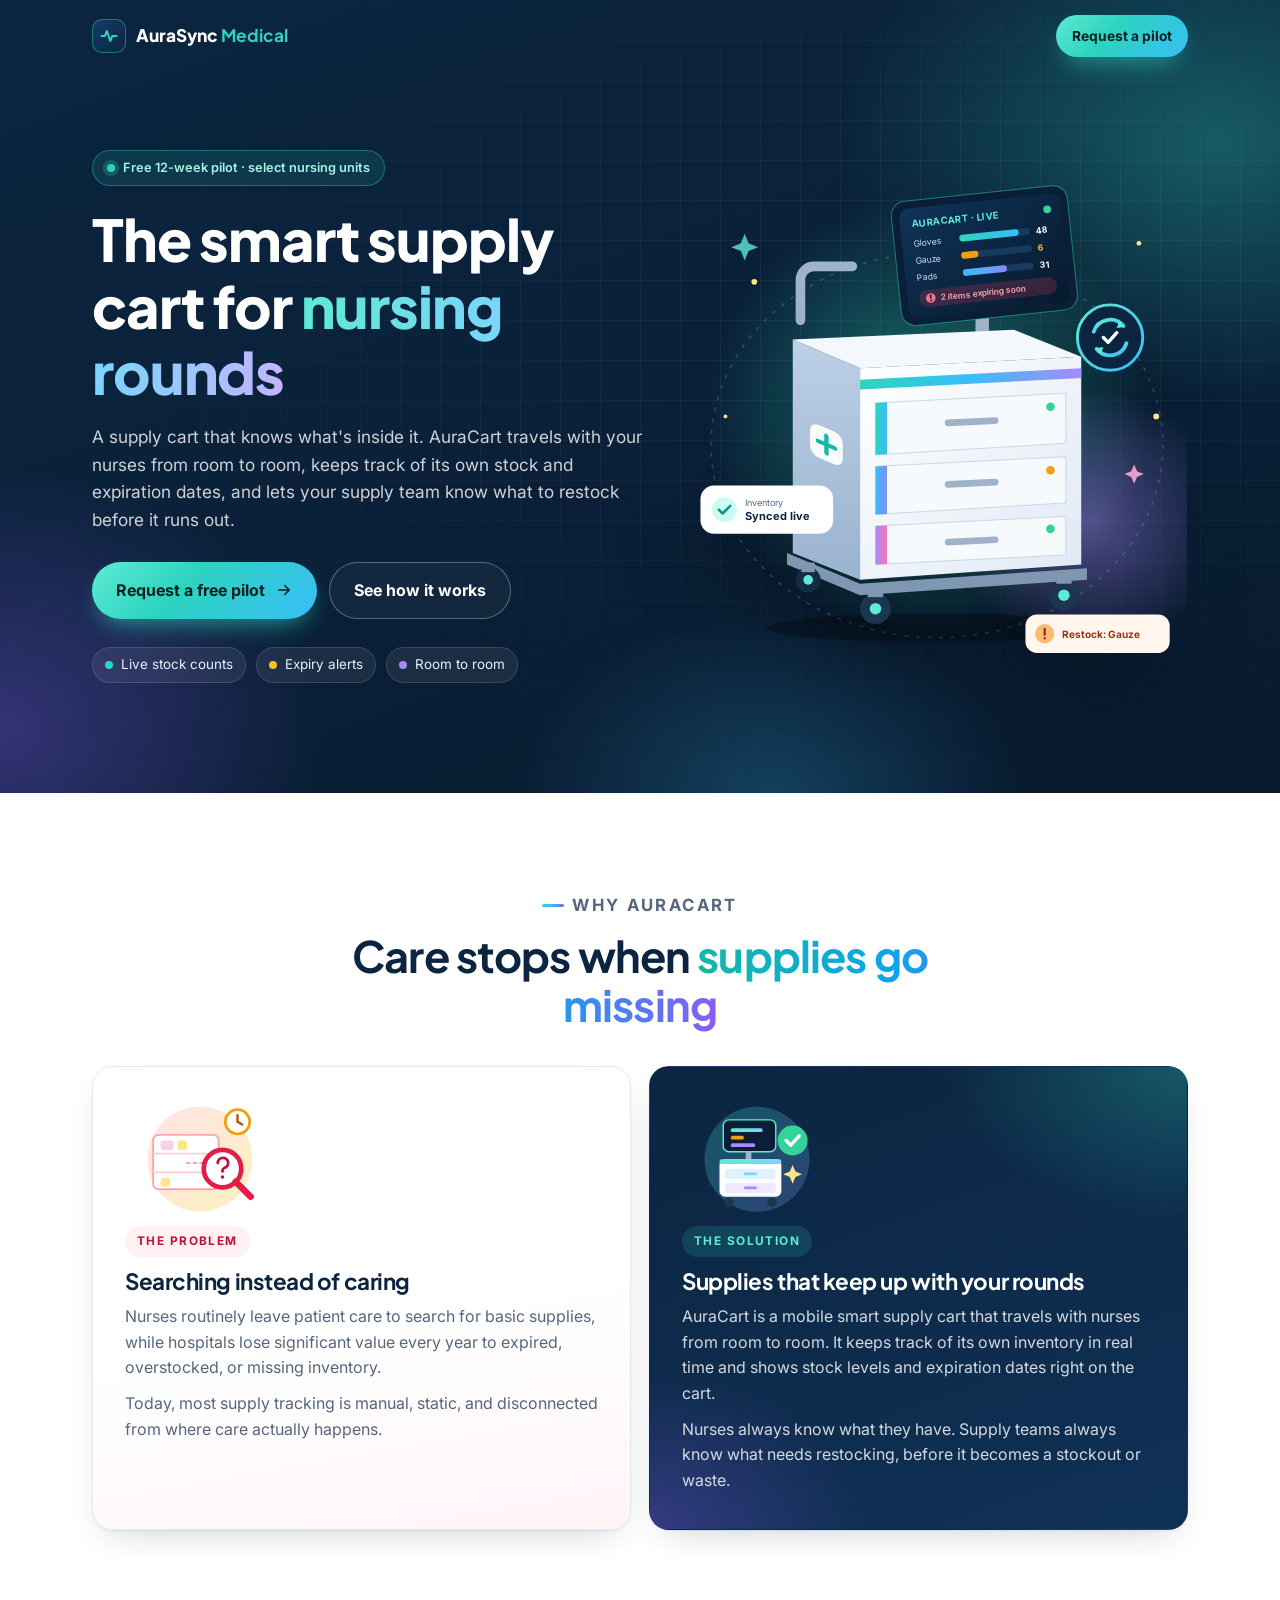
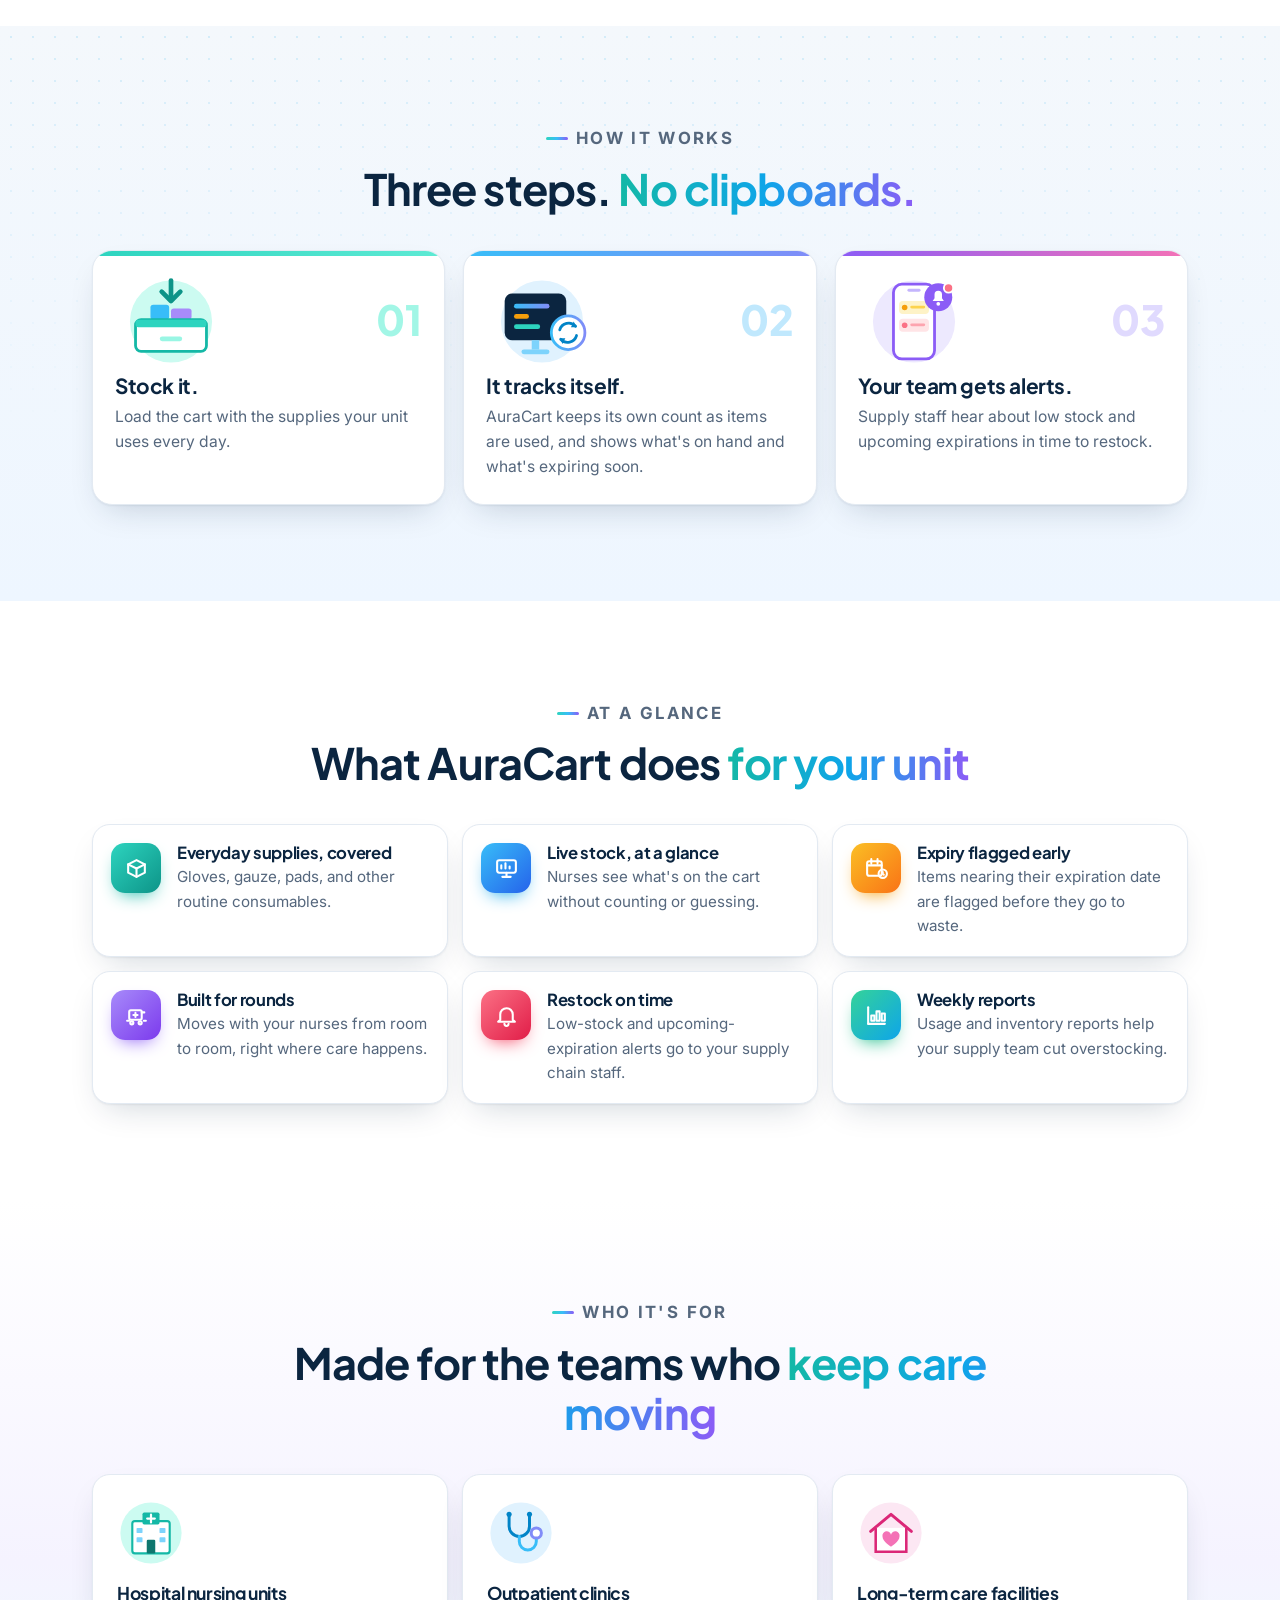
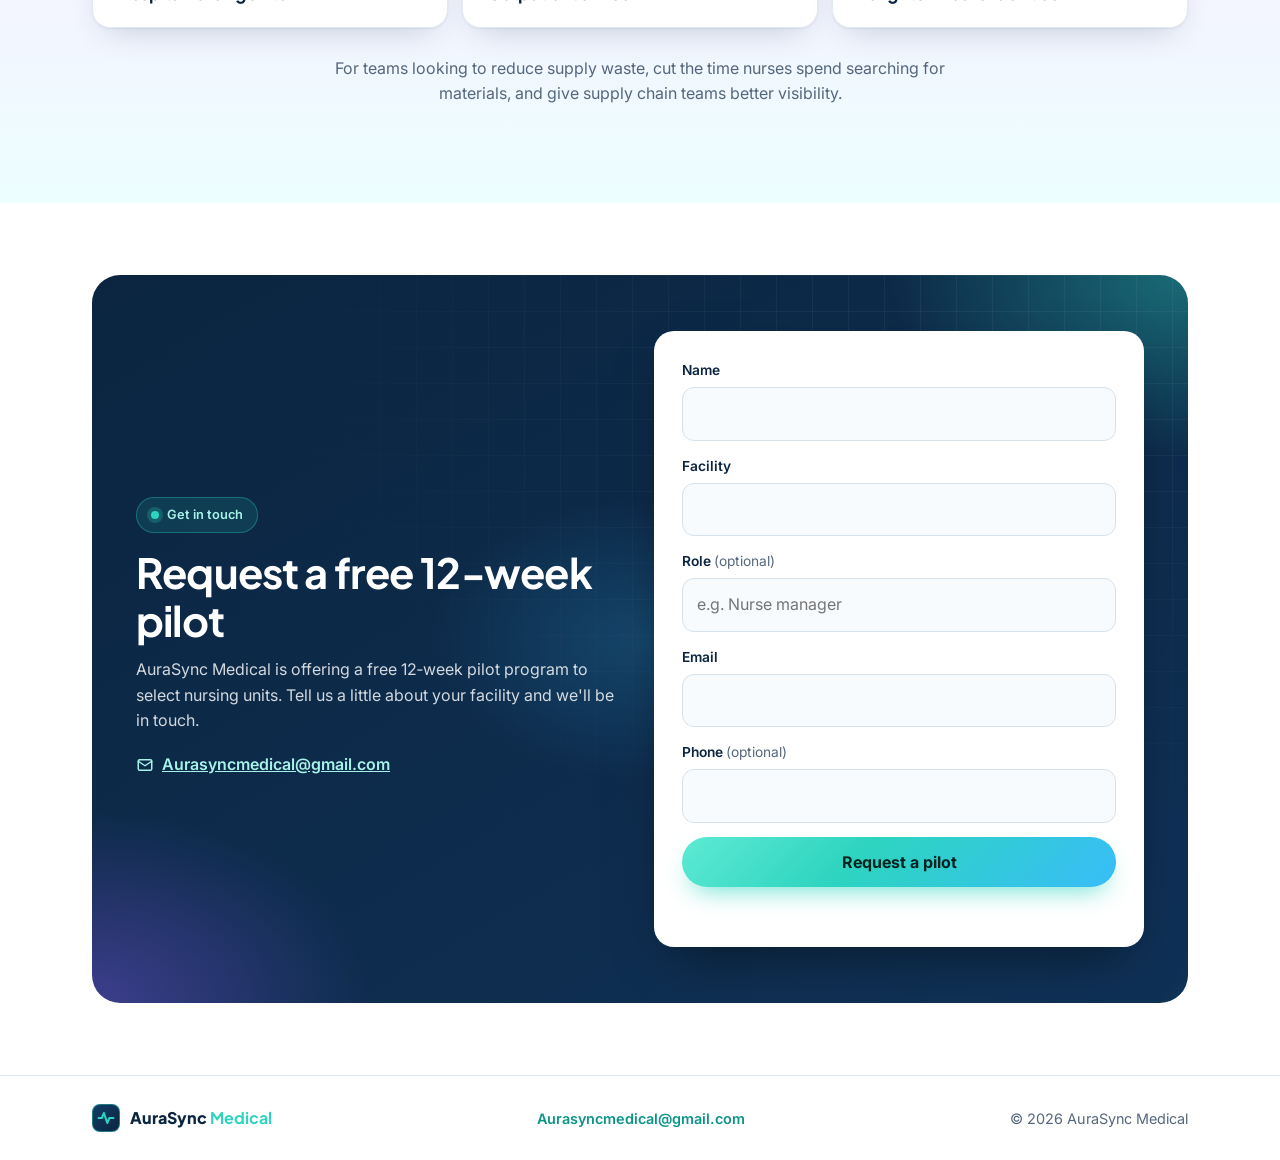
==== index.html @ b9bb0cde "AuraSync Medical site" ====
<!doctype html>
<html lang="en">
<head>
<meta charset="utf-8">
<meta name="viewport" content="width=device-width, initial-scale=1, viewport-fit=cover">
<title>AuraSync Medical — AuraCart, the smart supply cart for nursing rounds</title>
<meta name="description" content="AuraCart is a mobile smart supply cart that travels with nurses on rounds, keeps track of its own stock and expiry dates, and alerts supply teams before a stockout or waste. Free 12-week pilot for select nursing units.">
<meta property="og:type" content="website">
<meta property="og:site_name" content="AuraSync Medical">
<meta property="og:title" content="AuraSync Medical — AuraCart, the smart supply cart for nursing rounds">
<meta property="og:description" content="A smart supply cart that travels with nurses room to room and keeps track of its own stock. Free 12-week pilot for select nursing units.">
<meta property="og:url" content="https://aurasyncmedical.sites.tab.bot/">
<meta property="og:image" content="https://aurasyncmedical.sites.tab.bot/og.png">
<meta property="og:image:width" content="1200">
<meta property="og:image:height" content="630">
<meta property="og:image:alt" content="AuraCart, the smart supply cart for nursing rounds">
<meta name="twitter:card" content="summary_large_image">
<meta name="theme-color" content="#0b2540">
<link rel="icon" href="favicon.svg" type="image/svg+xml">
<link rel="apple-touch-icon" href="apple-touch-icon.png">
<link rel="preconnect" href="https://fonts.googleapis.com">
<link rel="preconnect" href="https://fonts.gstatic.com" crossorigin>
<link href="https://fonts.googleapis.com/css2?family=Inter:wght@400;500;600;700&family=Plus+Jakarta+Sans:wght@600;700;800&display=swap" rel="stylesheet">
<link rel="stylesheet" href="styles.css">
</head>
<body>
<a class="skip" href="#main">Skip to content</a>
<header class="nav">
 <div class="wrap">
  <a href="#top" class="logo" aria-label="AuraSync Medical home"><span class="logo-mark"><svg width="20" height="20" viewBox="0 0 24 24" fill="none" stroke="#2dd4bf" stroke-width="2.4" stroke-linecap="round" stroke-linejoin="round" aria-hidden="true"><path d="M3 12h4l2.5-6 4 12 2.5-6H21"/></svg></span><span>AuraSync <b>Medical</b></span></a>
  <a class="btn btn-p" href="#pilot">Request a pilot</a>
 </div>
</header>
<main id="main">
<section class="hero" id="top">
 <div class="wrap hero-grid">
  <div>
   <span class="pill"><i></i>Free 12-week pilot · select nursing units</span>
   <h1>The smart supply cart for <em>nursing rounds</em></h1>
   <p class="lead">A supply cart that knows what's inside it. AuraCart travels with your nurses from room to room, keeps track of its own stock and expiration dates, and lets your supply team know what to restock before it runs out.</p>
   <div class="ctas">
    <a class="btn btn-p" href="#pilot">Request a free pilot <svg viewBox="0 0 24 24" fill="none" stroke="currentColor" stroke-width="2" stroke-linecap="round" stroke-linejoin="round" aria-hidden="true" focusable="false"><path d="M5 12h14M13 6l6 6-6 6"/></svg></a>
    <a class="btn btn-g" href="#how">See how it works</a>
   </div>
   <ul class="points">
    <li><span style="background:#2dd4bf"></span>Live stock counts</li>
    <li><span style="background:#fbbf24"></span>Expiry alerts</li>
    <li><span style="background:#a78bfa"></span>Room to room</li>
   </ul>
  </div>
  <div class="hero-art"><svg class="cart" viewBox="0 0 520 500" xmlns="http://www.w3.org/2000/svg" role="img" aria-labelledby="cart-t">
<title id="cart-t">Illustration of the AuraCart supply cart, its screen showing stock counts and an expiring-soon alert</title>
<defs>
<linearGradient id="cb" x1="0" y1="0" x2="1" y2="1"><stop offset="0" stop-color="#ffffff"/><stop offset="1" stop-color="#dfe9f5"/></linearGradient>
<linearGradient id="cs" x1="0" y1="0" x2="0" y2="1"><stop offset="0" stop-color="#bcd0e6"/><stop offset="1" stop-color="#9ab3cf"/></linearGradient>
<linearGradient id="scr" x1="0" y1="0" x2="1" y2="1"><stop offset="0" stop-color="#0f3358"/><stop offset="1" stop-color="#071a2e"/></linearGradient>
<linearGradient id="d1" x1="0" y1="0" x2="1" y2="0"><stop offset="0" stop-color="#2dd4bf"/><stop offset="1" stop-color="#38bdf8"/></linearGradient>
<linearGradient id="d2" x1="0" y1="0" x2="1" y2="0"><stop offset="0" stop-color="#38bdf8"/><stop offset="1" stop-color="#818cf8"/></linearGradient>
<linearGradient id="d3" x1="0" y1="0" x2="1" y2="0"><stop offset="0" stop-color="#a78bfa"/><stop offset="1" stop-color="#f472b6"/></linearGradient>
<linearGradient id="strip" x1="0" y1="0" x2="1" y2="0"><stop offset="0" stop-color="#2dd4bf"/><stop offset=".5" stop-color="#38bdf8"/><stop offset="1" stop-color="#a78bfa"/></linearGradient>
<linearGradient id="sync" x1="0" y1="0" x2="1" y2="1"><stop offset="0" stop-color="#5eead4"/><stop offset="1" stop-color="#38bdf8"/></linearGradient>
<radialGradient id="g1" cx=".5" cy=".5" r=".5"><stop offset="0" stop-color="#2dd4bf" stop-opacity=".5"/><stop offset="1" stop-color="#2dd4bf" stop-opacity="0"/></radialGradient>
<radialGradient id="g2" cx=".5" cy=".5" r=".5"><stop offset="0" stop-color="#a78bfa" stop-opacity=".45"/><stop offset="1" stop-color="#a78bfa" stop-opacity="0"/></radialGradient>
</defs>
<circle cx="250" cy="250" r="230" fill="url(#g1)"/>
<circle cx="420" cy="360" r="140" fill="url(#g2)"/>
<g fill="none" stroke="#7dd3fc" stroke-opacity=".25" stroke-width="1.5" stroke-dasharray="4 8"><ellipse cx="260" cy="280" rx="235" ry="200"/></g>
<g fill="#fde68a"><circle cx="70" cy="110" r="3"/><circle cx="470" cy="70" r="2.5"/><circle cx="488" cy="250" r="3"/><circle cx="40" cy="250" r="2"/></g>
<path d="M60 60l4 10 10 4-10 4-4 10-4-10-10-4 10-4z" fill="#5eead4" opacity=".8"/>
<path d="M465 300l3 7 7 3-7 3-3 7-3-7-7-3 7-3z" fill="#f9a8d4" opacity=".9"/>
<ellipse cx="258" cy="470" rx="175" ry="15" fill="#000" opacity=".3"/>
<path d="M118 150 V108 a14 14 0 0 1 14-14 h40" fill="none" stroke="#9fb3c8" stroke-width="10" stroke-linecap="round"/>
<rect x="300" y="128" width="14" height="44" rx="4" fill="#9fb3c8"/>
<g transform="rotate(-6 308 90)">
<rect x="218" y="18" width="184" height="130" rx="15" fill="#0a1f36" stroke="#2dd4bf" stroke-opacity=".5"/>
<rect x="226" y="26" width="168" height="114" rx="10" fill="url(#scr)"/>
<text x="238" y="46" font-family="Inter,sans-serif" font-size="10" font-weight="700" fill="#5eead4" letter-spacing=".5">AURACART · LIVE</text>
<circle cx="380" cy="42" r="4" fill="#34d399"/>
<g font-family="Inter,sans-serif" font-size="9" fill="#cfe0f0">
<text x="238" y="66">Gloves</text><rect x="286" y="59" width="74" height="7" rx="3.5" fill="#173a5e"/><rect x="286" y="59" width="62" height="7" rx="3.5" fill="url(#d1)"/><text x="366" y="66" fill="#fff" font-weight="700">48</text>
<text x="238" y="84">Gauze</text><rect x="286" y="77" width="74" height="7" rx="3.5" fill="#173a5e"/><rect x="286" y="77" width="18" height="7" rx="3.5" fill="#f59e0b"/><text x="366" y="84" fill="#fbbf24" font-weight="700">6</text>
<text x="238" y="102">Pads</text><rect x="286" y="95" width="74" height="7" rx="3.5" fill="#173a5e"/><rect x="286" y="95" width="46" height="7" rx="3.5" fill="url(#d2)"/><text x="366" y="102" fill="#fff" font-weight="700">31</text>
</g>
<rect x="238" y="112" width="144" height="18" rx="9" fill="#f43f5e" opacity=".2"/>
<circle cx="250" cy="121" r="5" fill="#fb7185"/><path d="M250 118v3.2M250 123.4v.4" stroke="#0a1f36" stroke-width="1.6" stroke-linecap="round"/>
<text x="260" y="124.5" font-family="Inter,sans-serif" font-size="8.8" font-weight="600" fill="#fda4af">2 items expiring soon</text>
</g>
<path d="M110 170 L340 160 L410 188 L180 200 Z" fill="#f4f8fc"/>
<path d="M110 170 L180 200 L180 420 L110 392 Z" fill="url(#cs)"/>
<path d="M180 200 L410 188 L410 404 L180 420 Z" fill="url(#cb)"/>
<path d="M180 212 L410 200 L410 210 L180 222 Z" fill="url(#strip)"/>
<path d="M196 236 L394 226 L394 278 L196 290 Z" fill="#f7fafd" stroke="#c7d5e3"/>
<path d="M196 302 L394 292 L394 340 L196 352 Z" fill="#f7fafd" stroke="#c7d5e3"/>
<path d="M196 364 L394 354 L394 394 L196 404 Z" fill="#f7fafd" stroke="#c7d5e3"/>
<path d="M196 236 L208 235.4 L208 289.4 L196 290 Z" fill="url(#d1)"/>
<path d="M196 302 L208 301.4 L208 351.4 L196 352 Z" fill="url(#d2)"/>
<path d="M196 364 L208 363.4 L208 403.4 L196 404 Z" fill="url(#d3)"/>
<rect x="268" y="252" width="56" height="7" rx="3.5" fill="#9fb3c8" transform="rotate(-2.8 296 255)"/>
<rect x="268" y="316" width="56" height="7" rx="3.5" fill="#9fb3c8" transform="rotate(-2.8 296 319)"/>
<rect x="268" y="376" width="56" height="7" rx="3.5" fill="#9fb3c8" transform="rotate(-2.8 296 379)"/>
<circle cx="378" cy="240" r="4.5" fill="#34d399"/><circle cx="378" cy="306" r="4.5" fill="#f59e0b"/><circle cx="378" cy="367" r="4.5" fill="#34d399"/>
<g transform="matrix(1 .43 0 1 0 0)"><rect x="128" y="200" width="34" height="34" rx="9" fill="#fff" opacity=".92"/><path d="M145 208v18M136 217h18" stroke="#14b8a6" stroke-width="4.5" stroke-linecap="round"/></g>
<path d="M104 392 L180 424 L416 408 L416 420 L180 436 L104 404 Z" fill="#7f97b0"/>
<circle cx="196" cy="450" r="16" fill="#1c3550"/><circle cx="196" cy="450" r="6" fill="#5eead4"/>
<circle cx="392" cy="436" r="16" fill="#1c3550"/><circle cx="392" cy="436" r="6" fill="#5eead4"/>
<circle cx="126" cy="420" r="13" fill="#162c44"/><circle cx="126" cy="420" r="5" fill="#5eead4"/>
<rect x="188" y="428" width="16" height="10" fill="#7f97b0"/><rect x="384" y="414" width="16" height="10" fill="#7f97b0"/><rect x="119" y="402" width="14" height="10" fill="#7f97b0"/>
<g class="spin-wrap" transform="translate(440 168)">
<circle r="34" fill="#0b2540" stroke="url(#sync)" stroke-width="3"/>
<g class="spin" fill="none" stroke="url(#sync)" stroke-width="4" stroke-linecap="round"><path d="M-17 -6a18 18 0 0 1 31-6"/><path d="M17 6a18 18 0 0 1 -31 6"/></g>
<path d="M10 -18l5 7-8 1z M-10 18l-5-7 8-1z" fill="#5eead4"/>
<path d="M-7 0l5 5 9-10" fill="none" stroke="#fff" stroke-width="3.5" stroke-linecap="round" stroke-linejoin="round"/>
</g>
<g class="float" transform="translate(14 322)">
<rect width="138" height="50" rx="14" fill="#fff"/>
<circle cx="25" cy="25" r="13" fill="#ccfbf1"/>
<path d="M19 25l4 4 8-8" fill="none" stroke="#0d9488" stroke-width="2.6" stroke-linecap="round" stroke-linejoin="round"/>
<text x="46" y="21" font-family="Inter,sans-serif" font-size="9.5" fill="#5a6b80">Inventory</text>
<text x="46" y="36" font-family="Inter,sans-serif" font-size="11.5" font-weight="700" fill="#0b2540">Synced live</text>
</g>
<g class="float f2" transform="translate(352 456)">
<rect width="150" height="40" rx="12" fill="#fff7ed"/>
<circle cx="20" cy="20" r="10" fill="#fdba74"/>
<path d="M20 15v6M20 24.5v.5" stroke="#7c2d12" stroke-width="2.2" stroke-linecap="round"/>
<text x="38" y="25" font-family="Inter,sans-serif" font-size="10.5" font-weight="700" fill="#9a3412">Restock: Gauze</text>
</g>
</svg></div>
 </div>
</section>

<section id="problem" aria-labelledby="problem-h">
 <div class="wrap">
  <div class="head c"><p class="eyebrow">Why AuraCart</p><h2 id="problem-h">Care stops when <span class="grad">supplies go missing</span></h2></div>
  <div class="ps">
   <article class="card prob">
    <div class="ill"><svg viewBox="0 0 160 120" aria-hidden="true" focusable="false">
<defs><linearGradient id="pb" x1="0" y1="0" x2="1" y2="1"><stop offset="0" stop-color="#fecdd3"/><stop offset="1" stop-color="#fde68a"/></linearGradient></defs>
<circle cx="80" cy="60" r="56" fill="url(#pb)" opacity=".55"/>
<rect x="30" y="34" width="70" height="58" rx="6" fill="#fff" stroke="#fda4af" stroke-width="2"/>
<path d="M30 54h70M30 74h70" stroke="#fecdd3" stroke-width="2"/>
<rect x="38" y="40" width="14" height="10" rx="2" fill="#fbcfe8"/><rect x="56" y="40" width="10" height="10" rx="2" fill="#fde68a"/>
<rect x="38" y="80" width="10" height="9" rx="2" fill="#fde68a"/>
<path d="M66 64h22" stroke="#fda4af" stroke-width="2" stroke-dasharray="3 4" stroke-linecap="round"/>
<circle cx="104" cy="70" r="20" fill="#fff" stroke="#e11d48" stroke-width="5"/>
<path d="M118 84l16 16" stroke="#e11d48" stroke-width="7" stroke-linecap="round"/>
<path d="M99 64a5.5 5.5 0 1 1 7 5.3c-1.4.5-2 1.3-2 2.7v1" fill="none" stroke="#be123c" stroke-width="3" stroke-linecap="round"/><circle cx="104" cy="79" r="1.9" fill="#be123c"/>
<g transform="translate(120 20)"><circle r="13" fill="#fff" stroke="#f59e0b" stroke-width="3"/><path d="M0-7v7l5 3" stroke="#b45309" stroke-width="2.6" fill="none" stroke-linecap="round"/></g>
</svg></div>
    <span class="label rose">The problem</span>
    <h3>Searching instead of caring</h3>
    <p>Nurses routinely leave patient care to search for basic supplies, while hospitals lose significant value every year to expired, overstocked, or missing inventory.</p>
    <p>Today, most supply tracking is manual, static, and disconnected from where care actually happens.</p>
   </article>
   <article class="card sol" id="solution">
    <div class="ill"><svg viewBox="0 0 160 120" aria-hidden="true" focusable="false">
<defs><linearGradient id="sb" x1="0" y1="0" x2="1" y2="1"><stop offset="0" stop-color="#2dd4bf"/><stop offset="1" stop-color="#818cf8"/></linearGradient>
<linearGradient id="sc" x1="0" y1="0" x2="1" y2="0"><stop offset="0" stop-color="#5eead4"/><stop offset="1" stop-color="#7dd3fc"/></linearGradient></defs>
<circle cx="80" cy="60" r="56" fill="url(#sb)" opacity=".28"/>
<rect x="44" y="18" width="56" height="34" rx="6" fill="#0a1f36" stroke="#5eead4" stroke-width="1.5"/>
<rect x="52" y="27" width="34" height="4" rx="2" fill="url(#sc)"/><rect x="52" y="35" width="14" height="4" rx="2" fill="#f59e0b"/><rect x="52" y="43" width="26" height="4" rx="2" fill="#a78bfa"/>
<rect x="68" y="52" width="6" height="8" fill="#9fb3c8"/>
<rect x="40" y="60" width="66" height="40" rx="6" fill="#fff"/>
<rect x="40" y="60" width="66" height="5" rx="2" fill="url(#sc)"/>
<rect x="46" y="70" width="54" height="11" rx="3" fill="#e0f2fe"/><rect x="46" y="85" width="54" height="11" rx="3" fill="#ede9fe"/>
<rect x="66" y="74" width="14" height="3" rx="1.5" fill="#7dd3fc"/><rect x="66" y="89" width="14" height="3" rx="1.5" fill="#a78bfa"/>
<circle cx="50" cy="106" r="5" fill="#1c3550"/><circle cx="96" cy="106" r="5" fill="#1c3550"/>
<g transform="translate(118 40)"><circle r="16" fill="#34d399"/><path d="M-7 0l5 5 9-10" fill="none" stroke="#fff" stroke-width="3.6" stroke-linecap="round" stroke-linejoin="round"/></g>
<path d="M118 66l3 7 7 3-7 3-3 7-3-7-7-3 7-3z" fill="#fde68a"/>
</svg></div>
    <span class="label teal">The solution</span>
    <h3>Supplies that keep up with your rounds</h3>
    <p>AuraCart is a mobile smart supply cart that travels with nurses from room to room. It keeps track of its own inventory in real time and shows stock levels and expiration dates right on the cart.</p>
    <p>Nurses always know what they have. Supply teams always know what needs restocking, before it becomes a stockout or waste.</p>
   </article>
  </div>
 </div>
</section>

<section class="how" id="how" aria-labelledby="how-h">
 <div class="wrap">
  <div class="head c"><p class="eyebrow">How it works</p><h2 id="how-h">Three steps. <span class="grad">No clipboards.</span></h2></div>
  <ol class="steps">
   <li class="step s1"><div class="step-top"><div class="ill"><svg viewBox="0 0 120 100" aria-hidden="true" focusable="false">
<circle cx="60" cy="52" r="44" fill="#ccfbf1"/>
<path d="M60 8v20" stroke="#0d9488" stroke-width="5" stroke-linecap="round"/><path d="M50 20l10 10 10-10" fill="none" stroke="#0d9488" stroke-width="5" stroke-linecap="round" stroke-linejoin="round"/>
<rect x="38" y="34" width="20" height="16" rx="3" fill="#38bdf8"/><rect x="60" y="38" width="22" height="12" rx="3" fill="#a78bfa"/><rect x="47" y="24" width="0" height="0"/>
<rect x="22" y="50" width="76" height="34" rx="6" fill="#fff" stroke="#14b8a6" stroke-width="3"/>
<rect x="22" y="50" width="76" height="8" rx="3" fill="#2dd4bf"/>
<rect x="48" y="68" width="24" height="5" rx="2.5" fill="#99f6e4"/>
</svg></div><span class="num" aria-hidden="true">01</span></div><h3>Stock it.</h3><p>Load the cart with the supplies your unit uses every day.</p></li>
   <li class="step s2"><div class="step-top"><div class="ill"><svg viewBox="0 0 120 100" aria-hidden="true" focusable="false">
<defs><linearGradient id="s2g" x1="0" y1="0" x2="1" y2="0"><stop offset="0" stop-color="#38bdf8"/><stop offset="1" stop-color="#818cf8"/></linearGradient></defs>
<circle cx="60" cy="52" r="44" fill="#e0f2fe"/>
<rect x="20" y="22" width="66" height="50" rx="8" fill="#0b2540"/>
<rect x="30" y="33" width="38" height="5" rx="2.5" fill="url(#s2g)"/><rect x="30" y="44" width="16" height="5" rx="2.5" fill="#f59e0b"/><rect x="30" y="55" width="28" height="5" rx="2.5" fill="#2dd4bf"/>
<rect x="49" y="72" width="8" height="10" fill="#7dd3fc"/><rect x="38" y="82" width="30" height="5" rx="2.5" fill="#7dd3fc"/>
<g transform="translate(88 64)"><circle r="18" fill="#fff" stroke="url(#s2g)" stroke-width="3"/>
<g fill="none" stroke="#0284c7" stroke-width="3" stroke-linecap="round"><path d="M-9-3a10 10 0 0 1 17-4"/><path d="M9 3a10 10 0 0 1-17 4"/></g>
<path d="M6-12l3 6-6 0z M-6 12l-3-6 6 0z" fill="#0284c7"/></g>
</svg></div><span class="num" aria-hidden="true">02</span></div><h3>It tracks itself.</h3><p>AuraCart keeps its own count as items are used, and shows what's on hand and what's expiring soon.</p></li>
   <li class="step s3"><div class="step-top"><div class="ill"><svg viewBox="0 0 120 100" aria-hidden="true" focusable="false">
<circle cx="60" cy="52" r="44" fill="#ede9fe"/>
<rect x="38" y="12" width="44" height="80" rx="9" fill="#fff" stroke="#8b5cf6" stroke-width="3"/>
<rect x="53" y="17" width="14" height="3" rx="1.5" fill="#c4b5fd"/>
<rect x="44" y="30" width="32" height="14" rx="4" fill="#fef3c7"/><circle cx="50" cy="37" r="3" fill="#f59e0b"/><rect x="56" y="35" width="16" height="3" rx="1.5" fill="#fcd34d"/>
<rect x="44" y="49" width="32" height="14" rx="4" fill="#ffe4e6"/><circle cx="50" cy="56" r="3" fill="#fb7185"/><rect x="56" y="54" width="16" height="3" rx="1.5" fill="#fda4af"/>
<g transform="translate(86 26)"><circle r="15" fill="#8b5cf6"/><path d="M-6 4h12l-2-3v-4a4 4 0 0 0-8 0v4z" fill="#fff"/><circle cy="7" r="2" fill="#fff"/></g>
<circle cx="97" cy="16" r="5" fill="#fb7185" stroke="#fff" stroke-width="2"/>
</svg></div><span class="num" aria-hidden="true">03</span></div><h3>Your team gets alerts.</h3><p>Supply staff hear about low stock and upcoming expirations in time to restock.</p></li>
  </ol>
 </div>
</section>

<section id="glance" aria-labelledby="glance-h">
 <div class="wrap">
  <div class="head c"><p class="eyebrow">At a glance</p><h2 id="glance-h">What AuraCart does <span class="grad">for your unit</span></h2></div>
  <ul class="bens"><li class="ben"><span class="ic c1"><svg viewBox="0 0 24 24" fill="none" stroke="currentColor" stroke-width="2" stroke-linecap="round" stroke-linejoin="round" aria-hidden="true" focusable="false"><path d="M4 8l8-4 8 4-8 4z"/><path d="M4 8v8l8 4 8-4V8"/><path d="M12 12v8"/></svg></span><div><h3>Everyday supplies, covered</h3><p>Gloves, gauze, pads, and other routine consumables.</p></div></li><li class="ben"><span class="ic c2"><svg viewBox="0 0 24 24" fill="none" stroke="currentColor" stroke-width="2" stroke-linecap="round" stroke-linejoin="round" aria-hidden="true" focusable="false"><rect x="3" y="4" width="18" height="12" rx="2"/><path d="M7 12V9M11 12V7M15 12v-2"/><path d="M8 20h8M12 16v4"/></svg></span><div><h3>Live stock, at a glance</h3><p>Nurses see what's on the cart without counting or guessing.</p></div></li><li class="ben"><span class="ic c3"><svg viewBox="0 0 24 24" fill="none" stroke="currentColor" stroke-width="2" stroke-linecap="round" stroke-linejoin="round" aria-hidden="true" focusable="false"><rect x="3" y="5" width="14" height="14" rx="2"/><path d="M3 9h14M7 3v4M13 3v4"/><circle cx="18" cy="17" r="4"/><path d="M18 15.5V17l1 1"/></svg></span><div><h3>Expiry flagged early</h3><p>Items nearing their expiration date are flagged before they go to waste.</p></div></li><li class="ben"><span class="ic c4"><svg viewBox="0 0 24 24" fill="none" stroke="currentColor" stroke-width="2" stroke-linecap="round" stroke-linejoin="round" aria-hidden="true" focusable="false"><path d="M3 17h2m14 0h2"/><rect x="5" y="7" width="12" height="9" rx="1.5"/><circle cx="7.5" cy="19" r="1.5"/><circle cx="15.5" cy="19" r="1.5"/><path d="M17 9h2.5"/><path d="M9 11.5h4M11 9.5v4"/></svg></span><div><h3>Built for rounds</h3><p>Moves with your nurses from room to room, right where care happens.</p></div></li><li class="ben"><span class="ic c5"><svg viewBox="0 0 24 24" fill="none" stroke="currentColor" stroke-width="2" stroke-linecap="round" stroke-linejoin="round" aria-hidden="true" focusable="false"><path d="M6 16V11a6 6 0 0 1 12 0v5l2 2H4z"/><path d="M10 20a2 2 0 0 0 4 0"/></svg></span><div><h3>Restock on time</h3><p>Low-stock and upcoming-expiration alerts go to your supply chain staff.</p></div></li><li class="ben"><span class="ic c6"><svg viewBox="0 0 24 24" fill="none" stroke="currentColor" stroke-width="2" stroke-linecap="round" stroke-linejoin="round" aria-hidden="true" focusable="false"><path d="M4 20V4"/><path d="M4 20h16"/><rect x="7" y="12" width="3" height="5"/><rect x="12" y="8" width="3" height="9"/><rect x="17" y="10" width="3" height="7"/></svg></span><div><h3>Weekly reports</h3><p>Usage and inventory reports help your supply team cut overstocking.</p></div></li></ul>
 </div>
</section>

<section class="who" id="who" aria-labelledby="who-h">
 <div class="wrap">
  <div class="head c"><p class="eyebrow">Who it's for</p><h2 id="who-h">Made for the teams who <span class="grad">keep care moving</span></h2></div>
  <ul class="whos">
   <li class="who-card"><svg viewBox="0 0 80 80" aria-hidden="true" focusable="false"><circle cx="40" cy="40" r="36" fill="#ccfbf1"/><rect x="18" y="26" width="44" height="38" rx="3" fill="#fff" stroke="#14b8a6" stroke-width="2.5"/><rect x="30" y="16" width="20" height="14" rx="2" fill="#14b8a6"/><path d="M40 18.5v9M35.5 23h9" stroke="#fff" stroke-width="2.6" stroke-linecap="round"/><g fill="#7dd3fc"><rect x="23" y="34" width="7" height="6" rx="1"/><rect x="50" y="34" width="7" height="6" rx="1"/><rect x="23" y="45" width="7" height="6" rx="1"/><rect x="50" y="45" width="7" height="6" rx="1"/></g><rect x="35" y="48" width="10" height="16" rx="1.5" fill="#0f766e"/></svg><h3>Hospital nursing units</h3></li>
   <li class="who-card"><svg viewBox="0 0 80 80" aria-hidden="true" focusable="false"><circle cx="40" cy="40" r="36" fill="#e0f2fe"/><path d="M26 18v14a12 12 0 0 0 24 0V18" fill="none" stroke="#0284c7" stroke-width="3.5" stroke-linecap="round"/><circle cx="26" cy="18" r="3" fill="#0284c7"/><circle cx="50" cy="18" r="3" fill="#0284c7"/><path d="M38 44v6a10 10 0 0 0 20 0v-6" fill="none" stroke="#38bdf8" stroke-width="3.5" stroke-linecap="round"/><circle cx="58" cy="40" r="6" fill="#fff" stroke="#818cf8" stroke-width="3.5"/></svg><h3>Outpatient clinics</h3></li>
   <li class="who-card"><svg viewBox="0 0 80 80" aria-hidden="true" focusable="false"><circle cx="40" cy="40" r="36" fill="#fce7f3"/><path d="M16 38l24-20 24 20" fill="none" stroke="#db2777" stroke-width="3.5" stroke-linecap="round" stroke-linejoin="round"/><path d="M22 34v28h36V34" fill="#fff" stroke="#db2777" stroke-width="3"/><path d="M40 56s-10-6-10-12a5 5 0 0 1 10-2 5 5 0 0 1 10 2c0 6-10 12-10 12z" fill="#f472b6"/></svg><h3>Long-term care facilities</h3></li>
  </ul>
  <p class="who-note">For teams looking to reduce supply waste, cut the time nurses spend searching for materials, and give supply chain teams better visibility.</p>
 </div>
</section>

<section class="pilot" id="pilot" aria-labelledby="pilot-h">
 <div class="wrap">
  <div class="pilot-box">
   <div class="pilot-grid">
    <div class="pilot-copy">
     <span class="pill"><i></i>Get in touch</span>
     <h2 id="pilot-h">Request a free 12&#8209;week pilot</h2>
     <p>AuraSync Medical is offering a free 12&#8209;week pilot program to select nursing units. Tell us a little about your facility and we'll be in touch.</p>
     <a class="mail" href="mailto:Aurasyncmedical@gmail.com?subject=AuraCart%20pilot"><svg viewBox="0 0 24 24" fill="none" stroke="currentColor" stroke-width="2" stroke-linecap="round" stroke-linejoin="round" aria-hidden="true" focusable="false"><rect x="3" y="5" width="18" height="14" rx="2"/><path d="M3 7l9 6 9-6"/></svg>Aurasyncmedical@gmail.com</a>
    </div>
    <form class="form" id="pilot-form" action="https://formsubmit.co/aurasyncmedical@gmail.com" method="post" novalidate>
     <div class="field"><label for="f-name">Name</label><input id="f-name" name="name" autocomplete="name" required maxlength="120"></div>
     <div class="field"><label for="f-facility">Facility</label><input id="f-facility" name="facility" autocomplete="organization" required maxlength="160"></div>
     <div class="field"><label for="f-role">Role <span class="opt">(optional)</span></label><input id="f-role" name="role" autocomplete="organization-title" placeholder="e.g. Nurse manager" maxlength="120"></div>
     <div class="field"><label for="f-email">Email</label><input id="f-email" name="email" type="email" autocomplete="email" inputmode="email" required maxlength="200"></div>
     <div class="field"><label for="f-phone">Phone <span class="opt">(optional)</span></label><input id="f-phone" name="phone" type="tel" autocomplete="tel" inputmode="tel" maxlength="40"></div>
     <div class="hp" aria-hidden="true"><label for="f-web">Website</label><input id="f-web" name="website" tabindex="-1" autocomplete="off"></div>
     <button class="btn btn-p btn-full" type="submit">Request a pilot</button>
     <p class="form-msg" id="form-msg" role="status" aria-live="polite"></p>
    </form>
   </div>
  </div>
 </div>
</section>
</main>
<footer>
 <div class="wrap">
  <a href="#top" class="logo"><span class="logo-mark" style="width:28px;height:28px;border-radius:8px"><svg width="20" height="20" viewBox="0 0 24 24" fill="none" stroke="#2dd4bf" stroke-width="2.4" stroke-linecap="round" stroke-linejoin="round" aria-hidden="true"><path d="M3 12h4l2.5-6 4 12 2.5-6H21"/></svg></span><span>AuraSync <b>Medical</b></span></a>
  <a class="m" href="mailto:Aurasyncmedical@gmail.com">Aurasyncmedical@gmail.com</a>
  <span>© 2026 AuraSync Medical</span>
 </div>
</footer>
<script src="script.js" defer></script>
</body>
</html>
---- styles.css ----
:root{--navy:#0b2540;--navy2:#0f3156;--ink:#0f1f33;--muted:#55677d;--line:#e3eaf2;--teal:#14b8a6;--teal2:#2dd4bf;--sky:#38bdf8;--violet:#8b5cf6;--pink:#f472b6;--amber:#f59e0b;--r:20px;--sh:0 1px 2px rgba(11,37,64,.06),0 14px 34px -14px rgba(11,37,64,.22)}
*{box-sizing:border-box;margin:0;padding:0}
html{scroll-behavior:smooth;-webkit-text-size-adjust:100%}
body{font-family:Inter,system-ui,-apple-system,"Segoe UI",Roboto,sans-serif;color:var(--ink);background:#fff;line-height:1.6;-webkit-font-smoothing:antialiased;overflow-x:hidden}
h1,h2,h3{font-family:"Plus Jakarta Sans",Inter,sans-serif;line-height:1.15;letter-spacing:-.02em}
a{color:inherit}
img,svg{display:block;max-width:100%}
.wrap{width:100%;max-width:1160px;margin:0 auto;padding:0 20px}
.skip{position:absolute;left:-999px;top:8px;background:#fff;color:var(--navy);padding:8px 14px;border-radius:8px;z-index:99}
.skip:focus{left:8px}
:focus-visible{outline:3px solid #7dd3fc;outline-offset:3px;border-radius:6px}
section{padding:72px 0;position:relative}
.eyebrow{display:inline-flex;align-items:center;gap:8px;font-size:.76rem;font-weight:700;letter-spacing:.14em;text-transform:uppercase;color:#0d9488}
.eyebrow::before{content:"";width:22px;height:3px;border-radius:3px;background:linear-gradient(90deg,var(--teal2),var(--sky),var(--violet))}
.head{max-width:720px;margin-bottom:36px}
.head.c{margin-left:auto;margin-right:auto;text-align:center}
.head h2{font-size:clamp(1.85rem,6.4vw,2.7rem);margin:12px 0 12px;color:var(--navy)}
.head p{color:var(--muted);font-size:1.05rem}
.grad{background:linear-gradient(90deg,#14b8a6,#0ea5e9 50%,#8b5cf6);-webkit-background-clip:text;background-clip:text;color:transparent}
.btn{display:inline-flex;align-items:center;justify-content:center;gap:10px;font-weight:700;font-size:1rem;padding:15px 24px;border-radius:999px;text-decoration:none;border:0;cursor:pointer;font-family:inherit;transition:transform .15s,box-shadow .15s}
.btn-p{background:linear-gradient(135deg,#5eead4,#2dd4bf 40%,#38bdf8);color:#04231f;box-shadow:0 12px 26px -10px rgba(45,212,191,.75)}
.btn-p:hover{transform:translateY(-2px)}
.btn-g{color:#fff;border:1px solid rgba(255,255,255,.3);background:rgba(255,255,255,.04)}
.btn svg{width:18px;height:18px}
/* nav */
.nav{position:absolute;top:0;left:0;right:0;z-index:10}
.nav .wrap{display:flex;align-items:center;justify-content:space-between;height:72px}
.logo{display:flex;align-items:center;gap:10px;color:#fff;font-family:"Plus Jakarta Sans",sans-serif;font-weight:800;font-size:1.08rem;text-decoration:none}
.logo-mark{width:34px;height:34px;border-radius:10px;background:linear-gradient(135deg,#123d68,#0b2540);border:1px solid rgba(45,212,191,.45);display:grid;place-items:center;flex:none}
.logo b{color:var(--teal2)}
.nav .btn{font-size:.86rem;padding:10px 16px}
/* hero */
.hero{overflow:hidden;color:#fff;padding:112px 0 72px;background:radial-gradient(620px 420px at 95% 18%,rgba(45,212,191,.32),transparent 62%),radial-gradient(520px 420px at 0% 92%,rgba(139,92,246,.32),transparent 62%),radial-gradient(420px 300px at 60% 100%,rgba(56,189,248,.22),transparent 60%),linear-gradient(160deg,#0b2540 0%,#0a2038 55%,#081a2e 100%)}
.hero::after{content:"";position:absolute;inset:0;background-image:linear-gradient(rgba(255,255,255,.05) 1px,transparent 1px),linear-gradient(90deg,rgba(255,255,255,.05) 1px,transparent 1px);background-size:40px 40px;-webkit-mask-image:radial-gradient(ellipse at 70% 40%,#000 15%,transparent 70%);mask-image:radial-gradient(ellipse at 70% 40%,#000 15%,transparent 70%);pointer-events:none}
.hero-grid{position:relative;z-index:1;display:grid;gap:40px;align-items:center}
.pill{display:inline-flex;align-items:center;gap:8px;padding:7px 14px;border-radius:999px;background:rgba(45,212,191,.12);border:1px solid rgba(45,212,191,.35);color:#a7f3e7;font-size:.8rem;font-weight:600}
.pill i{width:8px;height:8px;border-radius:50%;background:var(--teal2);box-shadow:0 0 0 4px rgba(45,212,191,.22)}
.hero h1{font-size:clamp(2.25rem,9.6vw,3.6rem);margin:20px 0 18px;font-weight:800}
.hero h1 em{font-style:normal;background:linear-gradient(90deg,#5eead4,#7dd3fc 55%,#c4b5fd);-webkit-background-clip:text;background-clip:text;color:transparent}
.lead{font-size:1.08rem;color:rgba(255,255,255,.8);max-width:560px}
.ctas{display:flex;flex-wrap:wrap;gap:12px;margin-top:28px}
.points{display:flex;flex-wrap:wrap;gap:10px;margin-top:28px;list-style:none}
.points li{display:inline-flex;align-items:center;gap:8px;font-size:.84rem;color:#e2f3ff;padding:6px 12px;border-radius:999px;background:rgba(255,255,255,.07);border:1px solid rgba(255,255,255,.12)}
.points li span{width:8px;height:8px;border-radius:50%}
.hero-art{max-width:500px;width:100%;margin:0 auto}
.cart{width:100%;height:auto;filter:drop-shadow(0 30px 40px rgba(0,0,0,.35))}
/* problem / solution */
.ps{display:grid;gap:18px}
.card{border-radius:var(--r);padding:28px 24px;border:1px solid var(--line);background:#fff;box-shadow:var(--sh);overflow:hidden;position:relative}
.card .ill{width:150px;height:auto;margin-bottom:10px}
.card h3{font-size:1.4rem;margin:12px 0 10px;color:var(--navy)}
.card p{color:var(--muted)}
.card p+p{margin-top:10px}
.label{display:inline-flex;align-items:center;gap:6px;font-size:.74rem;font-weight:700;letter-spacing:.12em;text-transform:uppercase;padding:6px 12px;border-radius:999px}
.label.rose{background:#fff1f2;color:#be123c}
.label.teal{background:rgba(45,212,191,.16);color:#5eead4}
.card.prob{background:linear-gradient(170deg,#fff 55%,#fff5f6)}
.card.sol{background:radial-gradient(400px 260px at 100% 0%,rgba(45,212,191,.28),transparent 60%),radial-gradient(360px 260px at 0% 100%,rgba(139,92,246,.3),transparent 60%),linear-gradient(160deg,var(--navy),var(--navy2));border-color:transparent;color:#fff}
.card.sol h3{color:#fff}.card.sol p{color:rgba(255,255,255,.82)}
/* steps */
.how{background:linear-gradient(180deg,#f4f8fc,#eef6ff)}
.how::before{content:"";position:absolute;inset:0;background-image:radial-gradient(rgba(14,165,233,.14) 1.2px,transparent 1.2px);background-size:22px 22px;-webkit-mask-image:linear-gradient(180deg,#000,transparent 70%);mask-image:linear-gradient(180deg,#000,transparent 70%);pointer-events:none}
.steps{list-style:none;display:grid;gap:18px;position:relative}
.step{background:#fff;border-radius:var(--r);padding:22px 22px 24px;box-shadow:var(--sh);border:1px solid var(--line);position:relative;overflow:hidden}
.step::before{content:"";position:absolute;left:0;top:0;right:0;height:5px}
.step.s1::before{background:linear-gradient(90deg,#2dd4bf,#5eead4)}
.step.s2::before{background:linear-gradient(90deg,#38bdf8,#818cf8)}
.step.s3::before{background:linear-gradient(90deg,#8b5cf6,#f472b6)}
.step-top{display:flex;align-items:center;justify-content:space-between}
.step .ill{width:112px;height:auto}
.num{font-family:"Plus Jakarta Sans",sans-serif;font-weight:800;font-size:2.6rem;line-height:1;opacity:.9}
.s1 .num{color:#99f6e4}.s2 .num{color:#bae6fd}.s3 .num{color:#ddd6fe}
.step h3{font-size:1.3rem;color:var(--navy);margin:8px 0 6px}
.step p{color:var(--muted);font-size:.98rem}
/* benefits */
.bens{list-style:none;display:grid;gap:14px}
.ben{display:flex;gap:16px;align-items:flex-start;background:#fff;border:1px solid var(--line);border-radius:18px;padding:18px;box-shadow:var(--sh)}
.ic{flex:none;width:50px;height:50px;border-radius:14px;display:grid;place-items:center;color:#fff}
.ic svg{width:25px;height:25px}
.ic.c1{background:linear-gradient(135deg,#2dd4bf,#0d9488);box-shadow:0 8px 18px -8px #14b8a6}
.ic.c2{background:linear-gradient(135deg,#38bdf8,#2563eb);box-shadow:0 8px 18px -8px #0ea5e9}
.ic.c3{background:linear-gradient(135deg,#fbbf24,#f97316);box-shadow:0 8px 18px -8px #f59e0b}
.ic.c4{background:linear-gradient(135deg,#a78bfa,#7c3aed);box-shadow:0 8px 18px -8px #8b5cf6}
.ic.c5{background:linear-gradient(135deg,#fb7185,#e11d48);box-shadow:0 8px 18px -8px #f43f5e}
.ic.c6{background:linear-gradient(135deg,#34d399,#0ea5e9);box-shadow:0 8px 18px -8px #10b981}
.ben h3{font-size:1.04rem;color:var(--navy);margin-bottom:3px}
.ben p{color:var(--muted);font-size:.95rem}
/* who */
.who{background:linear-gradient(180deg,#fff,#f5f3ff 60%,#ecfeff)}
.whos{list-style:none;display:grid;gap:14px}
.who-card{display:flex;align-items:center;gap:16px;background:#fff;border-radius:18px;padding:16px 18px;border:1px solid var(--line);box-shadow:var(--sh)}
.who-card svg{width:68px;height:68px;flex:none}
.who-card h3{font-size:1.1rem;color:var(--navy)}
.who-note{margin-top:28px;text-align:center;color:var(--muted);max-width:640px;margin-left:auto;margin-right:auto}
/* pilot */
.pilot{padding:72px 0}
.pilot-box{position:relative;overflow:hidden;border-radius:28px;padding:36px 22px;color:#fff;background:radial-gradient(500px 300px at 100% 0%,rgba(45,212,191,.38),transparent 60%),radial-gradient(460px 320px at 0% 100%,rgba(139,92,246,.38),transparent 60%),radial-gradient(300px 200px at 50% 50%,rgba(56,189,248,.18),transparent 70%),linear-gradient(150deg,#0b2540,#0f3156)}
.pilot-box::after{content:"";position:absolute;inset:0;background-image:linear-gradient(rgba(255,255,255,.05) 1px,transparent 1px),linear-gradient(90deg,rgba(255,255,255,.05) 1px,transparent 1px);background-size:36px 36px;-webkit-mask-image:radial-gradient(ellipse at 80% 10%,#000 10%,transparent 60%);mask-image:radial-gradient(ellipse at 80% 10%,#000 10%,transparent 60%);pointer-events:none}
.pilot-grid{position:relative;z-index:1;display:grid;gap:28px}
.pilot h2{font-size:clamp(1.8rem,7vw,2.6rem);margin:16px 0 12px}
.pilot-copy p{color:rgba(255,255,255,.82)}
.mail{display:inline-flex;align-items:center;gap:8px;margin-top:18px;color:#a7f3e7;font-weight:600;word-break:break-all}
.mail svg{width:18px;height:18px;flex:none}
.form{background:#fff;color:var(--ink);border-radius:20px;padding:22px 18px;display:grid;gap:14px;box-shadow:0 24px 50px -20px rgba(0,0,0,.5)}
.field label{display:block;font-size:.86rem;font-weight:600;color:var(--navy);margin-bottom:6px}
.field input{width:100%;font:inherit;font-size:16px;padding:13px 14px;border:1.5px solid #d6e1ec;border-radius:12px;background:#f8fbfe;color:var(--ink)}
.field input:focus{outline:none;border-color:#14b8a6;box-shadow:0 0 0 4px rgba(45,212,191,.2);background:#fff}
.field input[aria-invalid=true]{border-color:#e11d48}
.opt{font-weight:400;color:var(--muted)}
.hp{position:absolute;left:-9999px;width:1px;height:1px;overflow:hidden}
.btn-full{width:100%}
.form-msg{font-size:.95rem;min-height:1.2em}
.form-msg.err{color:#be123c}
.form.done .field,.form.done button{display:none}
.form.done .form-msg{font-size:1.15rem;font-weight:700;color:var(--navy);text-align:center;padding:28px 0}
.form.done .form-msg::before{content:"";display:block;width:56px;height:56px;margin:0 auto 14px;border-radius:50%;background:#34d399 url("data:image/svg+xml,%3Csvg xmlns='http://www.w3.org/2000/svg' viewBox='0 0 24 24' fill='none' stroke='white' stroke-width='3' stroke-linecap='round' stroke-linejoin='round'%3E%3Cpath d='M5 12l5 5 9-10'/%3E%3C/svg%3E") center/28px no-repeat}
footer{border-top:1px solid var(--line);padding:28px 0;color:var(--muted);font-size:.9rem}
footer .wrap{display:flex;flex-direction:column;gap:10px;align-items:center;text-align:center}
footer .logo{color:var(--navy);font-size:1rem}
footer a.m{color:#0d9488;text-decoration:none;font-weight:600}
@media (min-width:720px){
 .wrap{padding:0 32px}
 section{padding:96px 0}
 .ps{grid-template-columns:1fr 1fr}
 .card{padding:36px 32px}
 .steps{grid-template-columns:repeat(3,1fr)}
 .bens{grid-template-columns:repeat(2,1fr)}
 .whos{grid-template-columns:repeat(3,1fr)}
 .who-card{flex-direction:column;align-items:flex-start;padding:24px}
 .pilot-box{padding:56px 44px}
 .form{padding:28px}
 footer .wrap{flex-direction:row;justify-content:space-between;text-align:left}
}
@media (min-width:980px){
 .hero{padding:150px 0 110px}
 .hero-grid{grid-template-columns:1.05fr .95fr}
 .bens{grid-template-columns:repeat(3,1fr)}
 .pilot-grid{grid-template-columns:1fr 1fr;align-items:center}
}
@media (prefers-reduced-motion:no-preference){
 .spin{animation:spin 6s linear infinite;transform-box:fill-box;transform-origin:center}
 @keyframes spin{to{transform:rotate(360deg)}}
 .float{animation:bob 5s ease-in-out infinite}
 .f2{animation-delay:-2.5s}
 @keyframes bob{50%{translate:0 -6px}}
}
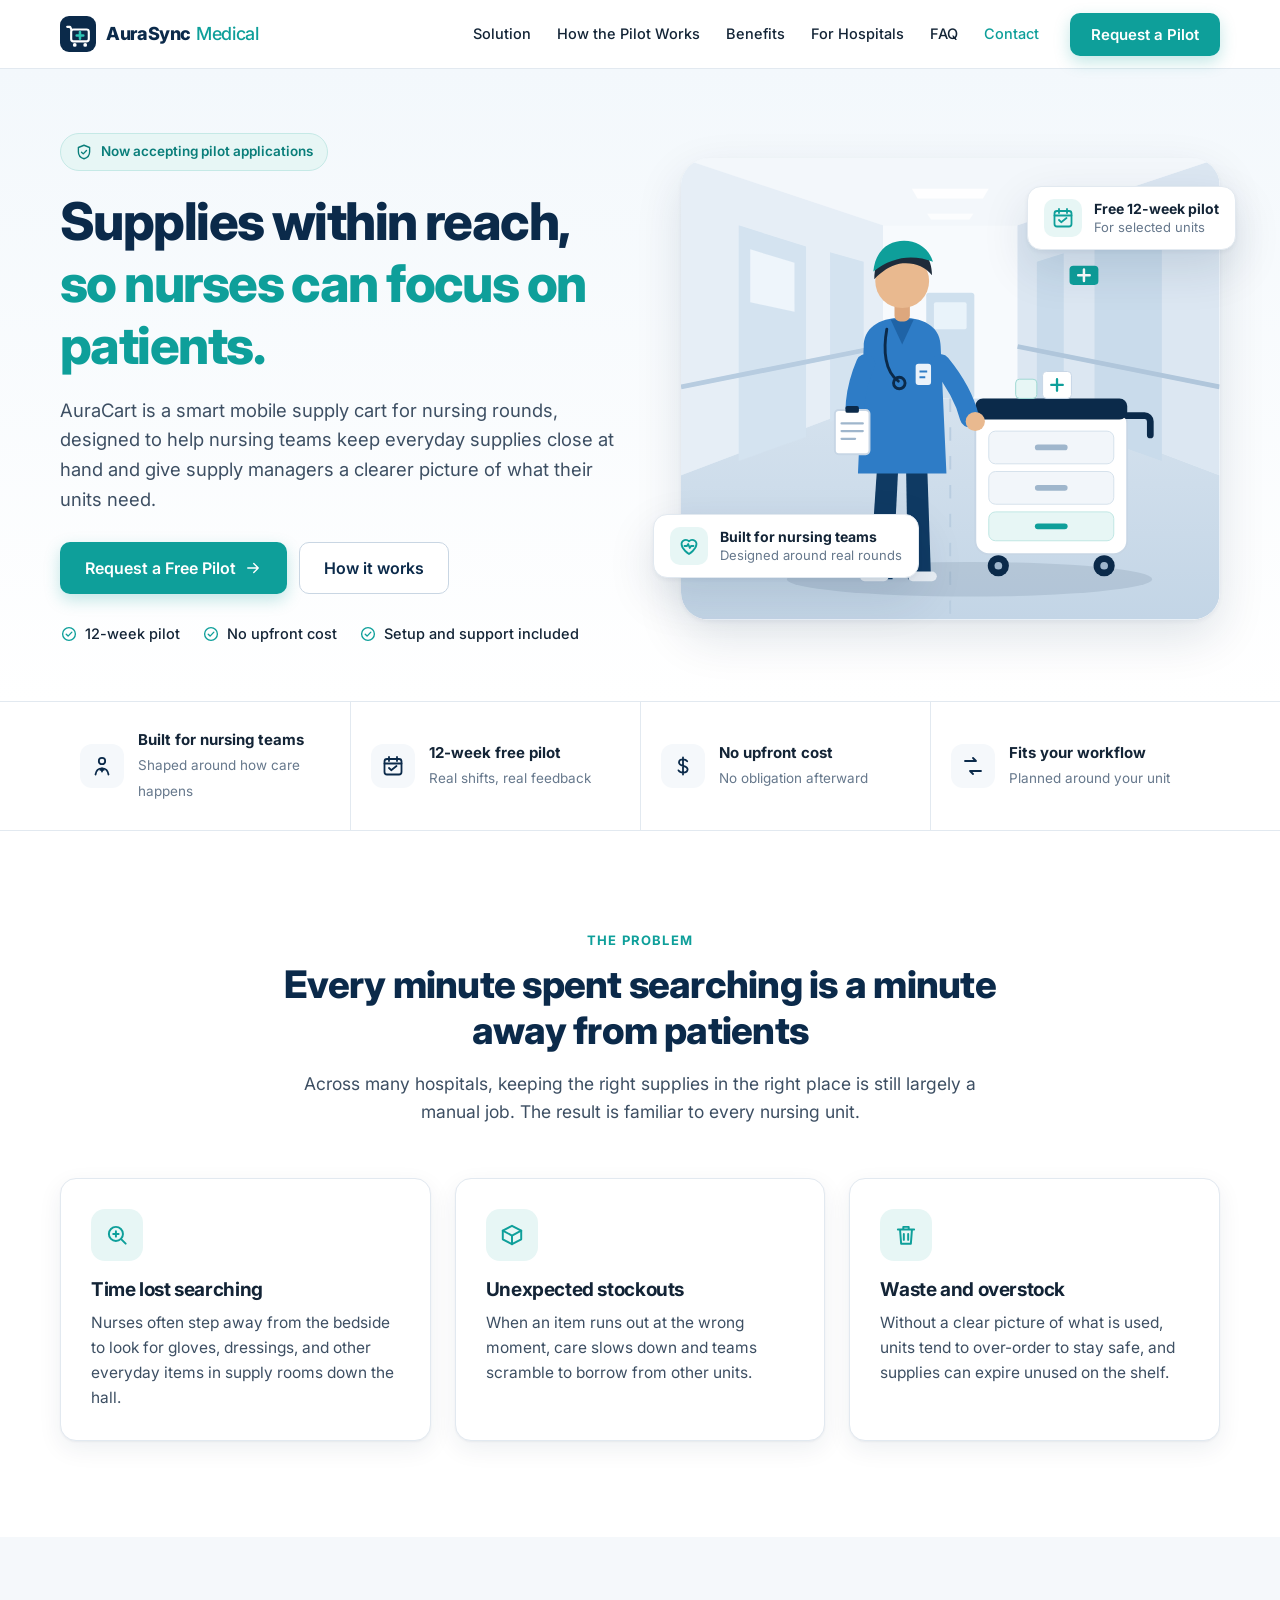
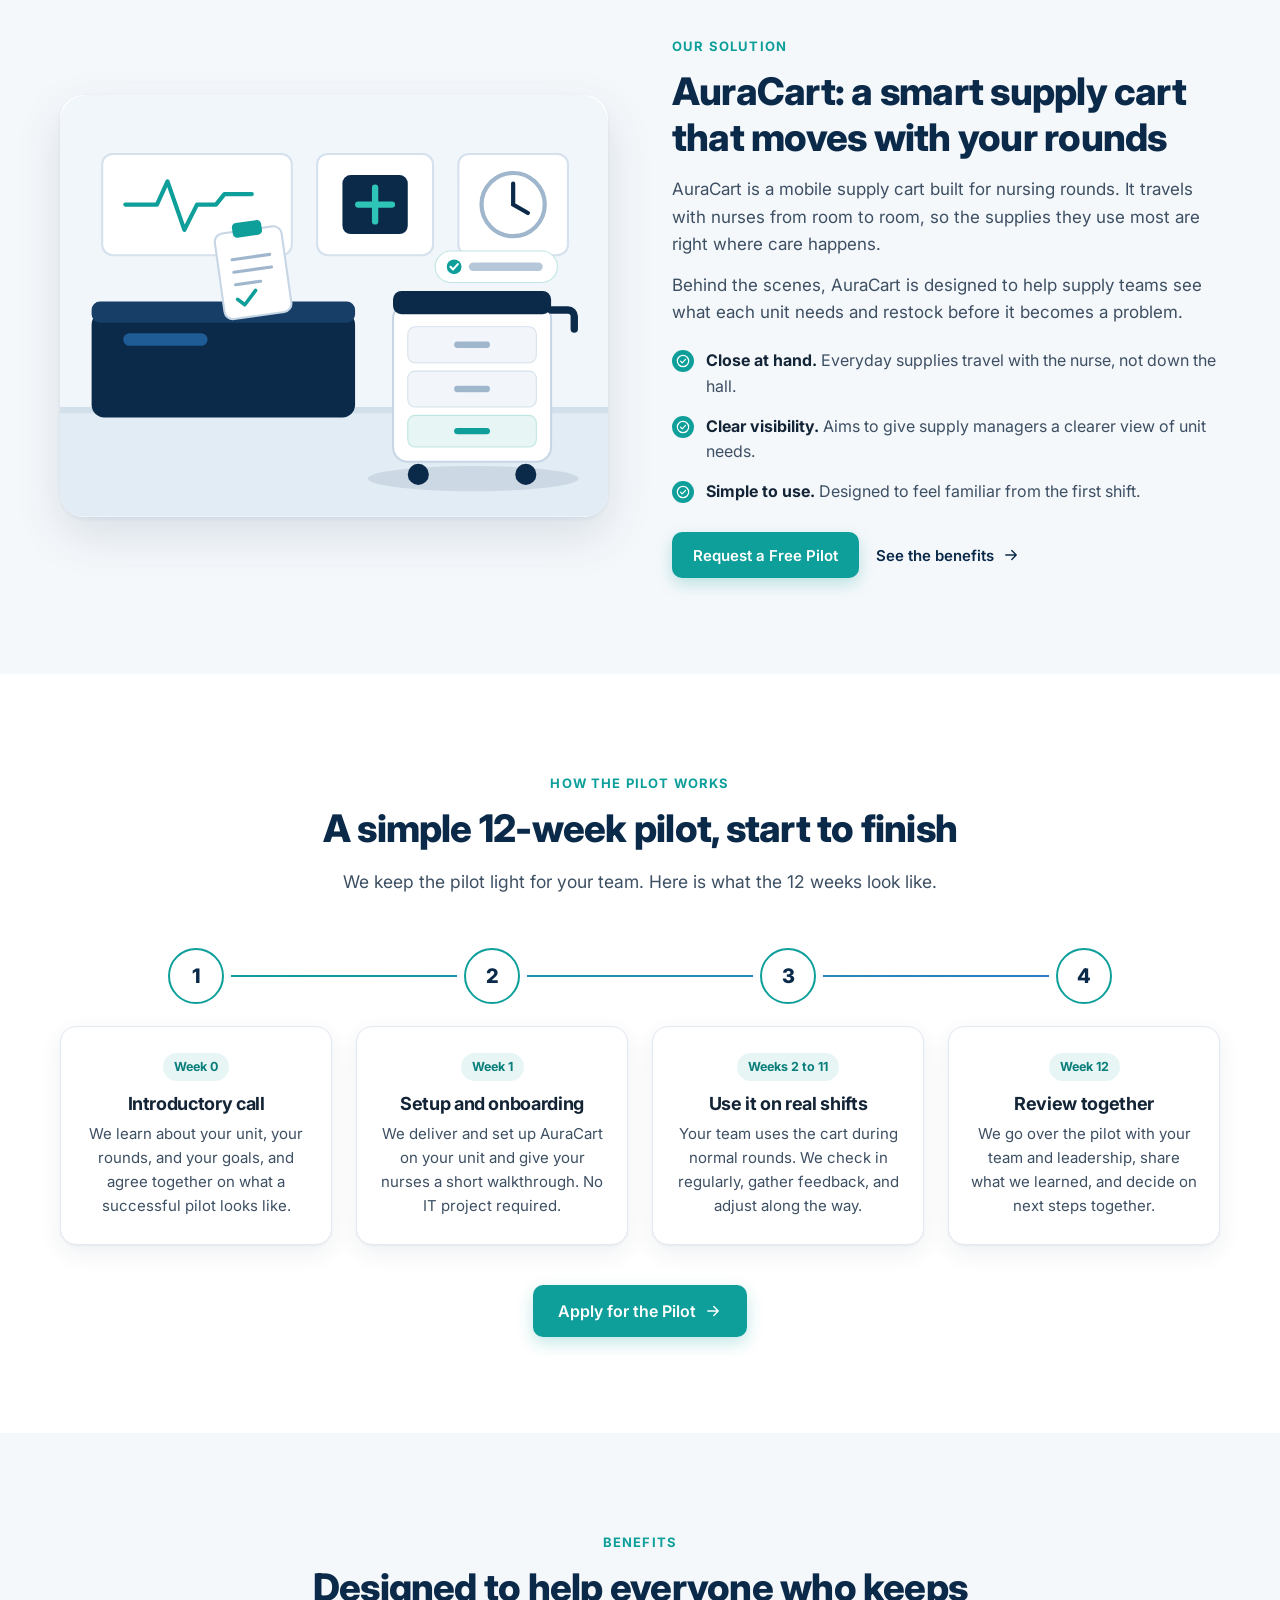
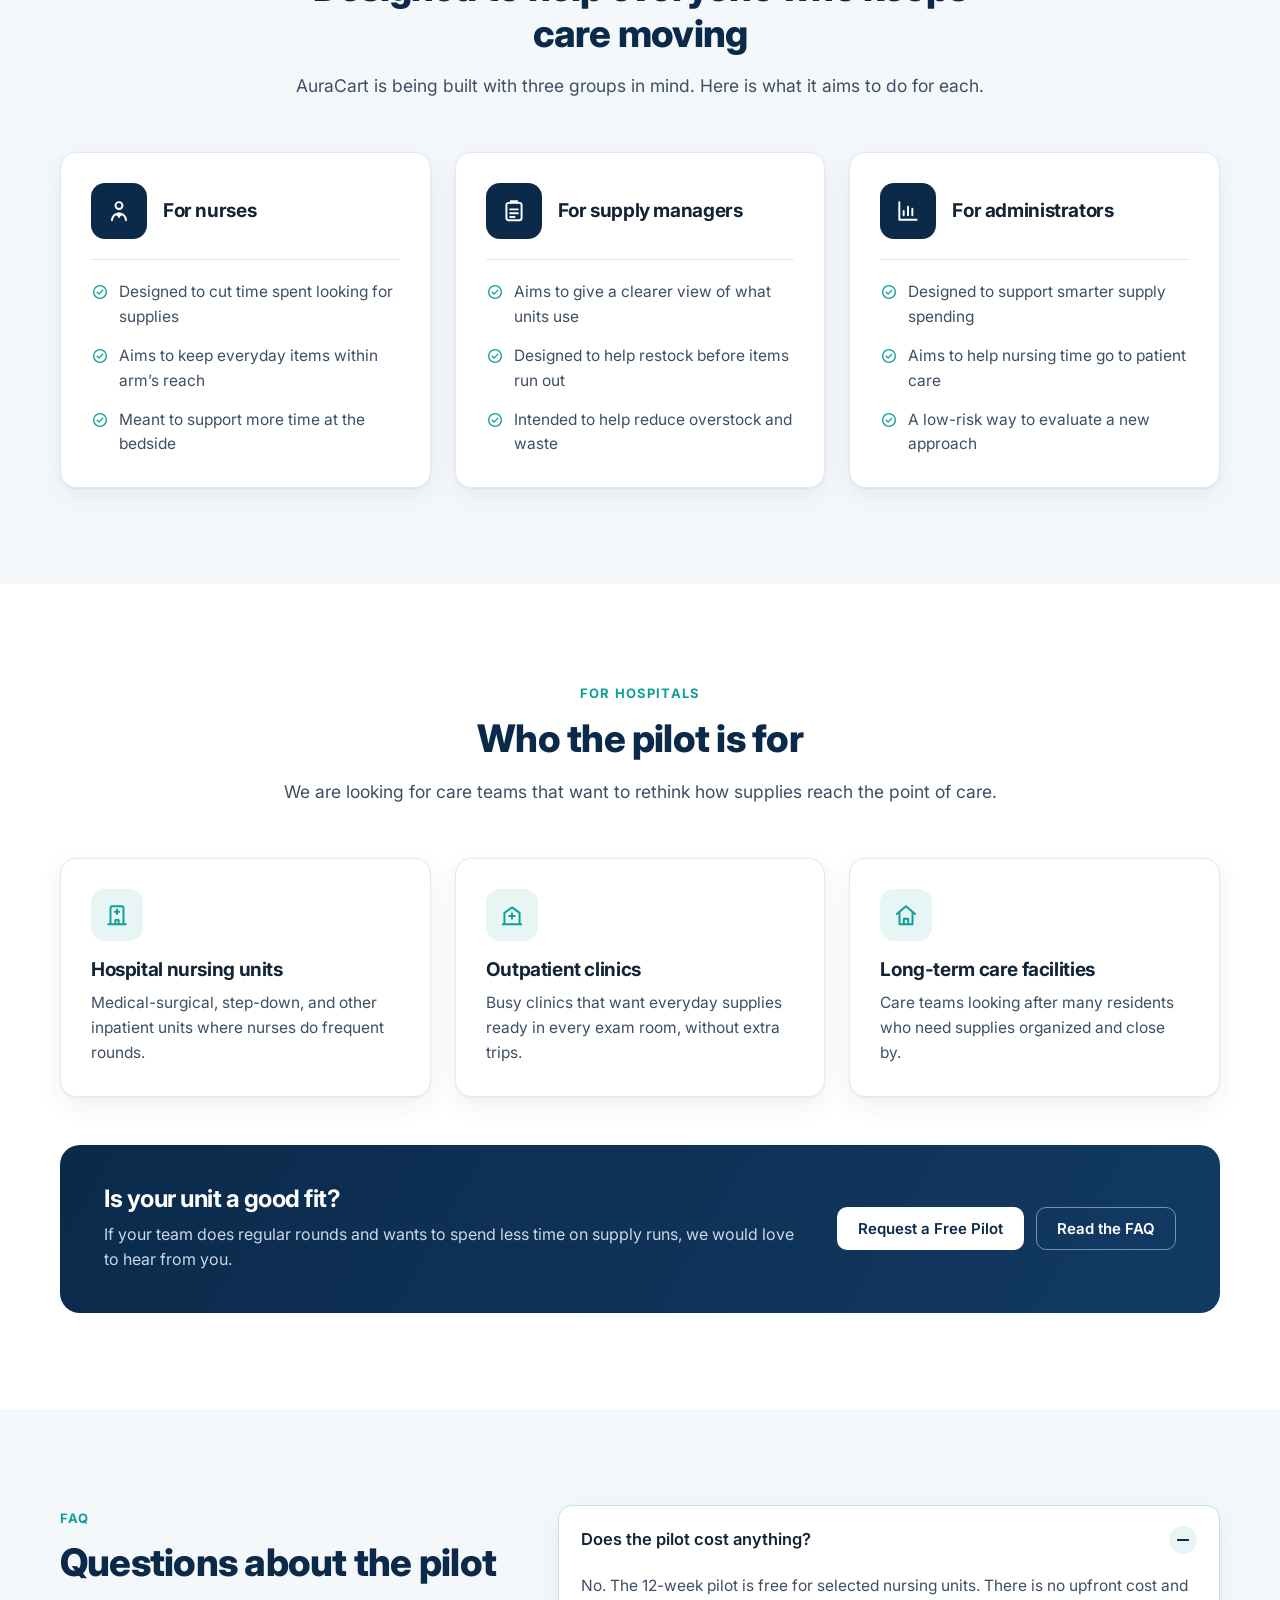
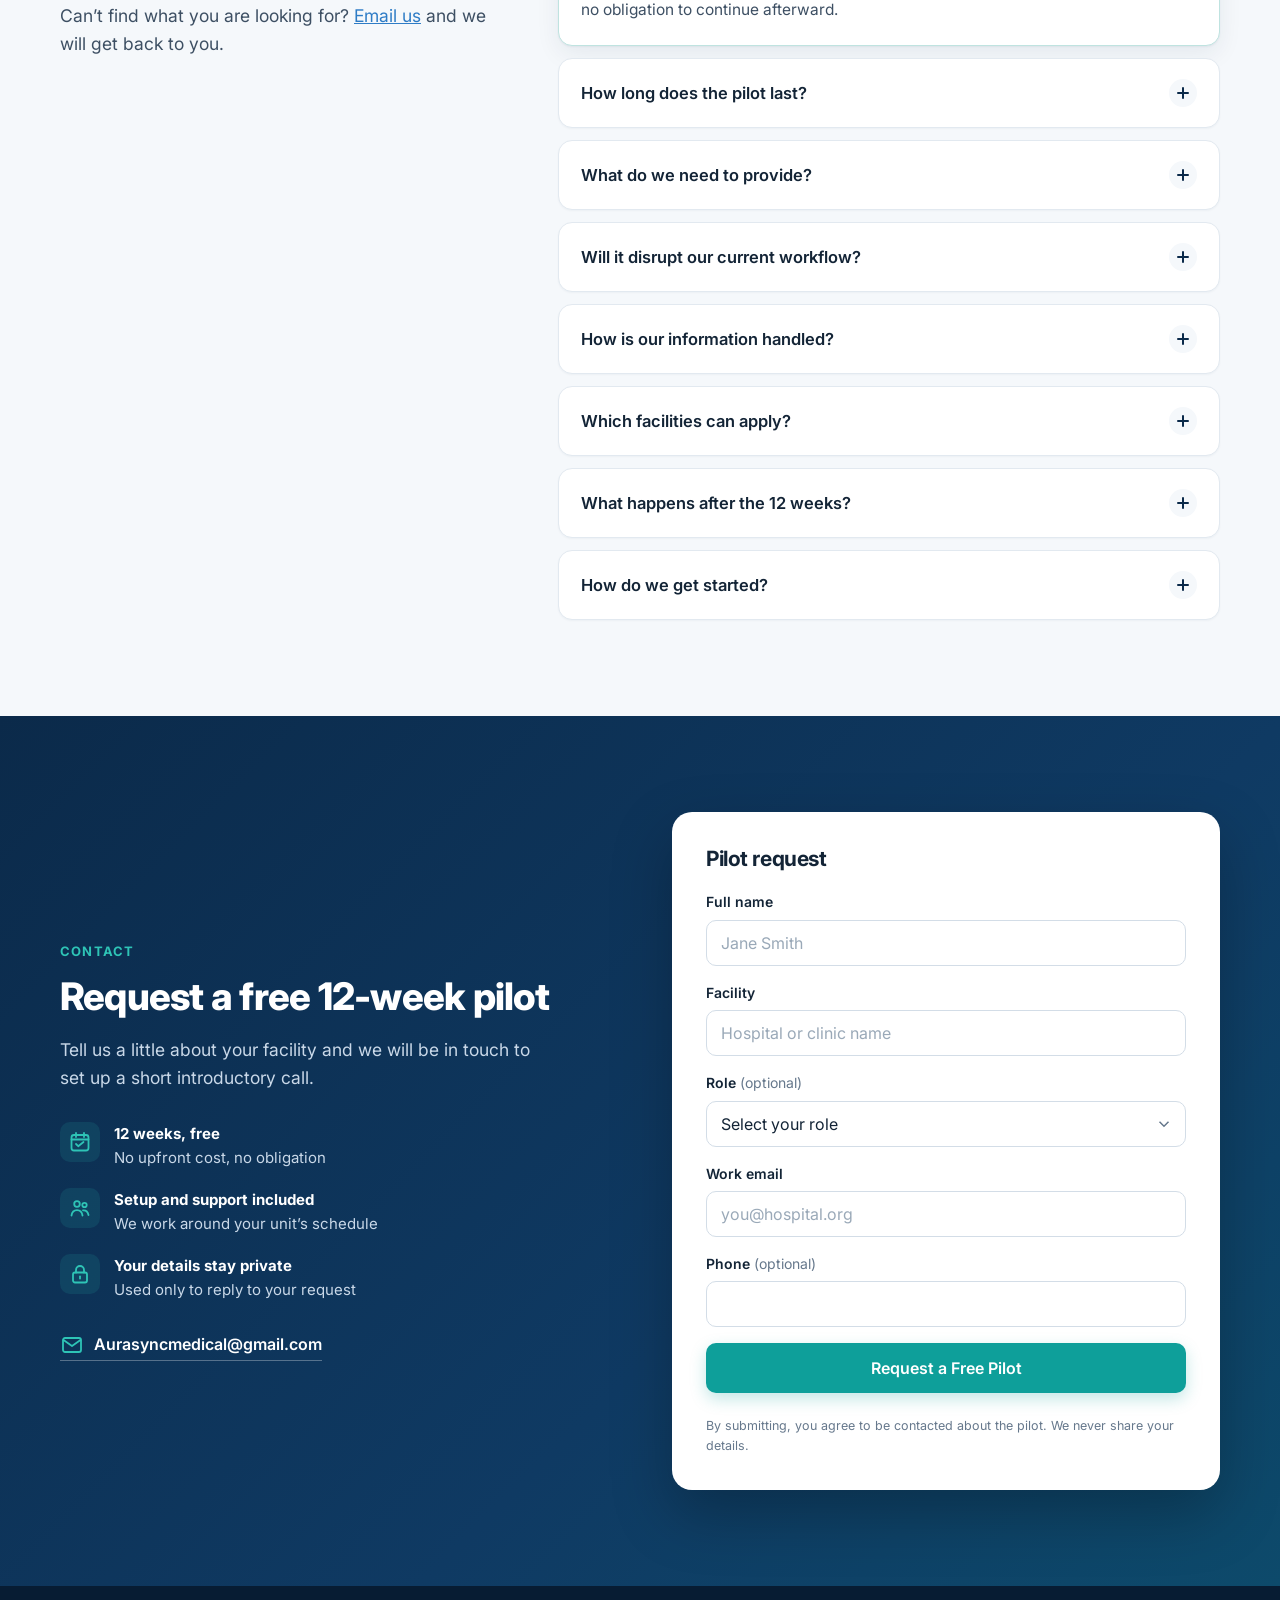
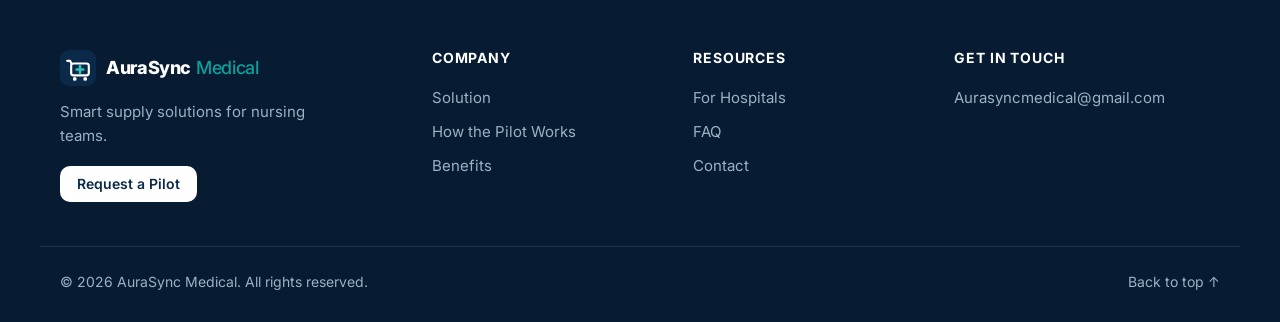
==== commit e4bde6b7: "Redesign: professional medical site (v4)" ====
--- a/index.html
+++ b/index.html
@@ -3,264 +3,372 @@
 <head>
 <meta charset="utf-8">
 <meta name="viewport" content="width=device-width, initial-scale=1, viewport-fit=cover">
-<title>AuraSync Medical — AuraCart, the smart supply cart for nursing rounds</title>
-<meta name="description" content="AuraCart is a mobile smart supply cart that travels with nurses on rounds, keeps track of its own stock and expiry dates, and alerts supply teams before a stockout or waste. Free 12-week pilot for select nursing units.">
+<title>AuraSync Medical | Smart supply cart for nursing teams</title>
+<meta name="description" content="AuraSync Medical builds AuraCart, a smart mobile supply cart for nursing rounds, designed to help nurses spend less time searching for supplies. Apply for a free 12-week pilot.">
 <meta property="og:type" content="website">
 <meta property="og:site_name" content="AuraSync Medical">
-<meta property="og:title" content="AuraSync Medical — AuraCart, the smart supply cart for nursing rounds">
-<meta property="og:description" content="A smart supply cart that travels with nurses room to room and keeps track of its own stock. Free 12-week pilot for select nursing units.">
-<meta property="og:url" content="https://aurasyncmedical.sites.tab.bot/">
+<meta property="og:title" content="AuraSync Medical | Smart supply cart for nursing teams">
+<meta property="og:description" content="A smart mobile supply cart for nursing rounds. Free 12-week pilot for selected nursing units, no upfront cost.">
+<meta property="og:url" content="https://aurasyncmedical.com/">
 <meta property="og:image" content="https://aurasyncmedical.sites.tab.bot/og.png">
 <meta property="og:image:width" content="1200">
 <meta property="og:image:height" content="630">
-<meta property="og:image:alt" content="AuraCart, the smart supply cart for nursing rounds">
+<meta property="og:image:alt" content="AuraSync Medical, smart supply cart for nursing teams">
 <meta name="twitter:card" content="summary_large_image">
-<meta name="theme-color" content="#0b2540">
+<meta name="theme-color" content="#0B2A4A">
 <link rel="icon" href="favicon.svg" type="image/svg+xml">
 <link rel="apple-touch-icon" href="apple-touch-icon.png">
 <link rel="preconnect" href="https://fonts.googleapis.com">
 <link rel="preconnect" href="https://fonts.gstatic.com" crossorigin>
-<link href="https://fonts.googleapis.com/css2?family=Inter:wght@400;500;600;700&family=Plus+Jakarta+Sans:wght@600;700;800&display=swap" rel="stylesheet">
+<link href="https://fonts.googleapis.com/css2?family=Inter:wght@400;500;600;700;800&display=swap" rel="stylesheet">
 <link rel="stylesheet" href="styles.css">
 </head>
 <body>
 <a class="skip" href="#main">Skip to content</a>
-<header class="nav">
- <div class="wrap">
-  <a href="#top" class="logo" aria-label="AuraSync Medical home"><span class="logo-mark"><svg width="20" height="20" viewBox="0 0 24 24" fill="none" stroke="#2dd4bf" stroke-width="2.4" stroke-linecap="round" stroke-linejoin="round" aria-hidden="true"><path d="M3 12h4l2.5-6 4 12 2.5-6H21"/></svg></span><span>AuraSync <b>Medical</b></span></a>
-  <a class="btn btn-p" href="#pilot">Request a pilot</a>
+<header class="nav" id="nav">
+ <div class="wrap nav-row">
+  <a href="#top" class="logo" aria-label="AuraSync Medical home"><svg class="logo-mark" viewBox="0 0 40 40" aria-hidden="true" focusable="false"><rect width="40" height="40" rx="10" fill="#0B2A4A"/><path d="M8 12h3.2l1.6 3.2" fill="none" stroke="#fff" stroke-width="2.4" stroke-linecap="round" stroke-linejoin="round"/><rect x="12.4" y="15" width="19.6" height="13.2" rx="2.6" fill="none" stroke="#fff" stroke-width="2.4"/><circle cx="16.4" cy="32.2" r="2.1" fill="#fff"/><circle cx="28" cy="32.2" r="2.1" fill="#fff"/><path d="M22.2 17.9v7.4M18.5 21.6h7.4" stroke="#2EC4B6" stroke-width="2.8" stroke-linecap="round"/></svg><span class="logo-txt">AuraSync<b>Medical</b></span></a>
+  <nav class="nav-links" id="nav-links" aria-label="Main">
+    <a href="#solution">Solution</a>
+    <a href="#how">How the Pilot Works</a>
+    <a href="#benefits">Benefits</a>
+    <a href="#hospitals">For Hospitals</a>
+    <a href="#faq">FAQ</a>
+    <a href="#contact">Contact</a>
+    <a class="btn btn-p nav-cta-m" href="#contact">Request a Pilot</a>
+  </nav>
+  <a class="btn btn-p nav-cta" href="#contact">Request a Pilot</a>
+  <button class="burger" id="burger" type="button" aria-label="Open menu" aria-expanded="false" aria-controls="nav-links"><span></span><span></span><span></span></button>
  </div>
 </header>
 <main id="main">
+
 <section class="hero" id="top">
  <div class="wrap hero-grid">
-  <div>
-   <span class="pill"><i></i>Free 12-week pilot · select nursing units</span>
-   <h1>The smart supply cart for <em>nursing rounds</em></h1>
-   <p class="lead">A supply cart that knows what's inside it. AuraCart travels with your nurses from room to room, keeps track of its own stock and expiration dates, and lets your supply team know what to restock before it runs out.</p>
-   <div class="ctas">
-    <a class="btn btn-p" href="#pilot">Request a free pilot <svg viewBox="0 0 24 24" fill="none" stroke="currentColor" stroke-width="2" stroke-linecap="round" stroke-linejoin="round" aria-hidden="true" focusable="false"><path d="M5 12h14M13 6l6 6-6 6"/></svg></a>
-    <a class="btn btn-g" href="#how">See how it works</a>
+  <div class="hero-copy">
+   <span class="eyebrow-pill"><svg class="ic ic-s" viewBox="0 0 24 24" fill="none" stroke="currentColor" stroke-width="1.8" stroke-linecap="round" stroke-linejoin="round" aria-hidden="true" focusable="false"><path d="M12 3l7.5 3v5.5c0 4.6-3.1 8.2-7.5 9.5-4.4-1.3-7.5-4.9-7.5-9.5V6z"/><path d="M8.7 12.2l2.3 2.3 4.3-4.6"/></svg>Now accepting pilot applications</span>
+   <h1>Supplies within reach, <span class="hl">so nurses can focus on patients.</span></h1>
+   <p class="lead">AuraCart is a smart mobile supply cart for nursing rounds, designed to help nursing teams keep everyday supplies close at hand and give supply managers a clearer picture of what their units need.</p>
+   <div class="btn-row">
+    <a class="btn btn-p btn-lg" href="#contact">Request a Free Pilot <svg class="ic ic-s" viewBox="0 0 24 24" fill="none" stroke="currentColor" stroke-width="1.8" stroke-linecap="round" stroke-linejoin="round" aria-hidden="true" focusable="false"><path d="M5 12h14M13 6l6 6-6 6"/></svg></a>
+    <a class="btn btn-o btn-lg" href="#how">How it works</a>
    </div>
-   <ul class="points">
-    <li><span style="background:#2dd4bf"></span>Live stock counts</li>
-    <li><span style="background:#fbbf24"></span>Expiry alerts</li>
-    <li><span style="background:#a78bfa"></span>Room to room</li>
+   <ul class="hero-points">
+    <li><svg class="ic ic-s" viewBox="0 0 24 24" fill="none" stroke="currentColor" stroke-width="1.8" stroke-linecap="round" stroke-linejoin="round" aria-hidden="true" focusable="false"><circle cx="12" cy="12" r="8.5"/><path d="M8.3 12.3l2.5 2.5 5-5.3"/></svg>12-week pilot</li><li><svg class="ic ic-s" viewBox="0 0 24 24" fill="none" stroke="currentColor" stroke-width="1.8" stroke-linecap="round" stroke-linejoin="round" aria-hidden="true" focusable="false"><circle cx="12" cy="12" r="8.5"/><path d="M8.3 12.3l2.5 2.5 5-5.3"/></svg>No upfront cost</li><li><svg class="ic ic-s" viewBox="0 0 24 24" fill="none" stroke="currentColor" stroke-width="1.8" stroke-linecap="round" stroke-linejoin="round" aria-hidden="true" focusable="false"><circle cx="12" cy="12" r="8.5"/><path d="M8.3 12.3l2.5 2.5 5-5.3"/></svg>Setup and support included</li>
    </ul>
   </div>
-  <div class="hero-art"><svg class="cart" viewBox="0 0 520 500" xmlns="http://www.w3.org/2000/svg" role="img" aria-labelledby="cart-t">
-<title id="cart-t">Illustration of the AuraCart supply cart, its screen showing stock counts and an expiring-soon alert</title>
+  <div class="hero-visual">
+   <svg class="hero-art" viewBox="0 0 560 480" role="img" aria-labelledby="ha-t"><title id="ha-t">Illustration of a nurse walking a hospital corridor with a supply cart</title>
 <defs>
-<linearGradient id="cb" x1="0" y1="0" x2="1" y2="1"><stop offset="0" stop-color="#ffffff"/><stop offset="1" stop-color="#dfe9f5"/></linearGradient>
-<linearGradient id="cs" x1="0" y1="0" x2="0" y2="1"><stop offset="0" stop-color="#bcd0e6"/><stop offset="1" stop-color="#9ab3cf"/></linearGradient>
-<linearGradient id="scr" x1="0" y1="0" x2="1" y2="1"><stop offset="0" stop-color="#0f3358"/><stop offset="1" stop-color="#071a2e"/></linearGradient>
-<linearGradient id="d1" x1="0" y1="0" x2="1" y2="0"><stop offset="0" stop-color="#2dd4bf"/><stop offset="1" stop-color="#38bdf8"/></linearGradient>
-<linearGradient id="d2" x1="0" y1="0" x2="1" y2="0"><stop offset="0" stop-color="#38bdf8"/><stop offset="1" stop-color="#818cf8"/></linearGradient>
-<linearGradient id="d3" x1="0" y1="0" x2="1" y2="0"><stop offset="0" stop-color="#a78bfa"/><stop offset="1" stop-color="#f472b6"/></linearGradient>
-<linearGradient id="strip" x1="0" y1="0" x2="1" y2="0"><stop offset="0" stop-color="#2dd4bf"/><stop offset=".5" stop-color="#38bdf8"/><stop offset="1" stop-color="#a78bfa"/></linearGradient>
-<linearGradient id="sync" x1="0" y1="0" x2="1" y2="1"><stop offset="0" stop-color="#5eead4"/><stop offset="1" stop-color="#38bdf8"/></linearGradient>
-<radialGradient id="g1" cx=".5" cy=".5" r=".5"><stop offset="0" stop-color="#2dd4bf" stop-opacity=".5"/><stop offset="1" stop-color="#2dd4bf" stop-opacity="0"/></radialGradient>
-<radialGradient id="g2" cx=".5" cy=".5" r=".5"><stop offset="0" stop-color="#a78bfa" stop-opacity=".45"/><stop offset="1" stop-color="#a78bfa" stop-opacity="0"/></radialGradient>
+<linearGradient id="hw" x1="0" y1="0" x2="0" y2="1"><stop offset="0" stop-color="#EEF4FA"/><stop offset="1" stop-color="#E2ECF5"/></linearGradient>
+<linearGradient id="hf" x1="0" y1="0" x2="0" y2="1"><stop offset="0" stop-color="#D5E2EE"/><stop offset="1" stop-color="#C3D5E6"/></linearGradient>
+<clipPath id="hc"><rect x="0" y="0" width="560" height="480" rx="28"/></clipPath>
 </defs>
-<circle cx="250" cy="250" r="230" fill="url(#g1)"/>
-<circle cx="420" cy="360" r="140" fill="url(#g2)"/>
-<g fill="none" stroke="#7dd3fc" stroke-opacity=".25" stroke-width="1.5" stroke-dasharray="4 8"><ellipse cx="260" cy="280" rx="235" ry="200"/></g>
-<g fill="#fde68a"><circle cx="70" cy="110" r="3"/><circle cx="470" cy="70" r="2.5"/><circle cx="488" cy="250" r="3"/><circle cx="40" cy="250" r="2"/></g>
-<path d="M60 60l4 10 10 4-10 4-4 10-4-10-10-4 10-4z" fill="#5eead4" opacity=".8"/>
-<path d="M465 300l3 7 7 3-7 3-3 7-3-7-7-3 7-3z" fill="#f9a8d4" opacity=".9"/>
-<ellipse cx="258" cy="470" rx="175" ry="15" fill="#000" opacity=".3"/>
-<path d="M118 150 V108 a14 14 0 0 1 14-14 h40" fill="none" stroke="#9fb3c8" stroke-width="10" stroke-linecap="round"/>
-<rect x="300" y="128" width="14" height="44" rx="4" fill="#9fb3c8"/>
-<g transform="rotate(-6 308 90)">
-<rect x="218" y="18" width="184" height="130" rx="15" fill="#0a1f36" stroke="#2dd4bf" stroke-opacity=".5"/>
-<rect x="226" y="26" width="168" height="114" rx="10" fill="url(#scr)"/>
-<text x="238" y="46" font-family="Inter,sans-serif" font-size="10" font-weight="700" fill="#5eead4" letter-spacing=".5">AURACART · LIVE</text>
-<circle cx="380" cy="42" r="4" fill="#34d399"/>
-<g font-family="Inter,sans-serif" font-size="9" fill="#cfe0f0">
-<text x="238" y="66">Gloves</text><rect x="286" y="59" width="74" height="7" rx="3.5" fill="#173a5e"/><rect x="286" y="59" width="62" height="7" rx="3.5" fill="url(#d1)"/><text x="366" y="66" fill="#fff" font-weight="700">48</text>
-<text x="238" y="84">Gauze</text><rect x="286" y="77" width="74" height="7" rx="3.5" fill="#173a5e"/><rect x="286" y="77" width="18" height="7" rx="3.5" fill="#f59e0b"/><text x="366" y="84" fill="#fbbf24" font-weight="700">6</text>
-<text x="238" y="102">Pads</text><rect x="286" y="95" width="74" height="7" rx="3.5" fill="#173a5e"/><rect x="286" y="95" width="46" height="7" rx="3.5" fill="url(#d2)"/><text x="366" y="102" fill="#fff" font-weight="700">31</text>
+<g clip-path="url(#hc)">
+<rect width="560" height="480" fill="url(#hw)"/>
+<!-- corridor perspective -->
+<path d="M0 330 L210 250 L350 250 L560 330 L560 480 L0 480Z" fill="url(#hf)"/>
+<path d="M210 70 L350 70 L350 250 L210 250Z" fill="#F7FAFD"/>
+<path d="M0 0 L210 70 L210 250 L0 330Z" fill="#E6EEF6"/>
+<path d="M560 0 L350 70 L350 250 L560 330Z" fill="#DCE7F2"/>
+<path d="M0 0 L210 70 L350 70 L560 0Z" fill="#F3F7FB"/>
+<!-- ceiling lights -->
+<path d="M240 32 h80 l-6 10 h-68z" fill="#fff" opacity=".9"/><path d="M256 58 h48 l-4 6 h-40z" fill="#fff" opacity=".8"/>
+<!-- far door -->
+<rect x="255" y="140" width="50" height="110" rx="3" fill="#CFE0EE"/><rect x="263" y="150" width="34" height="28" rx="2" fill="#E9F3FA"/>
+<!-- left doors -->
+<path d="M60 70 L130 92 L130 290 L60 315Z" fill="#D4E3F0"/><path d="M72 95 L118 109 L118 160 L72 150Z" fill="#EEF5FB"/>
+<path d="M155 98 L190 108 L190 262 L155 274Z" fill="#D4E3F0"/>
+<!-- right doors / signage -->
+<path d="M430 92 L500 70 L500 315 L430 290Z" fill="#C9DBEB"/><path d="M370 108 L398 99 L398 270 L370 260Z" fill="#C9DBEB"/>
+<rect x="404" y="112" width="30" height="20" rx="4" fill="#0E9F9A"/><path d="M419 116v12M413 122h12" stroke="#fff" stroke-width="2.6" stroke-linecap="round"/>
+<!-- handrails -->
+<path d="M0 238 L210 196" stroke="#B7CCE0" stroke-width="5"/><path d="M560 238 L350 196" stroke="#B0C6DB" stroke-width="5"/>
+<!-- floor line -->
+<path d="M280 250 L280 480" stroke="#B9CDE0" stroke-width="2" stroke-dasharray="14 16"/>
+<!-- shadow -->
+<ellipse cx="300" cy="438" rx="190" ry="18" fill="#0B2A4A" opacity=".10"/>
+<!-- cart (generic) -->
+<g>
+<rect x="306" y="262" width="158" height="150" rx="14" fill="#fff" stroke="#C7D6E5" stroke-width="2"/>
+<rect x="306" y="250" width="158" height="22" rx="8" fill="#0B2A4A"/>
+<rect x="320" y="284" width="130" height="34" rx="7" fill="#F2F6FA" stroke="#D5E1EC"/><rect x="368" y="298" width="34" height="6" rx="3" fill="#9FB6CC"/>
+<rect x="320" y="326" width="130" height="34" rx="7" fill="#F2F6FA" stroke="#D5E1EC"/><rect x="368" y="340" width="34" height="6" rx="3" fill="#9FB6CC"/>
+<rect x="320" y="368" width="130" height="30" rx="7" fill="#E7F6F5" stroke="#BFE6E3"/><rect x="368" y="380" width="34" height="6" rx="3" fill="#0E9F9A"/>
+<path d="M464 268 h18 a6 6 0 0 1 6 6 v14" fill="none" stroke="#0B2A4A" stroke-width="7" stroke-linecap="round"/>
+<circle cx="330" cy="424" r="11" fill="#0B2A4A"/><circle cx="330" cy="424" r="4" fill="#9FB6CC"/>
+<circle cx="440" cy="424" r="11" fill="#0B2A4A"/><circle cx="440" cy="424" r="4" fill="#9FB6CC"/>
+<rect x="348" y="230" width="22" height="20" rx="4" fill="#E7F6F5" stroke="#9ED8D3"/><rect x="376" y="222" width="30" height="28" rx="4" fill="#fff" stroke="#C7D6E5"/><path d="M391 230v12M385 236h12" stroke="#0E9F9A" stroke-width="2.4" stroke-linecap="round"/>
 </g>
-<rect x="238" y="112" width="144" height="18" rx="9" fill="#f43f5e" opacity=".2"/>
-<circle cx="250" cy="121" r="5" fill="#fb7185"/><path d="M250 118v3.2M250 123.4v.4" stroke="#0a1f36" stroke-width="1.6" stroke-linecap="round"/>
-<text x="260" y="124.5" font-family="Inter,sans-serif" font-size="8.8" font-weight="600" fill="#fda4af">2 items expiring soon</text>
+<!-- clinician -->
+<g>
+<path d="M196 438 l8 -118 h22 l-6 118z" fill="#0F3A63"/><path d="M236 438 l-2 -118 h22 l4 118z" fill="#0F3A63"/>
+<rect x="186" y="430" width="30" height="10" rx="5" fill="#E9EFF5"/><rect x="236" y="430" width="30" height="10" rx="5" fill="#E9EFF5"/>
+<path d="M190 196 c0 -18 14 -30 40 -30 c26 0 40 12 40 30 l6 132 h-92z" fill="#2E7CC6"/>
+<path d="M218 168 l12 26 l12 -26" fill="#1F63A6"/>
+<path d="M214 178 c-4 22 -2 44 12 54" fill="none" stroke="#0B2A4A" stroke-width="3" stroke-linecap="round"/><circle cx="227" cy="234" r="6" fill="none" stroke="#0B2A4A" stroke-width="3"/>
+<rect x="244" y="214" width="16" height="22" rx="3" fill="#fff" opacity=".9"/><path d="M248 222h8M248 228h6" stroke="#2E7CC6" stroke-width="2"/>
+<path d="M270 214 c18 22 26 40 30 56" stroke="#2E7CC6" stroke-width="20" stroke-linecap="round" fill="none"/>
+<circle cx="306" cy="274" r="10" fill="#E9B98F"/>
+<path d="M192 214 c-12 28 -14 52 -8 78" stroke="#2E7CC6" stroke-width="20" stroke-linecap="round" fill="none"/>
+<circle cx="184" cy="298" r="10" fill="#E9B98F"/>
+<rect x="160" y="262" width="36" height="46" rx="4" fill="#fff" stroke="#C7D6E5" stroke-width="2"/><rect x="171" y="258" width="14" height="7" rx="2" fill="#0B2A4A"/><path d="M167 276h22M167 284h22M167 292h14" stroke="#9FB6CC" stroke-width="2.4" stroke-linecap="round"/>
+<rect x="222" y="148" width="16" height="22" rx="6" fill="#DDA77D"/>
+<circle cx="230" cy="128" r="28" fill="#E9B98F"/>
+<path d="M201 126 c0 -24 14 -36 30 -36 c18 0 30 12 30 32 c-8 -10 -20 -14 -34 -12 c-10 2 -18 8 -26 16z" fill="#1E2B3A"/>
+<path d="M200 118 c2 -22 16 -32 32 -32 c14 0 26 8 30 22 c-20 -8 -42 -6 -62 10z" fill="#0E9F9A"/>
 </g>
-<path d="M110 170 L340 160 L410 188 L180 200 Z" fill="#f4f8fc"/>
-<path d="M110 170 L180 200 L180 420 L110 392 Z" fill="url(#cs)"/>
-<path d="M180 200 L410 188 L410 404 L180 420 Z" fill="url(#cb)"/>
-<path d="M180 212 L410 200 L410 210 L180 222 Z" fill="url(#strip)"/>
-<path d="M196 236 L394 226 L394 278 L196 290 Z" fill="#f7fafd" stroke="#c7d5e3"/>
-<path d="M196 302 L394 292 L394 340 L196 352 Z" fill="#f7fafd" stroke="#c7d5e3"/>
-<path d="M196 364 L394 354 L394 394 L196 404 Z" fill="#f7fafd" stroke="#c7d5e3"/>
-<path d="M196 236 L208 235.4 L208 289.4 L196 290 Z" fill="url(#d1)"/>
-<path d="M196 302 L208 301.4 L208 351.4 L196 352 Z" fill="url(#d2)"/>
-<path d="M196 364 L208 363.4 L208 403.4 L196 404 Z" fill="url(#d3)"/>
-<rect x="268" y="252" width="56" height="7" rx="3.5" fill="#9fb3c8" transform="rotate(-2.8 296 255)"/>
-<rect x="268" y="316" width="56" height="7" rx="3.5" fill="#9fb3c8" transform="rotate(-2.8 296 319)"/>
-<rect x="268" y="376" width="56" height="7" rx="3.5" fill="#9fb3c8" transform="rotate(-2.8 296 379)"/>
-<circle cx="378" cy="240" r="4.5" fill="#34d399"/><circle cx="378" cy="306" r="4.5" fill="#f59e0b"/><circle cx="378" cy="367" r="4.5" fill="#34d399"/>
-<g transform="matrix(1 .43 0 1 0 0)"><rect x="128" y="200" width="34" height="34" rx="9" fill="#fff" opacity=".92"/><path d="M145 208v18M136 217h18" stroke="#14b8a6" stroke-width="4.5" stroke-linecap="round"/></g>
-<path d="M104 392 L180 424 L416 408 L416 420 L180 436 L104 404 Z" fill="#7f97b0"/>
-<circle cx="196" cy="450" r="16" fill="#1c3550"/><circle cx="196" cy="450" r="6" fill="#5eead4"/>
-<circle cx="392" cy="436" r="16" fill="#1c3550"/><circle cx="392" cy="436" r="6" fill="#5eead4"/>
-<circle cx="126" cy="420" r="13" fill="#162c44"/><circle cx="126" cy="420" r="5" fill="#5eead4"/>
-<rect x="188" y="428" width="16" height="10" fill="#7f97b0"/><rect x="384" y="414" width="16" height="10" fill="#7f97b0"/><rect x="119" y="402" width="14" height="10" fill="#7f97b0"/>
-<g class="spin-wrap" transform="translate(440 168)">
-<circle r="34" fill="#0b2540" stroke="url(#sync)" stroke-width="3"/>
-<g class="spin" fill="none" stroke="url(#sync)" stroke-width="4" stroke-linecap="round"><path d="M-17 -6a18 18 0 0 1 31-6"/><path d="M17 6a18 18 0 0 1 -31 6"/></g>
-<path d="M10 -18l5 7-8 1z M-10 18l-5-7 8-1z" fill="#5eead4"/>
-<path d="M-7 0l5 5 9-10" fill="none" stroke="#fff" stroke-width="3.5" stroke-linecap="round" stroke-linejoin="round"/>
 </g>
-<g class="float" transform="translate(14 322)">
-<rect width="138" height="50" rx="14" fill="#fff"/>
-<circle cx="25" cy="25" r="13" fill="#ccfbf1"/>
-<path d="M19 25l4 4 8-8" fill="none" stroke="#0d9488" stroke-width="2.6" stroke-linecap="round" stroke-linejoin="round"/>
-<text x="46" y="21" font-family="Inter,sans-serif" font-size="9.5" fill="#5a6b80">Inventory</text>
-<text x="46" y="36" font-family="Inter,sans-serif" font-size="11.5" font-weight="700" fill="#0b2540">Synced live</text>
-</g>
-<g class="float f2" transform="translate(352 456)">
-<rect width="150" height="40" rx="12" fill="#fff7ed"/>
-<circle cx="20" cy="20" r="10" fill="#fdba74"/>
-<path d="M20 15v6M20 24.5v.5" stroke="#7c2d12" stroke-width="2.2" stroke-linecap="round"/>
-<text x="38" y="25" font-family="Inter,sans-serif" font-size="10.5" font-weight="700" fill="#9a3412">Restock: Gauze</text>
-</g>
+</svg>
+   <div class="float-card fc-1"><svg class="ic" viewBox="0 0 24 24" fill="none" stroke="currentColor" stroke-width="1.8" stroke-linecap="round" stroke-linejoin="round" aria-hidden="true" focusable="false"><path d="M12 20s-7.5-4.6-7.5-10.2A4.3 4.3 0 0112 7.3a4.3 4.3 0 017.5 2.5C19.5 15.4 12 20 12 20z"/><path d="M7.5 12h2.5l1.2-2 1.6 4 1.2-2H16.5"/></svg><div><b>Built for nursing teams</b><span>Designed around real rounds</span></div></div>
+   <div class="float-card fc-2"><svg class="ic" viewBox="0 0 24 24" fill="none" stroke="currentColor" stroke-width="1.8" stroke-linecap="round" stroke-linejoin="round" aria-hidden="true" focusable="false"><rect x="3.5" y="5" width="17" height="15.5" rx="2.5"/><path d="M3.5 9.5h17M8 3v4M16 3v4"/><path d="M8 14l2.2 2.2L15.5 12"/></svg><div><b>Free 12-week pilot</b><span>For selected units</span></div></div>
+  </div>
+ </div>
+</section>
+
+<section class="trust" aria-label="Pilot highlights">
+ <div class="wrap trust-grid">
+  <div class="trust-item"><svg class="ic" viewBox="0 0 24 24" fill="none" stroke="currentColor" stroke-width="1.8" stroke-linecap="round" stroke-linejoin="round" aria-hidden="true" focusable="false"><circle cx="12" cy="7" r="3.2"/><path d="M5.5 20.5c.6-4 3.2-6.2 6.5-6.2s5.9 2.2 6.5 6.2"/><path d="M12 14.3v3.2M10.4 15.9h3.2"/></svg><div><b>Built for nursing teams</b><span>Shaped around how care happens</span></div></div>
+  <div class="trust-item"><svg class="ic" viewBox="0 0 24 24" fill="none" stroke="currentColor" stroke-width="1.8" stroke-linecap="round" stroke-linejoin="round" aria-hidden="true" focusable="false"><rect x="3.5" y="5" width="17" height="15.5" rx="2.5"/><path d="M3.5 9.5h17M8 3v4M16 3v4"/><path d="M8 14l2.2 2.2L15.5 12"/></svg><div><b>12-week free pilot</b><span>Real shifts, real feedback</span></div></div>
+  <div class="trust-item"><svg class="ic" viewBox="0 0 24 24" fill="none" stroke="currentColor" stroke-width="1.8" stroke-linecap="round" stroke-linejoin="round" aria-hidden="true" focusable="false"><path d="M12 3.5v17M16.2 7.2c-.8-1.2-2.3-1.9-4.2-1.9-2.4 0-4 1.2-4 3.1 0 4.4 8.6 2.4 8.6 6.9 0 1.9-1.8 3.3-4.6 3.3-2 0-3.7-.8-4.5-2.2"/></svg><div><b>No upfront cost</b><span>No obligation afterward</span></div></div>
+  <div class="trust-item"><svg class="ic" viewBox="0 0 24 24" fill="none" stroke="currentColor" stroke-width="1.8" stroke-linecap="round" stroke-linejoin="round" aria-hidden="true" focusable="false"><path d="M4 7h11l-3-3M20 17H9l3 3"/></svg><div><b>Fits your workflow</b><span>Planned around your unit</span></div></div>
+ </div>
+</section>
+
+<section class="section" id="problem">
+ <div class="wrap">
+  <div class="sec-head center">
+   <span class="eyebrow">The problem</span>
+   <h2>Every minute spent searching is a minute away from patients</h2>
+   <p>Across many hospitals, keeping the right supplies in the right place is still largely a manual job. The result is familiar to every nursing unit.</p>
+  </div>
+  <div class="grid-3">
+   <article class="card">
+    <div class="card-ic"><svg class="ic" viewBox="0 0 24 24" fill="none" stroke="currentColor" stroke-width="1.8" stroke-linecap="round" stroke-linejoin="round" aria-hidden="true" focusable="false"><circle cx="11" cy="11" r="6.5"/><path d="M20 20l-4.2-4.2"/><path d="M11 8.5v5M8.5 11h5"/></svg></div>
+    <h3>Time lost searching</h3>
+    <p>Nurses often step away from the bedside to look for gloves, dressings, and other everyday items in supply rooms down the hall.</p>
+   </article>
+   <article class="card">
+    <div class="card-ic"><svg class="ic" viewBox="0 0 24 24" fill="none" stroke="currentColor" stroke-width="1.8" stroke-linecap="round" stroke-linejoin="round" aria-hidden="true" focusable="false"><path d="M3.5 8L12 3.5 20.5 8v8L12 20.5 3.5 16z"/><path d="M3.5 8L12 12.5 20.5 8M12 12.5v8"/></svg></div>
+    <h3>Unexpected stockouts</h3>
+    <p>When an item runs out at the wrong moment, care slows down and teams scramble to borrow from other units.</p>
+   </article>
+   <article class="card">
+    <div class="card-ic"><svg class="ic" viewBox="0 0 24 24" fill="none" stroke="currentColor" stroke-width="1.8" stroke-linecap="round" stroke-linejoin="round" aria-hidden="true" focusable="false"><path d="M4.5 7h15M9.5 7V4.5h5V7M6.5 7l1 13h9l1-13"/><path d="M10 11v5.5M14 11v5.5"/></svg></div>
+    <h3>Waste and overstock</h3>
+    <p>Without a clear picture of what is used, units tend to over-order to stay safe, and supplies can expire unused on the shelf.</p>
+   </article>
+  </div>
+ </div>
+</section>
+
+<section class="section alt" id="solution">
+ <div class="wrap split">
+  <div class="split-art"><svg class="sol-art" viewBox="0 0 520 400" role="img" aria-labelledby="sa-t"><title id="sa-t">Illustration of a nursing station with a supply cart and clipboard</title>
+<rect width="520" height="400" rx="26" fill="#F1F6FB"/>
+<rect x="0" y="300" width="520" height="100" fill="#E2ECF5"/><rect y="296" width="520" height="6" fill="#D2E0EC"/>
+<rect x="40" y="56" width="180" height="96" rx="10" fill="#fff" stroke="#D5E1EC" stroke-width="2"/>
+<path d="M62 104 h30 l10 -22 l16 46 l12 -24 h18 l8 -10 h26" fill="none" stroke="#0E9F9A" stroke-width="4" stroke-linecap="round" stroke-linejoin="round"/>
+<rect x="244" y="56" width="110" height="96" rx="10" fill="#fff" stroke="#D5E1EC" stroke-width="2"/><rect x="268" y="76" width="62" height="56" rx="8" fill="#0B2A4A"/><path d="M299 88v32M283 104h32" stroke="#2EC4B6" stroke-width="6" stroke-linecap="round"/>
+<rect x="378" y="56" width="104" height="96" rx="10" fill="#fff" stroke="#D5E1EC" stroke-width="2"/><circle cx="430" cy="104" r="30" fill="none" stroke="#9FB6CC" stroke-width="4"/><path d="M430 84v20l14 8" stroke="#0B2A4A" stroke-width="4" stroke-linecap="round" fill="none"/>
+<!-- desk -->
+<rect x="30" y="206" width="250" height="100" rx="12" fill="#0B2A4A"/><rect x="30" y="196" width="250" height="20" rx="8" fill="#163E66"/>
+<rect x="60" y="226" width="80" height="12" rx="6" fill="#2E7CC6" opacity=".6"/>
+<!-- clipboard -->
+<g transform="rotate(-8 180 160)"><rect x="150" y="128" width="64" height="82" rx="8" fill="#fff" stroke="#C7D6E5" stroke-width="2"/><rect x="168" y="120" width="28" height="14" rx="4" fill="#0E9F9A"/><path d="M164 154h36M164 166h36M164 178h24" stroke="#9FB6CC" stroke-width="3" stroke-linecap="round"/><path d="M164 192l6 6 12-12" stroke="#0E9F9A" stroke-width="3.4" fill="none" stroke-linecap="round" stroke-linejoin="round"/></g>
+<!-- cart -->
+<ellipse cx="392" cy="364" rx="100" ry="12" fill="#0B2A4A" opacity=".10"/>
+<rect x="316" y="198" width="150" height="150" rx="14" fill="#fff" stroke="#C7D6E5" stroke-width="2"/>
+<rect x="316" y="186" width="150" height="22" rx="8" fill="#0B2A4A"/>
+<rect x="330" y="220" width="122" height="34" rx="7" fill="#F2F6FA" stroke="#D5E1EC"/><rect x="374" y="234" width="34" height="6" rx="3" fill="#9FB6CC"/>
+<rect x="330" y="262" width="122" height="34" rx="7" fill="#F2F6FA" stroke="#D5E1EC"/><rect x="374" y="276" width="34" height="6" rx="3" fill="#9FB6CC"/>
+<rect x="330" y="304" width="122" height="30" rx="7" fill="#E7F6F5" stroke="#BFE6E3"/><rect x="374" y="316" width="34" height="6" rx="3" fill="#0E9F9A"/>
+<circle cx="340" cy="360" r="10" fill="#0B2A4A"/><circle cx="442" cy="360" r="10" fill="#0B2A4A"/>
+<path d="M466 204 h16 a6 6 0 0 1 6 6 v12" fill="none" stroke="#0B2A4A" stroke-width="7" stroke-linecap="round"/>
+<!-- badge -->
+<rect x="356" y="148" width="116" height="30" rx="15" fill="#fff" stroke="#BFE6E3"/><circle cx="374" cy="163" r="7" fill="#0E9F9A"/><path d="M370.5 163l2.5 2.5 4.5-5" stroke="#fff" stroke-width="2" fill="none" stroke-linecap="round" stroke-linejoin="round"/><rect x="388" y="159" width="70" height="8" rx="4" fill="#B5C7D8"/>
 </svg></div>
- </div>
-</section>
-
-<section id="problem" aria-labelledby="problem-h">
+  <div class="split-copy">
+   <span class="eyebrow">Our solution</span>
+   <h2>AuraCart: a smart supply cart that moves with your rounds</h2>
+   <p>AuraCart is a mobile supply cart built for nursing rounds. It travels with nurses from room to room, so the supplies they use most are right where care happens.</p>
+   <p>Behind the scenes, AuraCart is designed to help supply teams see what each unit needs and restock before it becomes a problem.</p>
+   <ul class="checks">
+    <li><svg class="ic ic-s" viewBox="0 0 24 24" fill="none" stroke="currentColor" stroke-width="1.8" stroke-linecap="round" stroke-linejoin="round" aria-hidden="true" focusable="false"><circle cx="12" cy="12" r="8.5"/><path d="M8.3 12.3l2.5 2.5 5-5.3"/></svg><span><b>Close at hand.</b> Everyday supplies travel with the nurse, not down the hall.</span></li>
+    <li><svg class="ic ic-s" viewBox="0 0 24 24" fill="none" stroke="currentColor" stroke-width="1.8" stroke-linecap="round" stroke-linejoin="round" aria-hidden="true" focusable="false"><circle cx="12" cy="12" r="8.5"/><path d="M8.3 12.3l2.5 2.5 5-5.3"/></svg><span><b>Clear visibility.</b> Aims to give supply managers a clearer view of unit needs.</span></li>
+    <li><svg class="ic ic-s" viewBox="0 0 24 24" fill="none" stroke="currentColor" stroke-width="1.8" stroke-linecap="round" stroke-linejoin="round" aria-hidden="true" focusable="false"><circle cx="12" cy="12" r="8.5"/><path d="M8.3 12.3l2.5 2.5 5-5.3"/></svg><span><b>Simple to use.</b> Designed to feel familiar from the first shift.</span></li>
+   </ul>
+   <div class="btn-row">
+    <a class="btn btn-p" href="#contact">Request a Free Pilot</a>
+    <a class="btn btn-t" href="#benefits">See the benefits <svg class="ic ic-s" viewBox="0 0 24 24" fill="none" stroke="currentColor" stroke-width="1.8" stroke-linecap="round" stroke-linejoin="round" aria-hidden="true" focusable="false"><path d="M5 12h14M13 6l6 6-6 6"/></svg></a>
+   </div>
+  </div>
+ </div>
+</section>
+
+<section class="section" id="how">
+ <span id="pilot-steps" class="anchor"></span>
  <div class="wrap">
-  <div class="head c"><p class="eyebrow">Why AuraCart</p><h2 id="problem-h">Care stops when <span class="grad">supplies go missing</span></h2></div>
-  <div class="ps">
-   <article class="card prob">
-    <div class="ill"><svg viewBox="0 0 160 120" aria-hidden="true" focusable="false">
-<defs><linearGradient id="pb" x1="0" y1="0" x2="1" y2="1"><stop offset="0" stop-color="#fecdd3"/><stop offset="1" stop-color="#fde68a"/></linearGradient></defs>
-<circle cx="80" cy="60" r="56" fill="url(#pb)" opacity=".55"/>
-<rect x="30" y="34" width="70" height="58" rx="6" fill="#fff" stroke="#fda4af" stroke-width="2"/>
-<path d="M30 54h70M30 74h70" stroke="#fecdd3" stroke-width="2"/>
-<rect x="38" y="40" width="14" height="10" rx="2" fill="#fbcfe8"/><rect x="56" y="40" width="10" height="10" rx="2" fill="#fde68a"/>
-<rect x="38" y="80" width="10" height="9" rx="2" fill="#fde68a"/>
-<path d="M66 64h22" stroke="#fda4af" stroke-width="2" stroke-dasharray="3 4" stroke-linecap="round"/>
-<circle cx="104" cy="70" r="20" fill="#fff" stroke="#e11d48" stroke-width="5"/>
-<path d="M118 84l16 16" stroke="#e11d48" stroke-width="7" stroke-linecap="round"/>
-<path d="M99 64a5.5 5.5 0 1 1 7 5.3c-1.4.5-2 1.3-2 2.7v1" fill="none" stroke="#be123c" stroke-width="3" stroke-linecap="round"/><circle cx="104" cy="79" r="1.9" fill="#be123c"/>
-<g transform="translate(120 20)"><circle r="13" fill="#fff" stroke="#f59e0b" stroke-width="3"/><path d="M0-7v7l5 3" stroke="#b45309" stroke-width="2.6" fill="none" stroke-linecap="round"/></g>
-</svg></div>
-    <span class="label rose">The problem</span>
-    <h3>Searching instead of caring</h3>
-    <p>Nurses routinely leave patient care to search for basic supplies, while hospitals lose significant value every year to expired, overstocked, or missing inventory.</p>
-    <p>Today, most supply tracking is manual, static, and disconnected from where care actually happens.</p>
-   </article>
-   <article class="card sol" id="solution">
-    <div class="ill"><svg viewBox="0 0 160 120" aria-hidden="true" focusable="false">
-<defs><linearGradient id="sb" x1="0" y1="0" x2="1" y2="1"><stop offset="0" stop-color="#2dd4bf"/><stop offset="1" stop-color="#818cf8"/></linearGradient>
-<linearGradient id="sc" x1="0" y1="0" x2="1" y2="0"><stop offset="0" stop-color="#5eead4"/><stop offset="1" stop-color="#7dd3fc"/></linearGradient></defs>
-<circle cx="80" cy="60" r="56" fill="url(#sb)" opacity=".28"/>
-<rect x="44" y="18" width="56" height="34" rx="6" fill="#0a1f36" stroke="#5eead4" stroke-width="1.5"/>
-<rect x="52" y="27" width="34" height="4" rx="2" fill="url(#sc)"/><rect x="52" y="35" width="14" height="4" rx="2" fill="#f59e0b"/><rect x="52" y="43" width="26" height="4" rx="2" fill="#a78bfa"/>
-<rect x="68" y="52" width="6" height="8" fill="#9fb3c8"/>
-<rect x="40" y="60" width="66" height="40" rx="6" fill="#fff"/>
-<rect x="40" y="60" width="66" height="5" rx="2" fill="url(#sc)"/>
-<rect x="46" y="70" width="54" height="11" rx="3" fill="#e0f2fe"/><rect x="46" y="85" width="54" height="11" rx="3" fill="#ede9fe"/>
-<rect x="66" y="74" width="14" height="3" rx="1.5" fill="#7dd3fc"/><rect x="66" y="89" width="14" height="3" rx="1.5" fill="#a78bfa"/>
-<circle cx="50" cy="106" r="5" fill="#1c3550"/><circle cx="96" cy="106" r="5" fill="#1c3550"/>
-<g transform="translate(118 40)"><circle r="16" fill="#34d399"/><path d="M-7 0l5 5 9-10" fill="none" stroke="#fff" stroke-width="3.6" stroke-linecap="round" stroke-linejoin="round"/></g>
-<path d="M118 66l3 7 7 3-7 3-3 7-3-7-7-3 7-3z" fill="#fde68a"/>
-</svg></div>
-    <span class="label teal">The solution</span>
-    <h3>Supplies that keep up with your rounds</h3>
-    <p>AuraCart is a mobile smart supply cart that travels with nurses from room to room. It keeps track of its own inventory in real time and shows stock levels and expiration dates right on the cart.</p>
-    <p>Nurses always know what they have. Supply teams always know what needs restocking, before it becomes a stockout or waste.</p>
-   </article>
-  </div>
- </div>
-</section>
-
-<section class="how" id="how" aria-labelledby="how-h">
+  <div class="sec-head center">
+   <span class="eyebrow">How the pilot works</span>
+   <h2>A simple 12-week pilot, start to finish</h2>
+   <p>We keep the pilot light for your team. Here is what the 12 weeks look like.</p>
+  </div>
+  <ol class="timeline">
+   <li class="step">
+    <div class="step-num">1</div>
+    <div class="step-body"><span class="step-when">Week 0</span><h3>Introductory call</h3><p>We learn about your unit, your rounds, and your goals, and agree together on what a successful pilot looks like.</p></div>
+   </li>
+   <li class="step">
+    <div class="step-num">2</div>
+    <div class="step-body"><span class="step-when">Week 1</span><h3>Setup and onboarding</h3><p>We deliver and set up AuraCart on your unit and give your nurses a short walkthrough. No IT project required.</p></div>
+   </li>
+   <li class="step">
+    <div class="step-num">3</div>
+    <div class="step-body"><span class="step-when">Weeks 2 to 11</span><h3>Use it on real shifts</h3><p>Your team uses the cart during normal rounds. We check in regularly, gather feedback, and adjust along the way.</p></div>
+   </li>
+   <li class="step">
+    <div class="step-num">4</div>
+    <div class="step-body"><span class="step-when">Week 12</span><h3>Review together</h3><p>We go over the pilot with your team and leadership, share what we learned, and decide on next steps together.</p></div>
+   </li>
+  </ol>
+  <div class="center mt"><a class="btn btn-p btn-lg" href="#contact">Apply for the Pilot <svg class="ic ic-s" viewBox="0 0 24 24" fill="none" stroke="currentColor" stroke-width="1.8" stroke-linecap="round" stroke-linejoin="round" aria-hidden="true" focusable="false"><path d="M5 12h14M13 6l6 6-6 6"/></svg></a></div>
+ </div>
+</section>
+
+<section class="section alt" id="benefits">
  <div class="wrap">
-  <div class="head c"><p class="eyebrow">How it works</p><h2 id="how-h">Three steps. <span class="grad">No clipboards.</span></h2></div>
-  <ol class="steps">
-   <li class="step s1"><div class="step-top"><div class="ill"><svg viewBox="0 0 120 100" aria-hidden="true" focusable="false">
-<circle cx="60" cy="52" r="44" fill="#ccfbf1"/>
-<path d="M60 8v20" stroke="#0d9488" stroke-width="5" stroke-linecap="round"/><path d="M50 20l10 10 10-10" fill="none" stroke="#0d9488" stroke-width="5" stroke-linecap="round" stroke-linejoin="round"/>
-<rect x="38" y="34" width="20" height="16" rx="3" fill="#38bdf8"/><rect x="60" y="38" width="22" height="12" rx="3" fill="#a78bfa"/><rect x="47" y="24" width="0" height="0"/>
-<rect x="22" y="50" width="76" height="34" rx="6" fill="#fff" stroke="#14b8a6" stroke-width="3"/>
-<rect x="22" y="50" width="76" height="8" rx="3" fill="#2dd4bf"/>
-<rect x="48" y="68" width="24" height="5" rx="2.5" fill="#99f6e4"/>
-</svg></div><span class="num" aria-hidden="true">01</span></div><h3>Stock it.</h3><p>Load the cart with the supplies your unit uses every day.</p></li>
-   <li class="step s2"><div class="step-top"><div class="ill"><svg viewBox="0 0 120 100" aria-hidden="true" focusable="false">
-<defs><linearGradient id="s2g" x1="0" y1="0" x2="1" y2="0"><stop offset="0" stop-color="#38bdf8"/><stop offset="1" stop-color="#818cf8"/></linearGradient></defs>
-<circle cx="60" cy="52" r="44" fill="#e0f2fe"/>
-<rect x="20" y="22" width="66" height="50" rx="8" fill="#0b2540"/>
-<rect x="30" y="33" width="38" height="5" rx="2.5" fill="url(#s2g)"/><rect x="30" y="44" width="16" height="5" rx="2.5" fill="#f59e0b"/><rect x="30" y="55" width="28" height="5" rx="2.5" fill="#2dd4bf"/>
-<rect x="49" y="72" width="8" height="10" fill="#7dd3fc"/><rect x="38" y="82" width="30" height="5" rx="2.5" fill="#7dd3fc"/>
-<g transform="translate(88 64)"><circle r="18" fill="#fff" stroke="url(#s2g)" stroke-width="3"/>
-<g fill="none" stroke="#0284c7" stroke-width="3" stroke-linecap="round"><path d="M-9-3a10 10 0 0 1 17-4"/><path d="M9 3a10 10 0 0 1-17 4"/></g>
-<path d="M6-12l3 6-6 0z M-6 12l-3-6 6 0z" fill="#0284c7"/></g>
-</svg></div><span class="num" aria-hidden="true">02</span></div><h3>It tracks itself.</h3><p>AuraCart keeps its own count as items are used, and shows what's on hand and what's expiring soon.</p></li>
-   <li class="step s3"><div class="step-top"><div class="ill"><svg viewBox="0 0 120 100" aria-hidden="true" focusable="false">
-<circle cx="60" cy="52" r="44" fill="#ede9fe"/>
-<rect x="38" y="12" width="44" height="80" rx="9" fill="#fff" stroke="#8b5cf6" stroke-width="3"/>
-<rect x="53" y="17" width="14" height="3" rx="1.5" fill="#c4b5fd"/>
-<rect x="44" y="30" width="32" height="14" rx="4" fill="#fef3c7"/><circle cx="50" cy="37" r="3" fill="#f59e0b"/><rect x="56" y="35" width="16" height="3" rx="1.5" fill="#fcd34d"/>
-<rect x="44" y="49" width="32" height="14" rx="4" fill="#ffe4e6"/><circle cx="50" cy="56" r="3" fill="#fb7185"/><rect x="56" y="54" width="16" height="3" rx="1.5" fill="#fda4af"/>
-<g transform="translate(86 26)"><circle r="15" fill="#8b5cf6"/><path d="M-6 4h12l-2-3v-4a4 4 0 0 0-8 0v4z" fill="#fff"/><circle cy="7" r="2" fill="#fff"/></g>
-<circle cx="97" cy="16" r="5" fill="#fb7185" stroke="#fff" stroke-width="2"/>
-</svg></div><span class="num" aria-hidden="true">03</span></div><h3>Your team gets alerts.</h3><p>Supply staff hear about low stock and upcoming expirations in time to restock.</p></li>
-  </ol>
- </div>
-</section>
-
-<section id="glance" aria-labelledby="glance-h">
+  <div class="sec-head center">
+   <span class="eyebrow">Benefits</span>
+   <h2>Designed to help everyone who keeps care moving</h2>
+   <p>AuraCart is being built with three groups in mind. Here is what it aims to do for each.</p>
+  </div>
+  <div class="grid-3">
+   <article class="card card-b">
+    <div class="card-top"><div class="card-ic lg"><svg class="ic" viewBox="0 0 24 24" fill="none" stroke="currentColor" stroke-width="1.8" stroke-linecap="round" stroke-linejoin="round" aria-hidden="true" focusable="false"><circle cx="12" cy="7" r="3.2"/><path d="M5.5 20.5c.6-4 3.2-6.2 6.5-6.2s5.9 2.2 6.5 6.2"/><path d="M12 14.3v3.2M10.4 15.9h3.2"/></svg></div><h3>For nurses</h3></div>
+    <ul class="mini">
+     <li><svg class="ic ic-s" viewBox="0 0 24 24" fill="none" stroke="currentColor" stroke-width="1.8" stroke-linecap="round" stroke-linejoin="round" aria-hidden="true" focusable="false"><circle cx="12" cy="12" r="8.5"/><path d="M8.3 12.3l2.5 2.5 5-5.3"/></svg>Designed to cut time spent looking for supplies</li>
+     <li><svg class="ic ic-s" viewBox="0 0 24 24" fill="none" stroke="currentColor" stroke-width="1.8" stroke-linecap="round" stroke-linejoin="round" aria-hidden="true" focusable="false"><circle cx="12" cy="12" r="8.5"/><path d="M8.3 12.3l2.5 2.5 5-5.3"/></svg>Aims to keep everyday items within arm’s reach</li>
+     <li><svg class="ic ic-s" viewBox="0 0 24 24" fill="none" stroke="currentColor" stroke-width="1.8" stroke-linecap="round" stroke-linejoin="round" aria-hidden="true" focusable="false"><circle cx="12" cy="12" r="8.5"/><path d="M8.3 12.3l2.5 2.5 5-5.3"/></svg>Meant to support more time at the bedside</li>
+    </ul>
+   </article>
+   <article class="card card-b">
+    <div class="card-top"><div class="card-ic lg"><svg class="ic" viewBox="0 0 24 24" fill="none" stroke="currentColor" stroke-width="1.8" stroke-linecap="round" stroke-linejoin="round" aria-hidden="true" focusable="false"><rect x="5" y="4.5" width="14" height="16" rx="2"/><path d="M9 4.5V3h6v1.5M9 3.5h6"/><path d="M8.5 10.5h7M8.5 14h7M8.5 17.5h4"/></svg></div><h3>For supply managers</h3></div>
+    <ul class="mini">
+     <li><svg class="ic ic-s" viewBox="0 0 24 24" fill="none" stroke="currentColor" stroke-width="1.8" stroke-linecap="round" stroke-linejoin="round" aria-hidden="true" focusable="false"><circle cx="12" cy="12" r="8.5"/><path d="M8.3 12.3l2.5 2.5 5-5.3"/></svg>Aims to give a clearer view of what units use</li>
+     <li><svg class="ic ic-s" viewBox="0 0 24 24" fill="none" stroke="currentColor" stroke-width="1.8" stroke-linecap="round" stroke-linejoin="round" aria-hidden="true" focusable="false"><circle cx="12" cy="12" r="8.5"/><path d="M8.3 12.3l2.5 2.5 5-5.3"/></svg>Designed to help restock before items run out</li>
+     <li><svg class="ic ic-s" viewBox="0 0 24 24" fill="none" stroke="currentColor" stroke-width="1.8" stroke-linecap="round" stroke-linejoin="round" aria-hidden="true" focusable="false"><circle cx="12" cy="12" r="8.5"/><path d="M8.3 12.3l2.5 2.5 5-5.3"/></svg>Intended to help reduce overstock and waste</li>
+    </ul>
+   </article>
+   <article class="card card-b">
+    <div class="card-top"><div class="card-ic lg"><svg class="ic" viewBox="0 0 24 24" fill="none" stroke="currentColor" stroke-width="1.8" stroke-linecap="round" stroke-linejoin="round" aria-hidden="true" focusable="false"><path d="M4 20V4M4 20h16"/><path d="M8 16v-4M12 16V8M16 16v-6"/></svg></div><h3>For administrators</h3></div>
+    <ul class="mini">
+     <li><svg class="ic ic-s" viewBox="0 0 24 24" fill="none" stroke="currentColor" stroke-width="1.8" stroke-linecap="round" stroke-linejoin="round" aria-hidden="true" focusable="false"><circle cx="12" cy="12" r="8.5"/><path d="M8.3 12.3l2.5 2.5 5-5.3"/></svg>Designed to support smarter supply spending</li>
+     <li><svg class="ic ic-s" viewBox="0 0 24 24" fill="none" stroke="currentColor" stroke-width="1.8" stroke-linecap="round" stroke-linejoin="round" aria-hidden="true" focusable="false"><circle cx="12" cy="12" r="8.5"/><path d="M8.3 12.3l2.5 2.5 5-5.3"/></svg>Aims to help nursing time go to patient care</li>
+     <li><svg class="ic ic-s" viewBox="0 0 24 24" fill="none" stroke="currentColor" stroke-width="1.8" stroke-linecap="round" stroke-linejoin="round" aria-hidden="true" focusable="false"><circle cx="12" cy="12" r="8.5"/><path d="M8.3 12.3l2.5 2.5 5-5.3"/></svg>A low-risk way to evaluate a new approach</li>
+    </ul>
+   </article>
+  </div>
+ </div>
+</section>
+
+<section class="section" id="hospitals">
  <div class="wrap">
-  <div class="head c"><p class="eyebrow">At a glance</p><h2 id="glance-h">What AuraCart does <span class="grad">for your unit</span></h2></div>
-  <ul class="bens"><li class="ben"><span class="ic c1"><svg viewBox="0 0 24 24" fill="none" stroke="currentColor" stroke-width="2" stroke-linecap="round" stroke-linejoin="round" aria-hidden="true" focusable="false"><path d="M4 8l8-4 8 4-8 4z"/><path d="M4 8v8l8 4 8-4V8"/><path d="M12 12v8"/></svg></span><div><h3>Everyday supplies, covered</h3><p>Gloves, gauze, pads, and other routine consumables.</p></div></li><li class="ben"><span class="ic c2"><svg viewBox="0 0 24 24" fill="none" stroke="currentColor" stroke-width="2" stroke-linecap="round" stroke-linejoin="round" aria-hidden="true" focusable="false"><rect x="3" y="4" width="18" height="12" rx="2"/><path d="M7 12V9M11 12V7M15 12v-2"/><path d="M8 20h8M12 16v4"/></svg></span><div><h3>Live stock, at a glance</h3><p>Nurses see what's on the cart without counting or guessing.</p></div></li><li class="ben"><span class="ic c3"><svg viewBox="0 0 24 24" fill="none" stroke="currentColor" stroke-width="2" stroke-linecap="round" stroke-linejoin="round" aria-hidden="true" focusable="false"><rect x="3" y="5" width="14" height="14" rx="2"/><path d="M3 9h14M7 3v4M13 3v4"/><circle cx="18" cy="17" r="4"/><path d="M18 15.5V17l1 1"/></svg></span><div><h3>Expiry flagged early</h3><p>Items nearing their expiration date are flagged before they go to waste.</p></div></li><li class="ben"><span class="ic c4"><svg viewBox="0 0 24 24" fill="none" stroke="currentColor" stroke-width="2" stroke-linecap="round" stroke-linejoin="round" aria-hidden="true" focusable="false"><path d="M3 17h2m14 0h2"/><rect x="5" y="7" width="12" height="9" rx="1.5"/><circle cx="7.5" cy="19" r="1.5"/><circle cx="15.5" cy="19" r="1.5"/><path d="M17 9h2.5"/><path d="M9 11.5h4M11 9.5v4"/></svg></span><div><h3>Built for rounds</h3><p>Moves with your nurses from room to room, right where care happens.</p></div></li><li class="ben"><span class="ic c5"><svg viewBox="0 0 24 24" fill="none" stroke="currentColor" stroke-width="2" stroke-linecap="round" stroke-linejoin="round" aria-hidden="true" focusable="false"><path d="M6 16V11a6 6 0 0 1 12 0v5l2 2H4z"/><path d="M10 20a2 2 0 0 0 4 0"/></svg></span><div><h3>Restock on time</h3><p>Low-stock and upcoming-expiration alerts go to your supply chain staff.</p></div></li><li class="ben"><span class="ic c6"><svg viewBox="0 0 24 24" fill="none" stroke="currentColor" stroke-width="2" stroke-linecap="round" stroke-linejoin="round" aria-hidden="true" focusable="false"><path d="M4 20V4"/><path d="M4 20h16"/><rect x="7" y="12" width="3" height="5"/><rect x="12" y="8" width="3" height="9"/><rect x="17" y="10" width="3" height="7"/></svg></span><div><h3>Weekly reports</h3><p>Usage and inventory reports help your supply team cut overstocking.</p></div></li></ul>
- </div>
-</section>
-
-<section class="who" id="who" aria-labelledby="who-h">
- <div class="wrap">
-  <div class="head c"><p class="eyebrow">Who it's for</p><h2 id="who-h">Made for the teams who <span class="grad">keep care moving</span></h2></div>
-  <ul class="whos">
-   <li class="who-card"><svg viewBox="0 0 80 80" aria-hidden="true" focusable="false"><circle cx="40" cy="40" r="36" fill="#ccfbf1"/><rect x="18" y="26" width="44" height="38" rx="3" fill="#fff" stroke="#14b8a6" stroke-width="2.5"/><rect x="30" y="16" width="20" height="14" rx="2" fill="#14b8a6"/><path d="M40 18.5v9M35.5 23h9" stroke="#fff" stroke-width="2.6" stroke-linecap="round"/><g fill="#7dd3fc"><rect x="23" y="34" width="7" height="6" rx="1"/><rect x="50" y="34" width="7" height="6" rx="1"/><rect x="23" y="45" width="7" height="6" rx="1"/><rect x="50" y="45" width="7" height="6" rx="1"/></g><rect x="35" y="48" width="10" height="16" rx="1.5" fill="#0f766e"/></svg><h3>Hospital nursing units</h3></li>
-   <li class="who-card"><svg viewBox="0 0 80 80" aria-hidden="true" focusable="false"><circle cx="40" cy="40" r="36" fill="#e0f2fe"/><path d="M26 18v14a12 12 0 0 0 24 0V18" fill="none" stroke="#0284c7" stroke-width="3.5" stroke-linecap="round"/><circle cx="26" cy="18" r="3" fill="#0284c7"/><circle cx="50" cy="18" r="3" fill="#0284c7"/><path d="M38 44v6a10 10 0 0 0 20 0v-6" fill="none" stroke="#38bdf8" stroke-width="3.5" stroke-linecap="round"/><circle cx="58" cy="40" r="6" fill="#fff" stroke="#818cf8" stroke-width="3.5"/></svg><h3>Outpatient clinics</h3></li>
-   <li class="who-card"><svg viewBox="0 0 80 80" aria-hidden="true" focusable="false"><circle cx="40" cy="40" r="36" fill="#fce7f3"/><path d="M16 38l24-20 24 20" fill="none" stroke="#db2777" stroke-width="3.5" stroke-linecap="round" stroke-linejoin="round"/><path d="M22 34v28h36V34" fill="#fff" stroke="#db2777" stroke-width="3"/><path d="M40 56s-10-6-10-12a5 5 0 0 1 10-2 5 5 0 0 1 10 2c0 6-10 12-10 12z" fill="#f472b6"/></svg><h3>Long-term care facilities</h3></li>
-  </ul>
-  <p class="who-note">For teams looking to reduce supply waste, cut the time nurses spend searching for materials, and give supply chain teams better visibility.</p>
- </div>
-</section>
-
-<section class="pilot" id="pilot" aria-labelledby="pilot-h">
- <div class="wrap">
-  <div class="pilot-box">
-   <div class="pilot-grid">
-    <div class="pilot-copy">
-     <span class="pill"><i></i>Get in touch</span>
-     <h2 id="pilot-h">Request a free 12&#8209;week pilot</h2>
-     <p>AuraSync Medical is offering a free 12&#8209;week pilot program to select nursing units. Tell us a little about your facility and we'll be in touch.</p>
-     <a class="mail" href="mailto:Aurasyncmedical@gmail.com?subject=AuraCart%20pilot"><svg viewBox="0 0 24 24" fill="none" stroke="currentColor" stroke-width="2" stroke-linecap="round" stroke-linejoin="round" aria-hidden="true" focusable="false"><rect x="3" y="5" width="18" height="14" rx="2"/><path d="M3 7l9 6 9-6"/></svg>Aurasyncmedical@gmail.com</a>
-    </div>
-    <form class="form" id="pilot-form" action="https://formsubmit.co/aurasyncmedical@gmail.com" method="post" novalidate>
-     <div class="field"><label for="f-name">Name</label><input id="f-name" name="name" autocomplete="name" required maxlength="120"></div>
-     <div class="field"><label for="f-facility">Facility</label><input id="f-facility" name="facility" autocomplete="organization" required maxlength="160"></div>
-     <div class="field"><label for="f-role">Role <span class="opt">(optional)</span></label><input id="f-role" name="role" autocomplete="organization-title" placeholder="e.g. Nurse manager" maxlength="120"></div>
-     <div class="field"><label for="f-email">Email</label><input id="f-email" name="email" type="email" autocomplete="email" inputmode="email" required maxlength="200"></div>
-     <div class="field"><label for="f-phone">Phone <span class="opt">(optional)</span></label><input id="f-phone" name="phone" type="tel" autocomplete="tel" inputmode="tel" maxlength="40"></div>
-     <div class="hp" aria-hidden="true"><label for="f-web">Website</label><input id="f-web" name="website" tabindex="-1" autocomplete="off"></div>
-     <button class="btn btn-p btn-full" type="submit">Request a pilot</button>
-     <p class="form-msg" id="form-msg" role="status" aria-live="polite"></p>
-    </form>
+  <div class="sec-head center">
+   <span class="eyebrow">For hospitals</span>
+   <h2>Who the pilot is for</h2>
+   <p>We are looking for care teams that want to rethink how supplies reach the point of care.</p>
+  </div>
+  <div class="grid-3">
+   <article class="card who">
+    <div class="card-ic"><svg class="ic" viewBox="0 0 24 24" fill="none" stroke="currentColor" stroke-width="1.8" stroke-linecap="round" stroke-linejoin="round" aria-hidden="true" focusable="false"><path d="M4 20.5h16M6 20.5V5.5A1.5 1.5 0 017.5 4h9A1.5 1.5 0 0118 5.5v15"/><path d="M10.5 20.5v-4h3v4"/><path d="M12 7v4M10 9h4"/></svg></div><h3>Hospital nursing units</h3><p>Medical-surgical, step-down, and other inpatient units where nurses do frequent rounds.</p>
+   </article>
+   <article class="card who">
+    <div class="card-ic"><svg class="ic" viewBox="0 0 24 24" fill="none" stroke="currentColor" stroke-width="1.8" stroke-linecap="round" stroke-linejoin="round" aria-hidden="true" focusable="false"><path d="M3.5 20.5h17M5 20.5V10l7-5 7 5v10.5"/><path d="M12 10.5v5M9.5 13h5"/></svg></div><h3>Outpatient clinics</h3><p>Busy clinics that want everyday supplies ready in every exam room, without extra trips.</p>
+   </article>
+   <article class="card who">
+    <div class="card-ic"><svg class="ic" viewBox="0 0 24 24" fill="none" stroke="currentColor" stroke-width="1.8" stroke-linecap="round" stroke-linejoin="round" aria-hidden="true" focusable="false"><path d="M3.5 11L12 4l8.5 7"/><path d="M6 9.5v11h12v-11"/><path d="M10 20.5v-5h4v5"/></svg></div><h3>Long-term care facilities</h3><p>Care teams looking after many residents who need supplies organized and close by.</p>
+   </article>
+  </div>
+  <div class="band">
+   <div class="band-copy">
+    <h3>Is your unit a good fit?</h3>
+    <p>If your team does regular rounds and wants to spend less time on supply runs, we would love to hear from you.</p>
    </div>
+   <div class="btn-row">
+    <a class="btn btn-w" href="#contact">Request a Free Pilot</a>
+    <a class="btn btn-ow" href="#faq">Read the FAQ</a>
+   </div>
+  </div>
+ </div>
+</section>
+
+<section class="section alt" id="faq">
+ <div class="wrap faq-wrap">
+  <div class="sec-head">
+   <span class="eyebrow">FAQ</span>
+   <h2>Questions about the pilot</h2>
+   <p>Can’t find what you are looking for? <a href="mailto:Aurasyncmedical@gmail.com">Email us</a> and we will get back to you.</p>
+  </div>
+  <div class="faq-list">
+   <details class="faq-item" open><summary><span>Does the pilot cost anything?</span><i class="faq-x" aria-hidden="true"></i></summary><div class="faq-a"><p>No. The 12-week pilot is free for selected nursing units. There is no upfront cost and no obligation to continue afterward.</p></div></details>
+   <details class="faq-item"><summary><span>How long does the pilot last?</span><i class="faq-x" aria-hidden="true"></i></summary><div class="faq-a"><p>The pilot runs for 12 weeks. That gives your team enough time to settle into a routine with the cart during real shifts and form a clear view of how it fits your unit.</p></div></details>
+   <details class="faq-item"><summary><span>What do we need to provide?</span><i class="faq-x" aria-hidden="true"></i></summary><div class="faq-a"><p>A nursing unit willing to take part, a main point of contact (often the nurse manager), and a short check-in with your team from time to time. We handle setup and support throughout.</p></div></details>
+   <details class="faq-item"><summary><span>Will it disrupt our current workflow?</span><i class="faq-x" aria-hidden="true"></i></summary><div class="faq-a"><p>It is designed not to. The cart is meant to fit into the rounds your nurses already do, and we plan the setup around your unit’s schedule.</p></div></details>
+   <details class="faq-item"><summary><span>How is our information handled?</span><i class="faq-x" aria-hidden="true"></i></summary><div class="faq-a"><p>Information shared with us during the pilot is used only to run and review the pilot. We do not sell it, and we can work within your facility’s own privacy and security policies. Patient information is not part of the pilot.</p></div></details>
+   <details class="faq-item"><summary><span>Which facilities can apply?</span><i class="faq-x" aria-hidden="true"></i></summary><div class="faq-a"><p>Hospital nursing units, outpatient clinics, and long-term care facilities are all welcome to apply. We select pilot sites based on fit and availability.</p></div></details>
+   <details class="faq-item"><summary><span>What happens after the 12 weeks?</span><i class="faq-x" aria-hidden="true"></i></summary><div class="faq-a"><p>We review the pilot together with your team. If it is a good fit, we will discuss next steps. If not, we collect the cart and there is nothing further to do.</p></div></details>
+   <details class="faq-item"><summary><span>How do we get started?</span><i class="faq-x" aria-hidden="true"></i></summary><div class="faq-a"><p>Fill in the pilot request form below or email us at Aurasyncmedical@gmail.com. We will reply to set up a short introductory call.</p></div></details>
+  </div>
+ </div>
+</section>
+
+<section class="section contact" id="contact">
+ <span id="pilot" class="anchor"></span>
+ <div class="wrap contact-grid">
+  <div class="contact-copy">
+   <span class="eyebrow light">Contact</span>
+   <h2>Request a free 12-week pilot</h2>
+   <p>Tell us a little about your facility and we will be in touch to set up a short introductory call.</p>
+   <ul class="contact-list">
+    <li><svg class="ic" viewBox="0 0 24 24" fill="none" stroke="currentColor" stroke-width="1.8" stroke-linecap="round" stroke-linejoin="round" aria-hidden="true" focusable="false"><rect x="3.5" y="5" width="17" height="15.5" rx="2.5"/><path d="M3.5 9.5h17M8 3v4M16 3v4"/><path d="M8 14l2.2 2.2L15.5 12"/></svg><span><b>12 weeks, free</b>No upfront cost, no obligation</span></li>
+    <li><svg class="ic" viewBox="0 0 24 24" fill="none" stroke="currentColor" stroke-width="1.8" stroke-linecap="round" stroke-linejoin="round" aria-hidden="true" focusable="false"><circle cx="9" cy="8" r="2.8"/><circle cx="16.5" cy="9" r="2.2"/><path d="M3.5 19.5c.5-3.4 2.6-5.3 5.5-5.3s5 1.9 5.5 5.3"/><path d="M15 14.4c2.6-.3 4.8 1.4 5.5 4.6"/></svg><span><b>Setup and support included</b>We work around your unit’s schedule</span></li>
+    <li><svg class="ic" viewBox="0 0 24 24" fill="none" stroke="currentColor" stroke-width="1.8" stroke-linecap="round" stroke-linejoin="round" aria-hidden="true" focusable="false"><rect x="5" y="10.5" width="14" height="10" rx="2"/><path d="M8 10.5V8a4 4 0 018 0v2.5"/><path d="M12 14.5v2"/></svg><span><b>Your details stay private</b>Used only to reply to your request</span></li>
+   </ul>
+   <a class="mail-link" href="mailto:Aurasyncmedical@gmail.com?subject=AuraCart%20pilot"><svg class="ic" viewBox="0 0 24 24" fill="none" stroke="currentColor" stroke-width="1.8" stroke-linecap="round" stroke-linejoin="round" aria-hidden="true" focusable="false"><rect x="3" y="5" width="18" height="14" rx="2"/><path d="M3.5 7l8.5 6 8.5-6"/></svg>Aurasyncmedical@gmail.com</a>
+  </div>
+  <div class="form-card">
+   <form class="form" id="pilot-form" action="https://formsubmit.co/aurasyncmedical@gmail.com" method="post" novalidate>
+    <h3 class="form-title">Pilot request</h3>
+    <div class="field"><label for="f-name">Full name</label><input id="f-name" name="name" autocomplete="name" required maxlength="120" placeholder="Jane Smith"></div>
+    <div class="field"><label for="f-facility">Facility</label><input id="f-facility" name="facility" autocomplete="organization" required maxlength="160" placeholder="Hospital or clinic name"></div>
+    <div class="field"><label for="f-role">Role <span class="opt">(optional)</span></label>
+     <select id="f-role" name="role"><option value="">Select your role</option><option>Nurse manager</option><option>Nurse / clinician</option><option>Supply chain / materials management</option><option>Hospital administrator</option><option>Other</option></select></div>
+    <div class="field"><label for="f-email">Work email</label><input id="f-email" name="email" type="email" autocomplete="email" inputmode="email" required maxlength="200" placeholder="you@hospital.org"></div>
+    <div class="field"><label for="f-phone">Phone <span class="opt">(optional)</span></label><input id="f-phone" name="phone" type="tel" autocomplete="tel" inputmode="tel" maxlength="40"></div>
+    <div class="hp" aria-hidden="true"><label for="f-web">Website</label><input id="f-web" name="website" tabindex="-1" autocomplete="off"></div>
+    <button class="btn btn-p btn-full btn-lg" type="submit">Request a Free Pilot</button>
+    <p class="form-msg" id="form-msg" role="status" aria-live="polite"></p>
+    <p class="form-note">By submitting, you agree to be contacted about the pilot. We never share your details.</p>
+   </form>
+   <div class="form-done" aria-hidden="true"><svg class="ic ic-xl" viewBox="0 0 24 24" fill="none" stroke="currentColor" stroke-width="1.8" stroke-linecap="round" stroke-linejoin="round" aria-hidden="true" focusable="false"><circle cx="12" cy="12" r="8.5"/><path d="M8.3 12.3l2.5 2.5 5-5.3"/></svg><h3>Thank you</h3><p>Your pilot request was received. We’ll be in touch soon.</p></div>
   </div>
  </div>
 </section>
 </main>
-<footer>
- <div class="wrap">
-  <a href="#top" class="logo"><span class="logo-mark" style="width:28px;height:28px;border-radius:8px"><svg width="20" height="20" viewBox="0 0 24 24" fill="none" stroke="#2dd4bf" stroke-width="2.4" stroke-linecap="round" stroke-linejoin="round" aria-hidden="true"><path d="M3 12h4l2.5-6 4 12 2.5-6H21"/></svg></span><span>AuraSync <b>Medical</b></span></a>
-  <a class="m" href="mailto:Aurasyncmedical@gmail.com">Aurasyncmedical@gmail.com</a>
-  <span>© 2026 AuraSync Medical</span>
- </div>
+
+<footer class="footer">
+ <div class="wrap foot-grid">
+  <div class="foot-brand">
+   <a href="#top" class="logo logo-light" aria-label="AuraSync Medical home"><svg class="logo-mark" viewBox="0 0 40 40" aria-hidden="true" focusable="false"><rect width="40" height="40" rx="10" fill="#0B2A4A"/><path d="M8 12h3.2l1.6 3.2" fill="none" stroke="#fff" stroke-width="2.4" stroke-linecap="round" stroke-linejoin="round"/><rect x="12.4" y="15" width="19.6" height="13.2" rx="2.6" fill="none" stroke="#fff" stroke-width="2.4"/><circle cx="16.4" cy="32.2" r="2.1" fill="#fff"/><circle cx="28" cy="32.2" r="2.1" fill="#fff"/><path d="M22.2 17.9v7.4M18.5 21.6h7.4" stroke="#2EC4B6" stroke-width="2.8" stroke-linecap="round"/></svg><span class="logo-txt">AuraSync<b>Medical</b></span></a>
+   <p>Smart supply solutions for nursing teams.</p>
+   <a class="btn btn-w btn-sm" href="#contact">Request a Pilot</a>
+  </div>
+  <div class="foot-col"><h4>Company</h4><a href="#solution">Solution</a><a href="#how">How the Pilot Works</a><a href="#benefits">Benefits</a></div>
+  <div class="foot-col"><h4>Resources</h4><a href="#hospitals">For Hospitals</a><a href="#faq">FAQ</a><a href="#contact">Contact</a></div>
+  <div class="foot-col"><h4>Get in touch</h4><a href="mailto:Aurasyncmedical@gmail.com">Aurasyncmedical@gmail.com</a></div>
+ </div>
+ <div class="wrap foot-bottom"><span>&copy; 2026 AuraSync Medical. All rights reserved.</span><a href="#top">Back to top &uarr;</a></div>
 </footer>
 <script src="script.js" defer></script>
 </body>
--- a/styles.css
+++ b/styles.css
@@ -1,146 +1,259 @@
-:root{--navy:#0b2540;--navy2:#0f3156;--ink:#0f1f33;--muted:#55677d;--line:#e3eaf2;--teal:#14b8a6;--teal2:#2dd4bf;--sky:#38bdf8;--violet:#8b5cf6;--pink:#f472b6;--amber:#f59e0b;--r:20px;--sh:0 1px 2px rgba(11,37,64,.06),0 14px 34px -14px rgba(11,37,64,.22)}
-*{box-sizing:border-box;margin:0;padding:0}
+
+:root{--navy:#0B2A4A;--navy-2:#123A63;--blue:#2E7CC6;--teal:#0E9F9A;--teal-2:#2EC4B6;--teal-bg:#E7F6F5;--ink:#132436;--text:#3D4F63;--muted:#66788C;--line:#E2E9F0;--bg:#FFFFFF;--soft:#F5F8FB;--r:16px;--sh:0 1px 2px rgba(11,42,74,.05),0 8px 24px rgba(11,42,74,.07);--sh-lg:0 2px 4px rgba(11,42,74,.05),0 18px 48px rgba(11,42,74,.12)}
+*{box-sizing:border-box}
 html{scroll-behavior:smooth;-webkit-text-size-adjust:100%}
-body{font-family:Inter,system-ui,-apple-system,"Segoe UI",Roboto,sans-serif;color:var(--ink);background:#fff;line-height:1.6;-webkit-font-smoothing:antialiased;overflow-x:hidden}
-h1,h2,h3{font-family:"Plus Jakarta Sans",Inter,sans-serif;line-height:1.15;letter-spacing:-.02em}
-a{color:inherit}
-img,svg{display:block;max-width:100%}
-.wrap{width:100%;max-width:1160px;margin:0 auto;padding:0 20px}
-.skip{position:absolute;left:-999px;top:8px;background:#fff;color:var(--navy);padding:8px 14px;border-radius:8px;z-index:99}
-.skip:focus{left:8px}
-:focus-visible{outline:3px solid #7dd3fc;outline-offset:3px;border-radius:6px}
-section{padding:72px 0;position:relative}
-.eyebrow{display:inline-flex;align-items:center;gap:8px;font-size:.76rem;font-weight:700;letter-spacing:.14em;text-transform:uppercase;color:#0d9488}
-.eyebrow::before{content:"";width:22px;height:3px;border-radius:3px;background:linear-gradient(90deg,var(--teal2),var(--sky),var(--violet))}
-.head{max-width:720px;margin-bottom:36px}
-.head.c{margin-left:auto;margin-right:auto;text-align:center}
-.head h2{font-size:clamp(1.85rem,6.4vw,2.7rem);margin:12px 0 12px;color:var(--navy)}
-.head p{color:var(--muted);font-size:1.05rem}
-.grad{background:linear-gradient(90deg,#14b8a6,#0ea5e9 50%,#8b5cf6);-webkit-background-clip:text;background-clip:text;color:transparent}
-.btn{display:inline-flex;align-items:center;justify-content:center;gap:10px;font-weight:700;font-size:1rem;padding:15px 24px;border-radius:999px;text-decoration:none;border:0;cursor:pointer;font-family:inherit;transition:transform .15s,box-shadow .15s}
-.btn-p{background:linear-gradient(135deg,#5eead4,#2dd4bf 40%,#38bdf8);color:#04231f;box-shadow:0 12px 26px -10px rgba(45,212,191,.75)}
-.btn-p:hover{transform:translateY(-2px)}
-.btn-g{color:#fff;border:1px solid rgba(255,255,255,.3);background:rgba(255,255,255,.04)}
-.btn svg{width:18px;height:18px}
+body{margin:0;font-family:Inter,system-ui,-apple-system,"Segoe UI",Roboto,sans-serif;color:var(--text);background:var(--bg);font-size:16px;line-height:1.6;overflow-x:hidden;-webkit-font-smoothing:antialiased}
+img,svg{max-width:100%}
+a{color:var(--blue)}
+h1,h2,h3,h4{color:var(--ink);margin:0;line-height:1.2;letter-spacing:-.02em}
+p{margin:0}
+.wrap{max-width:1200px;margin:0 auto;padding:0 20px}
+.center{text-align:center}
+.mt{margin-top:40px}
+.skip{position:absolute;left:-9999px;top:0;background:var(--navy);color:#fff;padding:10px 14px;z-index:100}
+.skip:focus{left:12px;top:12px}
+.anchor{position:relative;top:-90px;display:block;height:0}
+section[id],[id].anchor{scroll-margin-top:76px}
+.ic{width:24px;height:24px;flex:none}
+.ic-s{width:18px;height:18px}
+.ic-xl{width:56px;height:56px}
+
+/* buttons */
+.btn{display:inline-flex;align-items:center;justify-content:center;gap:8px;font:600 15px/1 Inter,system-ui,sans-serif;padding:13px 20px;border-radius:10px;text-decoration:none;border:1.5px solid transparent;cursor:pointer;transition:background .2s,box-shadow .2s,transform .2s,color .2s,border-color .2s;white-space:nowrap}
+.btn:focus-visible,a:focus-visible,summary:focus-visible,.burger:focus-visible{outline:3px solid rgba(46,124,198,.45);outline-offset:2px}
+.btn-p{background:var(--teal);color:#fff;box-shadow:0 6px 16px rgba(14,159,154,.25)}
+.btn-p:hover{background:#0B8A86;transform:translateY(-1px)}
+.btn-o{background:#fff;color:var(--navy);border-color:#C9D6E3}
+.btn-o:hover{border-color:var(--navy);}
+.btn-t{background:transparent;color:var(--navy);padding-left:4px;padding-right:4px}
+.btn-t:hover{color:var(--teal)}
+.btn-w{background:#fff;color:var(--navy)}
+.btn-w:hover{background:#EAF3FB}
+.btn-ow{background:transparent;color:#fff;border-color:rgba(255,255,255,.45)}
+.btn-ow:hover{border-color:#fff}
+.btn-lg{padding:16px 24px;font-size:16px}
+.btn-sm{padding:10px 16px;font-size:14px}
+.btn-full{width:100%}
+.btn-row{display:flex;flex-wrap:wrap;gap:12px;margin-top:28px}
+.btn[disabled]{opacity:.7;cursor:default}
+
 /* nav */
-.nav{position:absolute;top:0;left:0;right:0;z-index:10}
-.nav .wrap{display:flex;align-items:center;justify-content:space-between;height:72px}
-.logo{display:flex;align-items:center;gap:10px;color:#fff;font-family:"Plus Jakarta Sans",sans-serif;font-weight:800;font-size:1.08rem;text-decoration:none}
-.logo-mark{width:34px;height:34px;border-radius:10px;background:linear-gradient(135deg,#123d68,#0b2540);border:1px solid rgba(45,212,191,.45);display:grid;place-items:center;flex:none}
-.logo b{color:var(--teal2)}
-.nav .btn{font-size:.86rem;padding:10px 16px}
+.nav{position:sticky;top:0;z-index:50;background:rgba(255,255,255,.92);backdrop-filter:saturate(180%) blur(12px);-webkit-backdrop-filter:saturate(180%) blur(12px);border-bottom:1px solid var(--line)}
+.nav-row{display:flex;align-items:center;gap:20px;height:68px}
+.logo{display:flex;align-items:center;gap:10px;text-decoration:none;color:var(--navy);flex:none}
+.logo-mark{width:36px;height:36px}
+.logo-txt{font-weight:800;font-size:18px;letter-spacing:-.02em;color:var(--navy)}
+.logo-txt b{font-weight:500;color:var(--teal);margin-left:5px}
+.nav-links{display:flex;align-items:center;gap:4px;margin-left:auto}
+.nav-links a:not(.btn){color:var(--ink);text-decoration:none;font-weight:500;font-size:14.5px;padding:8px 11px;border-radius:8px;white-space:nowrap}
+.nav-links a:not(.btn):hover{background:var(--soft);color:var(--teal)}
+.nav-links a.active{color:var(--teal)}
+.nav-cta-m{display:none}
+.burger{display:none;margin-left:auto;width:44px;height:44px;border:1px solid var(--line);background:#fff;border-radius:10px;padding:0;cursor:pointer;flex-direction:column;align-items:center;justify-content:center;gap:5px}
+.burger span{display:block;width:20px;height:2px;background:var(--navy);border-radius:2px;transition:transform .25s,opacity .2s}
+.nav.open .burger span:nth-child(1){transform:translateY(7px) rotate(45deg)}
+.nav.open .burger span:nth-child(2){opacity:0}
+.nav.open .burger span:nth-child(3){transform:translateY(-7px) rotate(-45deg)}
+
 /* hero */
-.hero{overflow:hidden;color:#fff;padding:112px 0 72px;background:radial-gradient(620px 420px at 95% 18%,rgba(45,212,191,.32),transparent 62%),radial-gradient(520px 420px at 0% 92%,rgba(139,92,246,.32),transparent 62%),radial-gradient(420px 300px at 60% 100%,rgba(56,189,248,.22),transparent 60%),linear-gradient(160deg,#0b2540 0%,#0a2038 55%,#081a2e 100%)}
-.hero::after{content:"";position:absolute;inset:0;background-image:linear-gradient(rgba(255,255,255,.05) 1px,transparent 1px),linear-gradient(90deg,rgba(255,255,255,.05) 1px,transparent 1px);background-size:40px 40px;-webkit-mask-image:radial-gradient(ellipse at 70% 40%,#000 15%,transparent 70%);mask-image:radial-gradient(ellipse at 70% 40%,#000 15%,transparent 70%);pointer-events:none}
-.hero-grid{position:relative;z-index:1;display:grid;gap:40px;align-items:center}
-.pill{display:inline-flex;align-items:center;gap:8px;padding:7px 14px;border-radius:999px;background:rgba(45,212,191,.12);border:1px solid rgba(45,212,191,.35);color:#a7f3e7;font-size:.8rem;font-weight:600}
-.pill i{width:8px;height:8px;border-radius:50%;background:var(--teal2);box-shadow:0 0 0 4px rgba(45,212,191,.22)}
-.hero h1{font-size:clamp(2.25rem,9.6vw,3.6rem);margin:20px 0 18px;font-weight:800}
-.hero h1 em{font-style:normal;background:linear-gradient(90deg,#5eead4,#7dd3fc 55%,#c4b5fd);-webkit-background-clip:text;background-clip:text;color:transparent}
-.lead{font-size:1.08rem;color:rgba(255,255,255,.8);max-width:560px}
-.ctas{display:flex;flex-wrap:wrap;gap:12px;margin-top:28px}
-.points{display:flex;flex-wrap:wrap;gap:10px;margin-top:28px;list-style:none}
-.points li{display:inline-flex;align-items:center;gap:8px;font-size:.84rem;color:#e2f3ff;padding:6px 12px;border-radius:999px;background:rgba(255,255,255,.07);border:1px solid rgba(255,255,255,.12)}
-.points li span{width:8px;height:8px;border-radius:50%}
-.hero-art{max-width:500px;width:100%;margin:0 auto}
-.cart{width:100%;height:auto;filter:drop-shadow(0 30px 40px rgba(0,0,0,.35))}
-/* problem / solution */
-.ps{display:grid;gap:18px}
-.card{border-radius:var(--r);padding:28px 24px;border:1px solid var(--line);background:#fff;box-shadow:var(--sh);overflow:hidden;position:relative}
-.card .ill{width:150px;height:auto;margin-bottom:10px}
-.card h3{font-size:1.4rem;margin:12px 0 10px;color:var(--navy)}
-.card p{color:var(--muted)}
-.card p+p{margin-top:10px}
-.label{display:inline-flex;align-items:center;gap:6px;font-size:.74rem;font-weight:700;letter-spacing:.12em;text-transform:uppercase;padding:6px 12px;border-radius:999px}
-.label.rose{background:#fff1f2;color:#be123c}
-.label.teal{background:rgba(45,212,191,.16);color:#5eead4}
-.card.prob{background:linear-gradient(170deg,#fff 55%,#fff5f6)}
-.card.sol{background:radial-gradient(400px 260px at 100% 0%,rgba(45,212,191,.28),transparent 60%),radial-gradient(360px 260px at 0% 100%,rgba(139,92,246,.3),transparent 60%),linear-gradient(160deg,var(--navy),var(--navy2));border-color:transparent;color:#fff}
-.card.sol h3{color:#fff}.card.sol p{color:rgba(255,255,255,.82)}
-/* steps */
-.how{background:linear-gradient(180deg,#f4f8fc,#eef6ff)}
-.how::before{content:"";position:absolute;inset:0;background-image:radial-gradient(rgba(14,165,233,.14) 1.2px,transparent 1.2px);background-size:22px 22px;-webkit-mask-image:linear-gradient(180deg,#000,transparent 70%);mask-image:linear-gradient(180deg,#000,transparent 70%);pointer-events:none}
-.steps{list-style:none;display:grid;gap:18px;position:relative}
-.step{background:#fff;border-radius:var(--r);padding:22px 22px 24px;box-shadow:var(--sh);border:1px solid var(--line);position:relative;overflow:hidden}
-.step::before{content:"";position:absolute;left:0;top:0;right:0;height:5px}
-.step.s1::before{background:linear-gradient(90deg,#2dd4bf,#5eead4)}
-.step.s2::before{background:linear-gradient(90deg,#38bdf8,#818cf8)}
-.step.s3::before{background:linear-gradient(90deg,#8b5cf6,#f472b6)}
-.step-top{display:flex;align-items:center;justify-content:space-between}
-.step .ill{width:112px;height:auto}
-.num{font-family:"Plus Jakarta Sans",sans-serif;font-weight:800;font-size:2.6rem;line-height:1;opacity:.9}
-.s1 .num{color:#99f6e4}.s2 .num{color:#bae6fd}.s3 .num{color:#ddd6fe}
-.step h3{font-size:1.3rem;color:var(--navy);margin:8px 0 6px}
-.step p{color:var(--muted);font-size:.98rem}
-/* benefits */
-.bens{list-style:none;display:grid;gap:14px}
-.ben{display:flex;gap:16px;align-items:flex-start;background:#fff;border:1px solid var(--line);border-radius:18px;padding:18px;box-shadow:var(--sh)}
-.ic{flex:none;width:50px;height:50px;border-radius:14px;display:grid;place-items:center;color:#fff}
-.ic svg{width:25px;height:25px}
-.ic.c1{background:linear-gradient(135deg,#2dd4bf,#0d9488);box-shadow:0 8px 18px -8px #14b8a6}
-.ic.c2{background:linear-gradient(135deg,#38bdf8,#2563eb);box-shadow:0 8px 18px -8px #0ea5e9}
-.ic.c3{background:linear-gradient(135deg,#fbbf24,#f97316);box-shadow:0 8px 18px -8px #f59e0b}
-.ic.c4{background:linear-gradient(135deg,#a78bfa,#7c3aed);box-shadow:0 8px 18px -8px #8b5cf6}
-.ic.c5{background:linear-gradient(135deg,#fb7185,#e11d48);box-shadow:0 8px 18px -8px #f43f5e}
-.ic.c6{background:linear-gradient(135deg,#34d399,#0ea5e9);box-shadow:0 8px 18px -8px #10b981}
-.ben h3{font-size:1.04rem;color:var(--navy);margin-bottom:3px}
-.ben p{color:var(--muted);font-size:.95rem}
-/* who */
-.who{background:linear-gradient(180deg,#fff,#f5f3ff 60%,#ecfeff)}
-.whos{list-style:none;display:grid;gap:14px}
-.who-card{display:flex;align-items:center;gap:16px;background:#fff;border-radius:18px;padding:16px 18px;border:1px solid var(--line);box-shadow:var(--sh)}
-.who-card svg{width:68px;height:68px;flex:none}
-.who-card h3{font-size:1.1rem;color:var(--navy)}
-.who-note{margin-top:28px;text-align:center;color:var(--muted);max-width:640px;margin-left:auto;margin-right:auto}
-/* pilot */
-.pilot{padding:72px 0}
-.pilot-box{position:relative;overflow:hidden;border-radius:28px;padding:36px 22px;color:#fff;background:radial-gradient(500px 300px at 100% 0%,rgba(45,212,191,.38),transparent 60%),radial-gradient(460px 320px at 0% 100%,rgba(139,92,246,.38),transparent 60%),radial-gradient(300px 200px at 50% 50%,rgba(56,189,248,.18),transparent 70%),linear-gradient(150deg,#0b2540,#0f3156)}
-.pilot-box::after{content:"";position:absolute;inset:0;background-image:linear-gradient(rgba(255,255,255,.05) 1px,transparent 1px),linear-gradient(90deg,rgba(255,255,255,.05) 1px,transparent 1px);background-size:36px 36px;-webkit-mask-image:radial-gradient(ellipse at 80% 10%,#000 10%,transparent 60%);mask-image:radial-gradient(ellipse at 80% 10%,#000 10%,transparent 60%);pointer-events:none}
-.pilot-grid{position:relative;z-index:1;display:grid;gap:28px}
-.pilot h2{font-size:clamp(1.8rem,7vw,2.6rem);margin:16px 0 12px}
-.pilot-copy p{color:rgba(255,255,255,.82)}
-.mail{display:inline-flex;align-items:center;gap:8px;margin-top:18px;color:#a7f3e7;font-weight:600;word-break:break-all}
-.mail svg{width:18px;height:18px;flex:none}
-.form{background:#fff;color:var(--ink);border-radius:20px;padding:22px 18px;display:grid;gap:14px;box-shadow:0 24px 50px -20px rgba(0,0,0,.5)}
-.field label{display:block;font-size:.86rem;font-weight:600;color:var(--navy);margin-bottom:6px}
-.field input{width:100%;font:inherit;font-size:16px;padding:13px 14px;border:1.5px solid #d6e1ec;border-radius:12px;background:#f8fbfe;color:var(--ink)}
-.field input:focus{outline:none;border-color:#14b8a6;box-shadow:0 0 0 4px rgba(45,212,191,.2);background:#fff}
-.field input[aria-invalid=true]{border-color:#e11d48}
+.hero{background:linear-gradient(180deg,#F3F8FC 0%,#FFFFFF 100%);padding:64px 0 56px;overflow:hidden}
+.hero-grid{display:grid;grid-template-columns:1.05fr 1fr;gap:56px;align-items:center}
+.eyebrow-pill{display:inline-flex;align-items:center;gap:8px;background:var(--teal-bg);color:#0A7E7A;font-weight:600;font-size:13.5px;padding:7px 14px;border-radius:999px;border:1px solid #C5E9E6}
+h1{font-size:52px;font-weight:800;margin:20px 0 18px;letter-spacing:-.03em;color:var(--navy)}
+h1 .hl{color:var(--teal);display:block}
+.lead{font-size:18.5px;color:var(--text);max-width:560px}
+.hero-points{list-style:none;padding:0;margin:28px 0 0;display:flex;flex-wrap:wrap;gap:10px 22px;font-size:14.5px;font-weight:500;color:var(--ink)}
+.hero-points li{display:flex;align-items:center;gap:7px}
+.hero-points .ic{color:var(--teal)}
+.hero-visual{position:relative}
+.hero-art{display:block;width:100%;height:auto;border-radius:28px;box-shadow:var(--sh-lg)}
+.float-card{position:absolute;display:flex;align-items:center;gap:12px;background:#fff;border:1px solid var(--line);border-radius:14px;padding:12px 16px;box-shadow:var(--sh-lg);font-size:13px;line-height:1.35}
+.float-card .ic{color:var(--teal);background:var(--teal-bg);border-radius:10px;padding:7px;width:38px;height:38px}
+.float-card b{display:block;color:var(--ink);font-size:14px}
+.float-card span{color:var(--muted)}
+.fc-1{left:-28px;bottom:42px}
+.fc-2{right:-16px;top:28px}
+
+/* trust strip */
+.trust{border-top:1px solid var(--line);border-bottom:1px solid var(--line);background:#fff}
+.trust-grid{display:grid;grid-template-columns:repeat(4,1fr);gap:0}
+.trust-item{display:flex;align-items:center;gap:14px;padding:26px 20px;border-left:1px solid var(--line)}
+.trust-item:first-child{border-left:0}
+.trust-item>.ic{color:var(--navy);width:44px;height:44px;padding:10px;background:var(--soft);border-radius:12px}
+.trust-item b{display:block;color:var(--ink);font-size:15px}
+.trust-item span{font-size:13.5px;color:var(--muted)}
+
+/* sections */
+.section{padding:96px 0}
+.section.alt{background:var(--soft)}
+.sec-head{max-width:720px;margin:0 auto 52px}
+.sec-head.center{text-align:center}
+.eyebrow{display:inline-block;font-size:13px;font-weight:700;letter-spacing:.09em;text-transform:uppercase;color:var(--teal);margin-bottom:12px}
+.eyebrow.light{color:var(--teal-2)}
+h2{font-size:38px;font-weight:800;color:var(--navy);margin-bottom:16px}
+.sec-head p{font-size:17.5px;color:var(--text)}
+.grid-3{display:grid;grid-template-columns:repeat(3,1fr);gap:24px}
+.card{background:#fff;border:1px solid var(--line);border-radius:var(--r);padding:30px;box-shadow:var(--sh);transition:transform .2s,box-shadow .2s}
+.card:hover{transform:translateY(-3px);box-shadow:var(--sh-lg)}
+.card h3{font-size:19px;margin:18px 0 10px}
+.card p{font-size:15.5px}
+.card-ic{width:52px;height:52px;border-radius:14px;background:var(--teal-bg);color:var(--teal);display:flex;align-items:center;justify-content:center}
+.card-ic .ic{width:26px;height:26px}
+.card-ic.lg{width:56px;height:56px;background:var(--navy);color:#fff}
+.card-top{display:flex;align-items:center;gap:16px;padding-bottom:20px;border-bottom:1px solid var(--line);margin-bottom:20px}
+.card-top h3{margin:0}
+.mini{list-style:none;padding:0;margin:0;display:grid;gap:14px}
+.mini li{display:flex;gap:10px;font-size:15.5px;align-items:flex-start}
+.mini .ic{color:var(--teal);margin-top:3px}
+.alt .card{box-shadow:var(--sh)}
+
+/* split */
+.split{display:grid;grid-template-columns:1fr 1fr;gap:64px;align-items:center}
+.sol-art{display:block;width:100%;height:auto;border-radius:24px;box-shadow:var(--sh-lg);background:#fff}
+.split-copy>p{font-size:17px;margin-bottom:14px}
+.checks{list-style:none;padding:0;margin:22px 0 0;display:grid;gap:14px}
+.checks li{display:flex;gap:12px;align-items:flex-start}
+.checks .ic{color:#fff;background:var(--teal);border-radius:50%;padding:3px;width:22px;height:22px;margin-top:2px}
+.checks b{color:var(--ink)}
+
+/* timeline */
+.timeline{list-style:none;padding:0;margin:0;display:grid;grid-template-columns:repeat(4,1fr);gap:24px;position:relative;counter-reset:s}
+.timeline:before{content:"";position:absolute;top:27px;left:12%;right:12%;height:2px;background:linear-gradient(90deg,var(--teal),var(--blue))}
+.step{position:relative;text-align:center}
+.step-num{position:relative;z-index:1;width:56px;height:56px;margin:0 auto 22px;border-radius:50%;background:#fff;border:2px solid var(--teal);color:var(--navy);font-weight:800;font-size:20px;display:flex;align-items:center;justify-content:center;box-shadow:0 0 0 7px #fff}
+.step-body{background:#fff;border:1px solid var(--line);border-radius:var(--r);padding:26px 22px;box-shadow:var(--sh);height:calc(100% - 78px)}
+.step-when{display:inline-block;font-size:12.5px;font-weight:700;color:#0A7E7A;background:var(--teal-bg);border-radius:999px;padding:4px 11px;margin-bottom:12px}
+.step h3{font-size:18px;margin-bottom:8px}
+.step p{font-size:15px}
+
+/* band */
+.band{margin-top:48px;background:linear-gradient(120deg,var(--navy) 0%,var(--navy-2) 100%);border-radius:20px;padding:40px 44px;display:flex;align-items:center;justify-content:space-between;gap:28px;color:#C9D8E8}
+.band h3{color:#fff;font-size:24px;margin-bottom:8px}
+.band .btn-row{margin-top:0;flex:none}
+.who h3{margin-top:18px}
+
+/* faq */
+.faq-wrap{display:grid;grid-template-columns:.8fr 1.2fr;gap:56px;align-items:start}
+.faq-wrap .sec-head{margin:0;position:sticky;top:100px}
+.faq-list{display:grid;gap:12px}
+.faq-item{background:#fff;border:1px solid var(--line);border-radius:14px;box-shadow:0 1px 2px rgba(11,42,74,.04);transition:border-color .2s,box-shadow .2s}
+.faq-item[open]{border-color:#BFE3E0;box-shadow:var(--sh)}
+.faq-item summary{list-style:none;cursor:pointer;display:flex;align-items:center;justify-content:space-between;gap:16px;padding:20px 22px;font-weight:600;color:var(--ink);font-size:16.5px}
+.faq-item summary::-webkit-details-marker{display:none}
+.faq-x{position:relative;flex:none;width:28px;height:28px;border-radius:50%;background:var(--soft)}
+.faq-x:before,.faq-x:after{content:"";position:absolute;left:8px;right:8px;top:13px;height:2px;background:var(--navy);border-radius:2px;transition:transform .25s}
+.faq-x:after{transform:rotate(90deg)}
+.faq-item[open] .faq-x{background:var(--teal-bg)}
+.faq-item[open] .faq-x:after{transform:rotate(0)}
+.faq-a{padding:0 22px 22px;font-size:15.5px}
+
+/* contact */
+.contact{background:linear-gradient(135deg,#0B2A4A 0%,#0F3A63 60%,#0D4A6B 100%);color:#C9D8E8}
+.contact-grid{display:grid;grid-template-columns:1fr 1fr;gap:64px;align-items:center}
+.contact h2{color:#fff}
+.contact-copy>p{font-size:17.5px;max-width:480px}
+.contact-list{list-style:none;padding:0;margin:30px 0;display:grid;gap:18px}
+.contact-list li{display:flex;gap:14px;align-items:flex-start}
+.contact-list .ic{color:var(--teal-2);background:rgba(46,196,182,.12);border-radius:10px;padding:8px;width:40px;height:40px}
+.contact-list b{display:block;color:#fff}
+.contact-list span{font-size:15px}
+.mail-link{display:inline-flex;align-items:center;gap:10px;color:#fff;font-weight:600;text-decoration:none;border-bottom:1px solid rgba(255,255,255,.3);padding-bottom:3px;word-break:break-all}
+.mail-link .ic{color:var(--teal-2)}
+.form-card{background:#fff;border-radius:20px;padding:34px;box-shadow:0 24px 60px rgba(0,0,0,.25);color:var(--text);position:relative}
+.form-title{font-size:21px;margin-bottom:20px}
+.field{margin-bottom:16px}
+.field label{display:block;font-weight:600;font-size:14px;color:var(--ink);margin-bottom:6px}
 .opt{font-weight:400;color:var(--muted)}
+.field input,.field select{width:100%;font:16px Inter,system-ui,sans-serif;color:var(--ink);background:#fff;border:1.5px solid #D3DDE7;border-radius:10px;padding:12px 14px;transition:border-color .2s,box-shadow .2s;-webkit-appearance:none;appearance:none}
+.field select{background-image:url("data:image/svg+xml,%3Csvg xmlns='http://www.w3.org/2000/svg' viewBox='0 0 24 24' fill='none' stroke='%2366788C' stroke-width='2'%3E%3Cpath d='M6 9l6 6 6-6'/%3E%3C/svg%3E");background-repeat:no-repeat;background-position:right 12px center;background-size:18px;padding-right:40px}
+.field input::placeholder{color:#9AA9B8}
+.field input:focus,.field select:focus{outline:none;border-color:var(--teal);box-shadow:0 0 0 4px rgba(14,159,154,.15)}
+.field input[aria-invalid=true]{border-color:#D14343;box-shadow:0 0 0 4px rgba(209,67,67,.1)}
 .hp{position:absolute;left:-9999px;width:1px;height:1px;overflow:hidden}
-.btn-full{width:100%}
-.form-msg{font-size:.95rem;min-height:1.2em}
-.form-msg.err{color:#be123c}
-.form.done .field,.form.done button{display:none}
-.form.done .form-msg{font-size:1.15rem;font-weight:700;color:var(--navy);text-align:center;padding:28px 0}
-.form.done .form-msg::before{content:"";display:block;width:56px;height:56px;margin:0 auto 14px;border-radius:50%;background:#34d399 url("data:image/svg+xml,%3Csvg xmlns='http://www.w3.org/2000/svg' viewBox='0 0 24 24' fill='none' stroke='white' stroke-width='3' stroke-linecap='round' stroke-linejoin='round'%3E%3Cpath d='M5 12l5 5 9-10'/%3E%3C/svg%3E") center/28px no-repeat}
-footer{border-top:1px solid var(--line);padding:28px 0;color:var(--muted);font-size:.9rem}
-footer .wrap{display:flex;flex-direction:column;gap:10px;align-items:center;text-align:center}
-footer .logo{color:var(--navy);font-size:1rem}
-footer a.m{color:#0d9488;text-decoration:none;font-weight:600}
-@media (min-width:720px){
- .wrap{padding:0 32px}
- section{padding:96px 0}
- .ps{grid-template-columns:1fr 1fr}
- .card{padding:36px 32px}
- .steps{grid-template-columns:repeat(3,1fr)}
- .bens{grid-template-columns:repeat(2,1fr)}
- .whos{grid-template-columns:repeat(3,1fr)}
- .who-card{flex-direction:column;align-items:flex-start;padding:24px}
- .pilot-box{padding:56px 44px}
- .form{padding:28px}
- footer .wrap{flex-direction:row;justify-content:space-between;text-align:left}
+.form-msg{margin-top:12px;font-size:14.5px;min-height:1px}
+.form-msg.err{color:#B42318}
+.form-msg a{color:#B42318;font-weight:600}
+.form-note{font-size:12.5px;color:var(--muted);margin-top:10px}
+.form-done{display:none;text-align:center;padding:40px 10px}
+.form-done .ic{color:var(--teal)}
+.form-done h3{font-size:24px;margin:14px 0 8px}
+.form.done>*:not(.form-msg){display:none}
+.form.done .form-msg{display:none}
+.form.done+.form-done{display:block}
+
+/* footer */
+.footer{background:#071C33;color:#9DB0C4;padding:64px 0 28px;font-size:15px}
+.foot-grid{display:grid;grid-template-columns:1.5fr 1fr 1fr 1.2fr;gap:40px}
+.logo-light .logo-txt{color:#fff}
+.foot-brand p{margin:14px 0 18px;max-width:280px}
+.foot-col h4{color:#fff;font-size:14px;letter-spacing:.06em;text-transform:uppercase;margin-bottom:14px}
+.foot-col a{display:block;color:#9DB0C4;text-decoration:none;padding:5px 0;word-break:break-word}
+.foot-col a:hover{color:#fff}
+.foot-bottom{display:flex;justify-content:space-between;gap:16px;flex-wrap:wrap;border-top:1px solid rgba(255,255,255,.1);margin-top:44px;padding-top:24px;font-size:14px}
+.foot-bottom a{color:#9DB0C4;text-decoration:none}
+
+/* reveal */
+.rv{opacity:0;transform:translateY(16px);transition:opacity .6s ease,transform .6s ease}
+.rv.in{opacity:1;transform:none}
+@media (prefers-reduced-motion:reduce){*{transition:none!important;scroll-behavior:auto!important}.rv{opacity:1;transform:none}}
+
+/* responsive */
+@media (max-width:1180px){
+ .nav-links a:not(.btn){padding:8px 8px;font-size:14px}
 }
-@media (min-width:980px){
- .hero{padding:150px 0 110px}
- .hero-grid{grid-template-columns:1.05fr .95fr}
- .bens{grid-template-columns:repeat(3,1fr)}
- .pilot-grid{grid-template-columns:1fr 1fr;align-items:center}
+@media (max-width:1080px){
+ .nav-cta{display:none}
+ .burger{display:flex}
+ .nav-links{position:fixed;top:68px;left:0;right:0;flex-direction:column;align-items:stretch;gap:2px;background:#fff;padding:12px 20px 24px;border-bottom:1px solid var(--line);box-shadow:0 18px 40px rgba(11,42,74,.12);transform:translateY(-8px);opacity:0;visibility:hidden;transition:opacity .2s,transform .2s,visibility .2s;margin:0;max-height:calc(100vh - 68px);overflow:auto}
+ .nav.open .nav-links{opacity:1;transform:none;visibility:visible}
+ .nav-links a:not(.btn){font-size:17px;padding:14px 8px;border-bottom:1px solid var(--line);border-radius:0}
+ .nav-cta-m{display:flex;margin-top:16px;padding:16px}
+ .hero-grid,.split,.contact-grid{grid-template-columns:1fr;gap:44px}
+ .faq-wrap{grid-template-columns:1fr;gap:32px}
+ .faq-wrap .sec-head{position:static}
+ .timeline{grid-template-columns:1fr 1fr}
+ .timeline:before{display:none}
+ .trust-grid{grid-template-columns:1fr 1fr}
+ .trust-item:nth-child(3){border-left:0}
+ .trust-item:nth-child(n+3){border-top:1px solid var(--line)}
+ .foot-grid{grid-template-columns:1fr 1fr}
+ .hero-copy{max-width:680px}
 }
-@media (prefers-reduced-motion:no-preference){
- .spin{animation:spin 6s linear infinite;transform-box:fill-box;transform-origin:center}
- @keyframes spin{to{transform:rotate(360deg)}}
- .float{animation:bob 5s ease-in-out infinite}
- .f2{animation-delay:-2.5s}
- @keyframes bob{50%{translate:0 -6px}}
+@media (max-width:720px){
+ .wrap{padding:0 18px}
+ .section{padding:68px 0}
+ .hero{padding:40px 0 44px}
+ h1{font-size:36px}
+ h2{font-size:29px}
+ .lead{font-size:17px}
+ .sec-head{margin-bottom:36px}
+ .sec-head p{font-size:16.5px}
+ .grid-3{grid-template-columns:1fr;gap:16px}
+ .card{padding:24px}
+ .btn-row .btn-lg{flex:1 1 100%}
+ .float-card{padding:9px 12px}
+ .float-card .ic{width:32px;height:32px;padding:6px}
+ .float-card b{font-size:13px}
+ .float-card span{font-size:12px}
+ .fc-1{left:8px;bottom:12px}
+ .fc-2{right:8px;top:12px}
+ .trust-item{padding:18px 10px;gap:10px;flex-direction:column;align-items:flex-start}
+ .trust-item>.ic{width:40px;height:40px;padding:9px}
+ .trust-item b{font-size:14px}
+ .trust-item span{font-size:12.5px}
+ .timeline{grid-template-columns:1fr;gap:0}
+ .step{display:grid;grid-template-columns:44px 1fr;gap:16px;text-align:left;padding-bottom:18px}
+ .step:not(:last-child):after{content:"";position:absolute;left:21px;top:46px;bottom:0;width:2px;background:linear-gradient(var(--teal),var(--blue));opacity:.5}
+ .step-num{width:44px;height:44px;font-size:17px;margin:0;box-shadow:none}
+ .step-body{height:auto;padding:20px}
+ .split{gap:36px}
+ .band{flex-direction:column;align-items:flex-start;padding:28px 24px}
+ .band .btn-row{width:100%}
+ .band .btn{flex:1 1 100%}
+ .form-card{padding:24px 20px}
+ .faq-item summary{padding:18px;font-size:15.5px}
+ .faq-a{padding:0 18px 18px}
+ .foot-grid{grid-template-columns:1fr;gap:28px}
+ .foot-bottom{flex-direction:column}
+ .logo-txt{font-size:17px}
 }
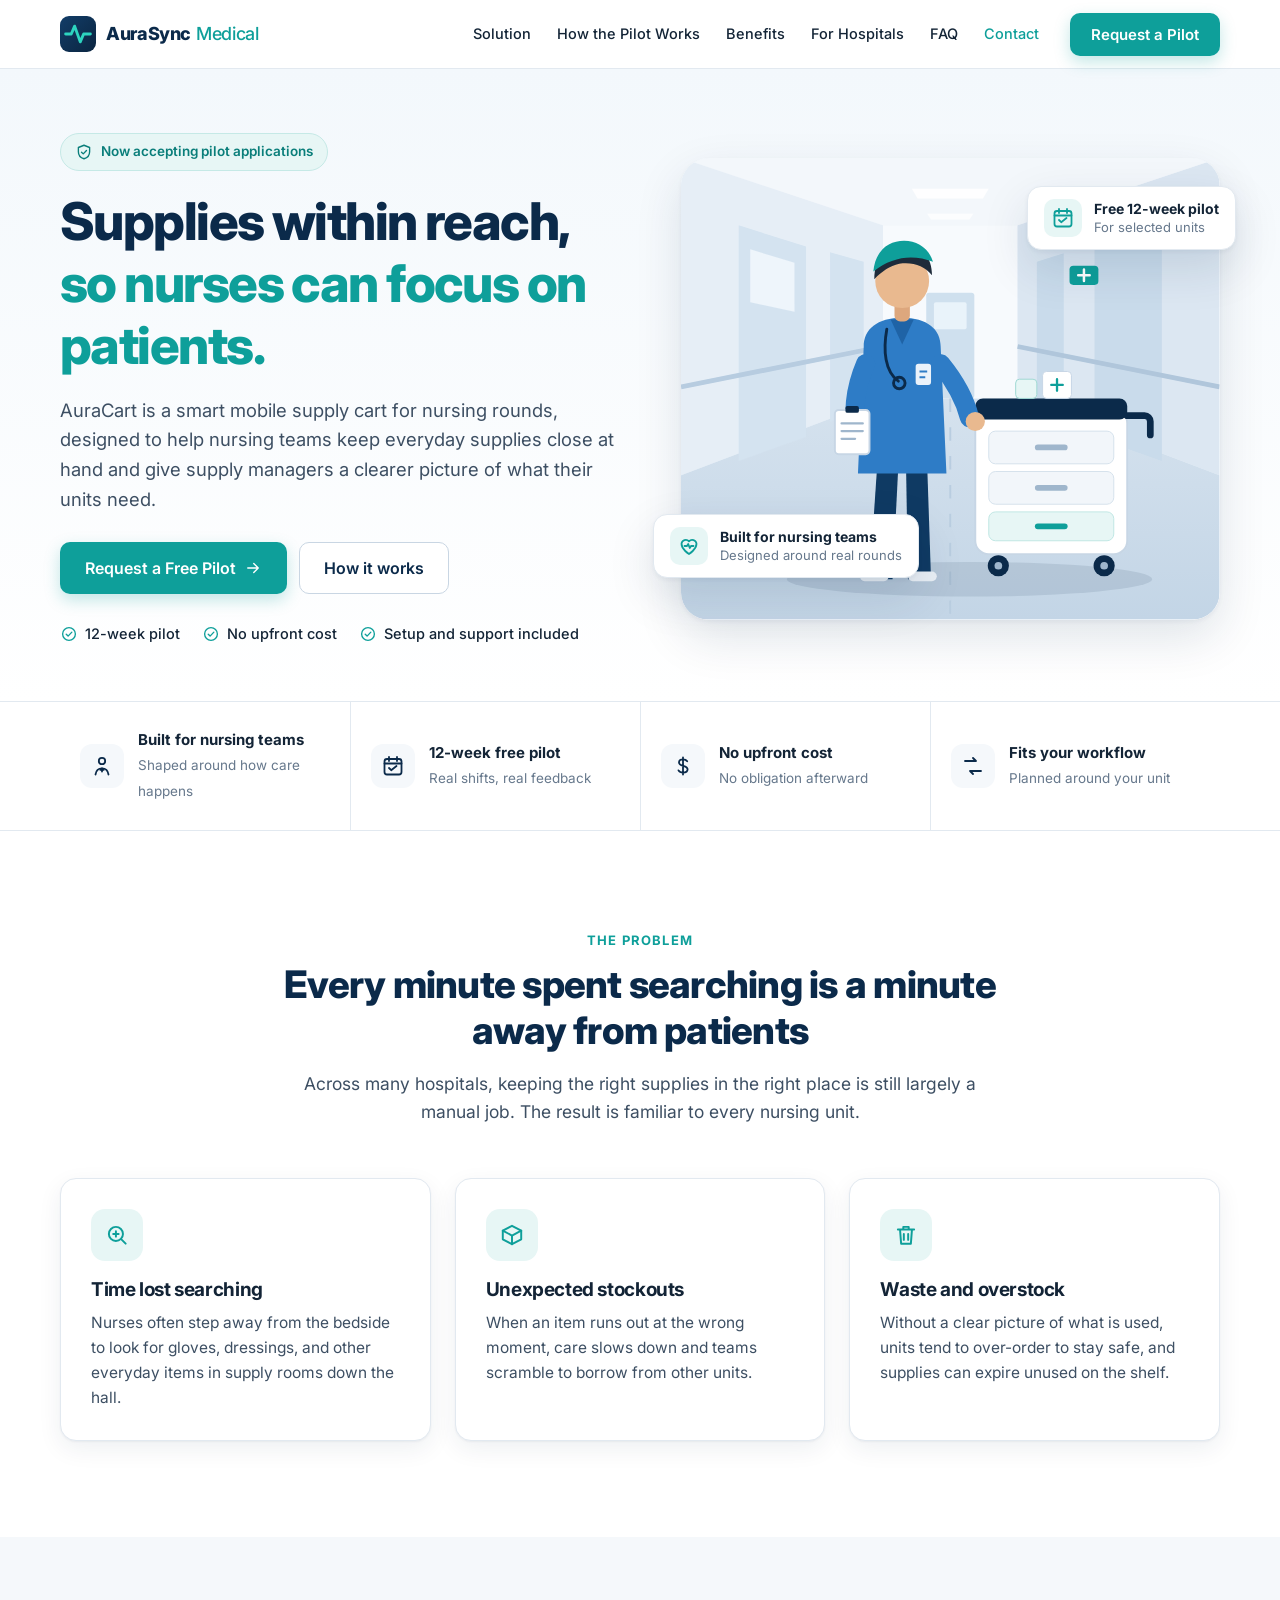
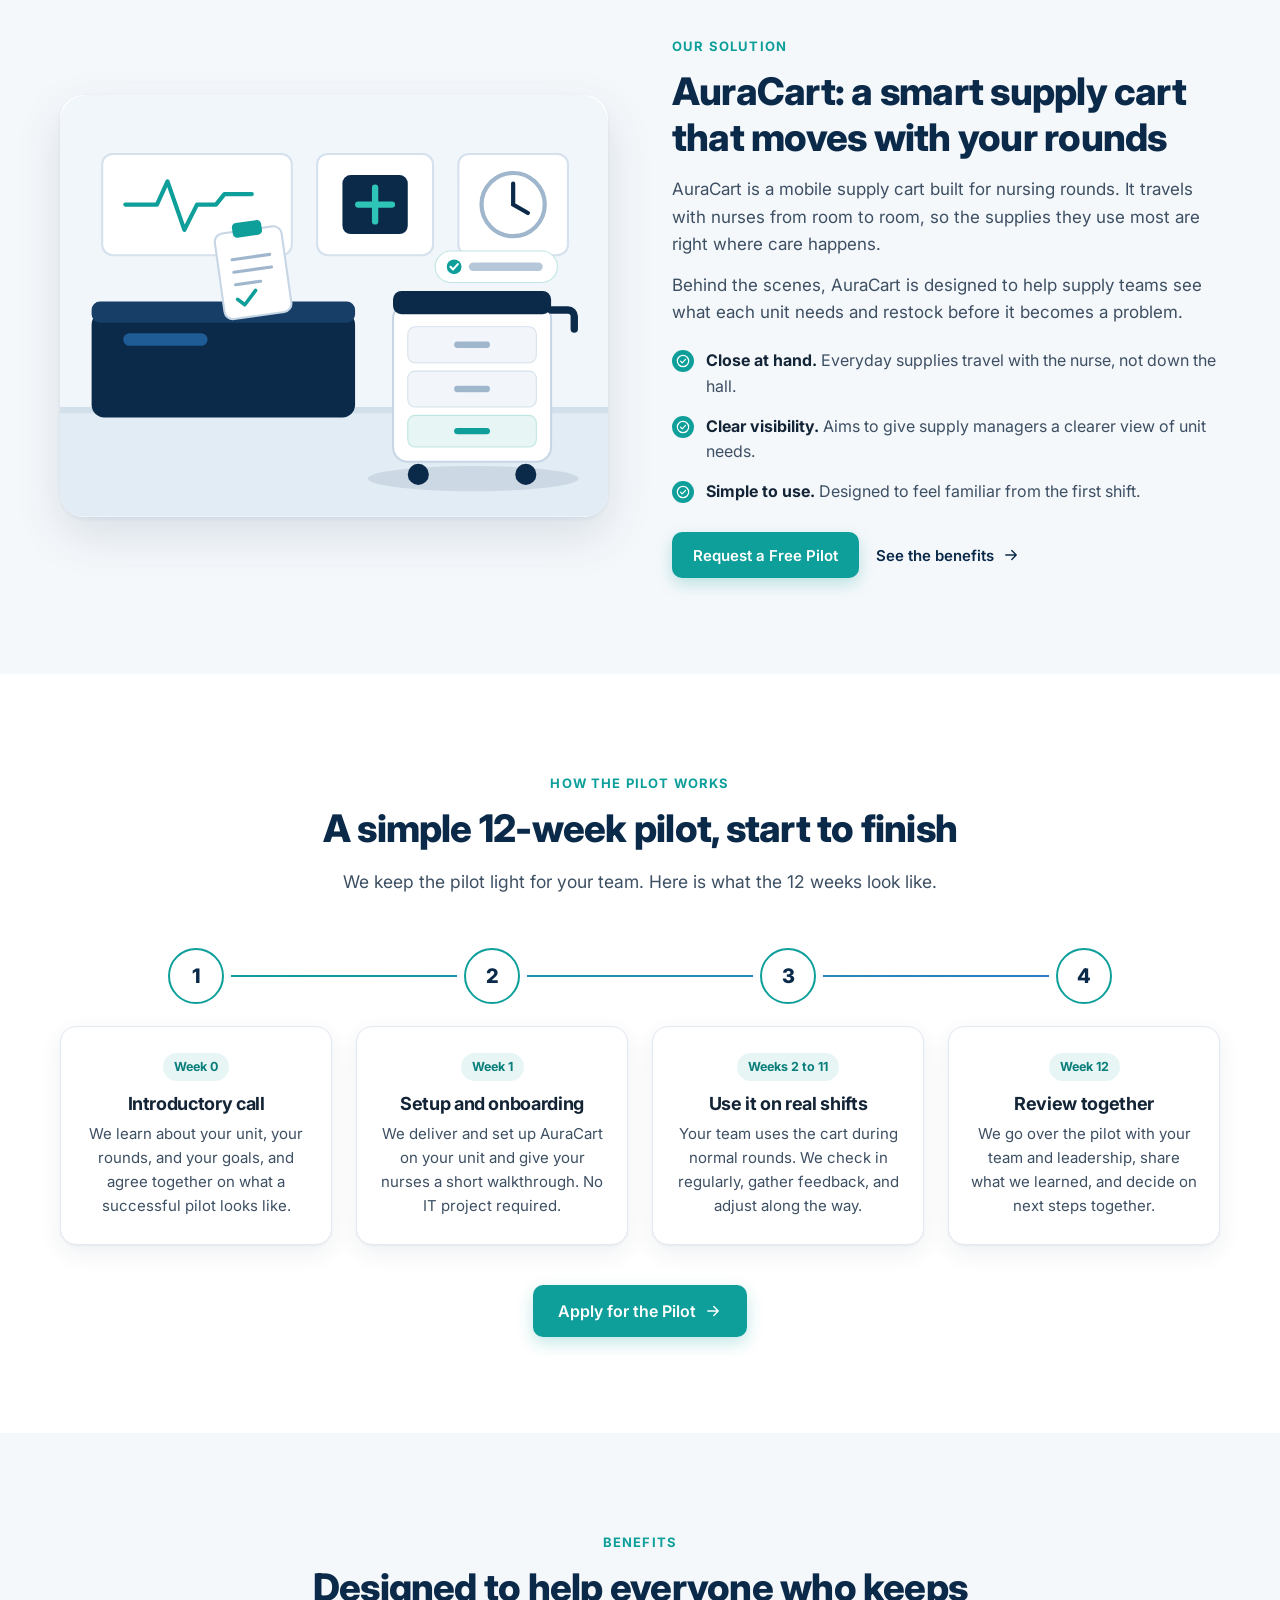
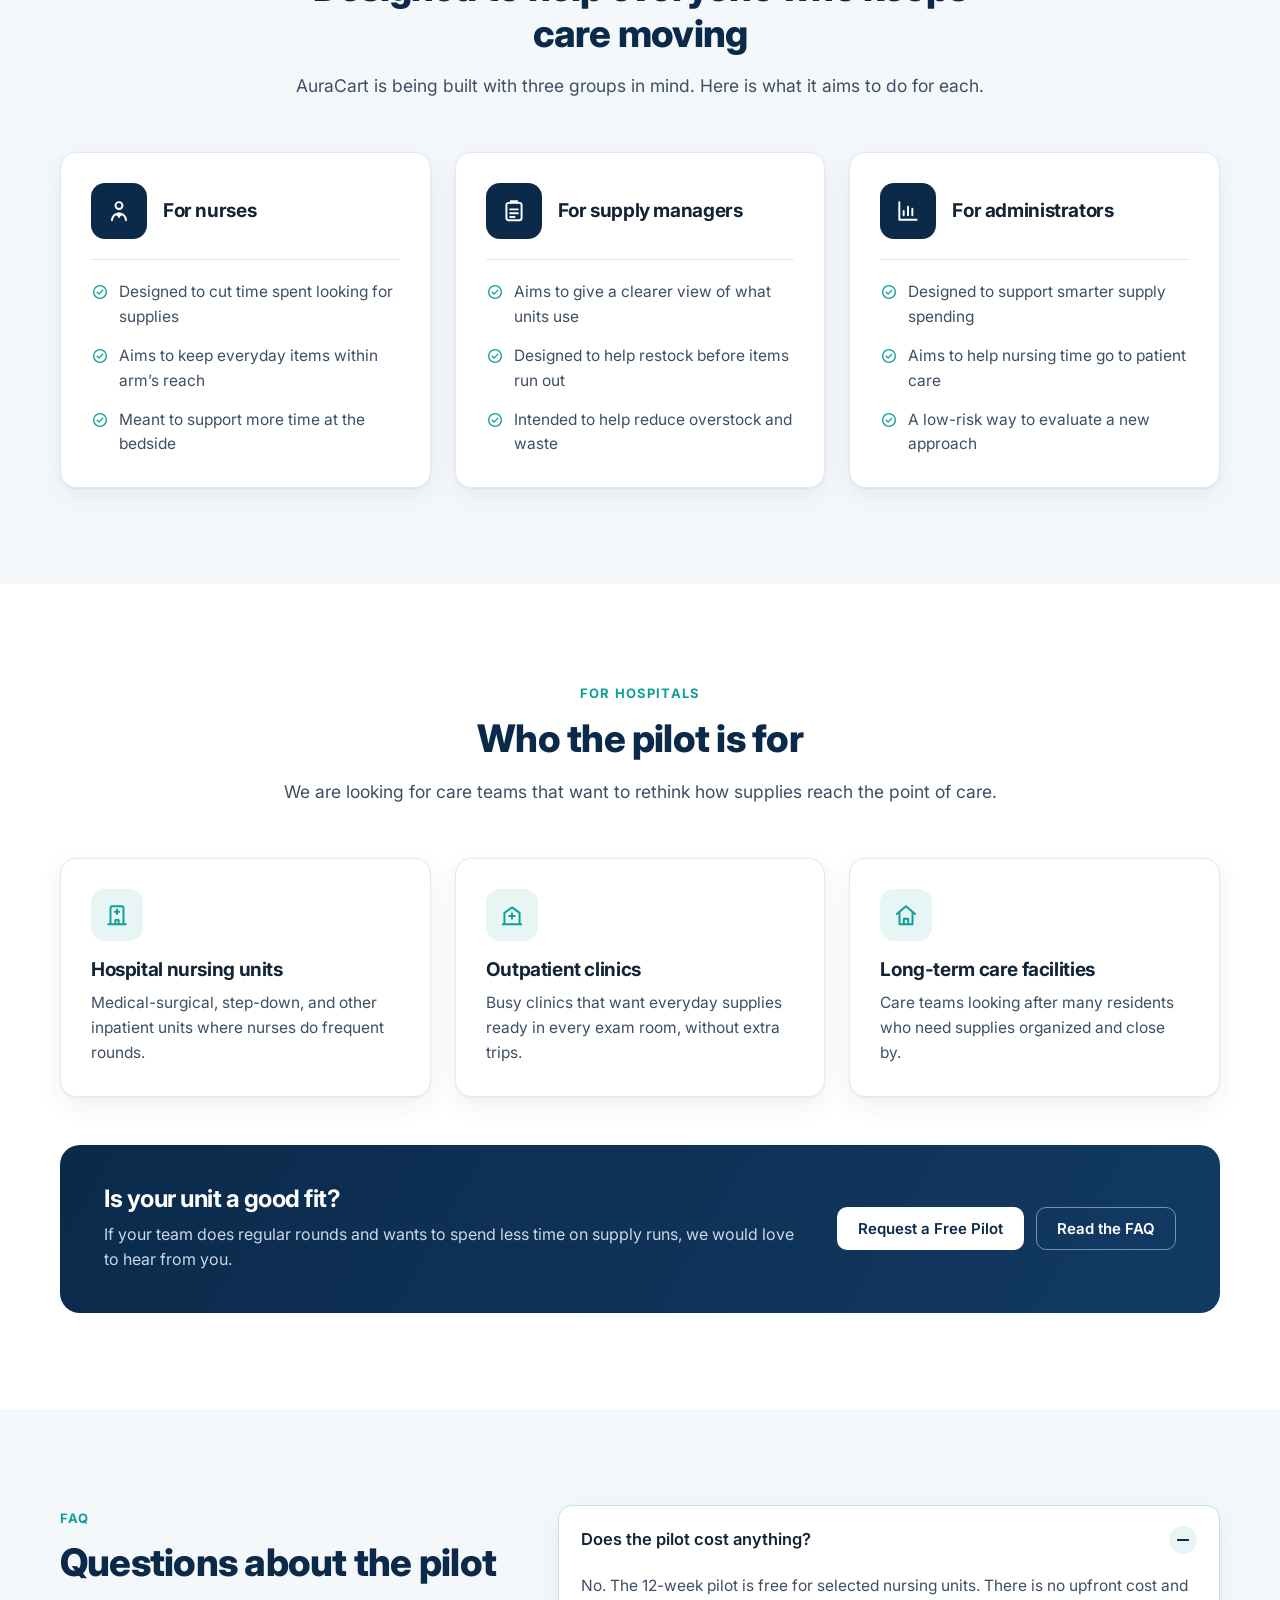
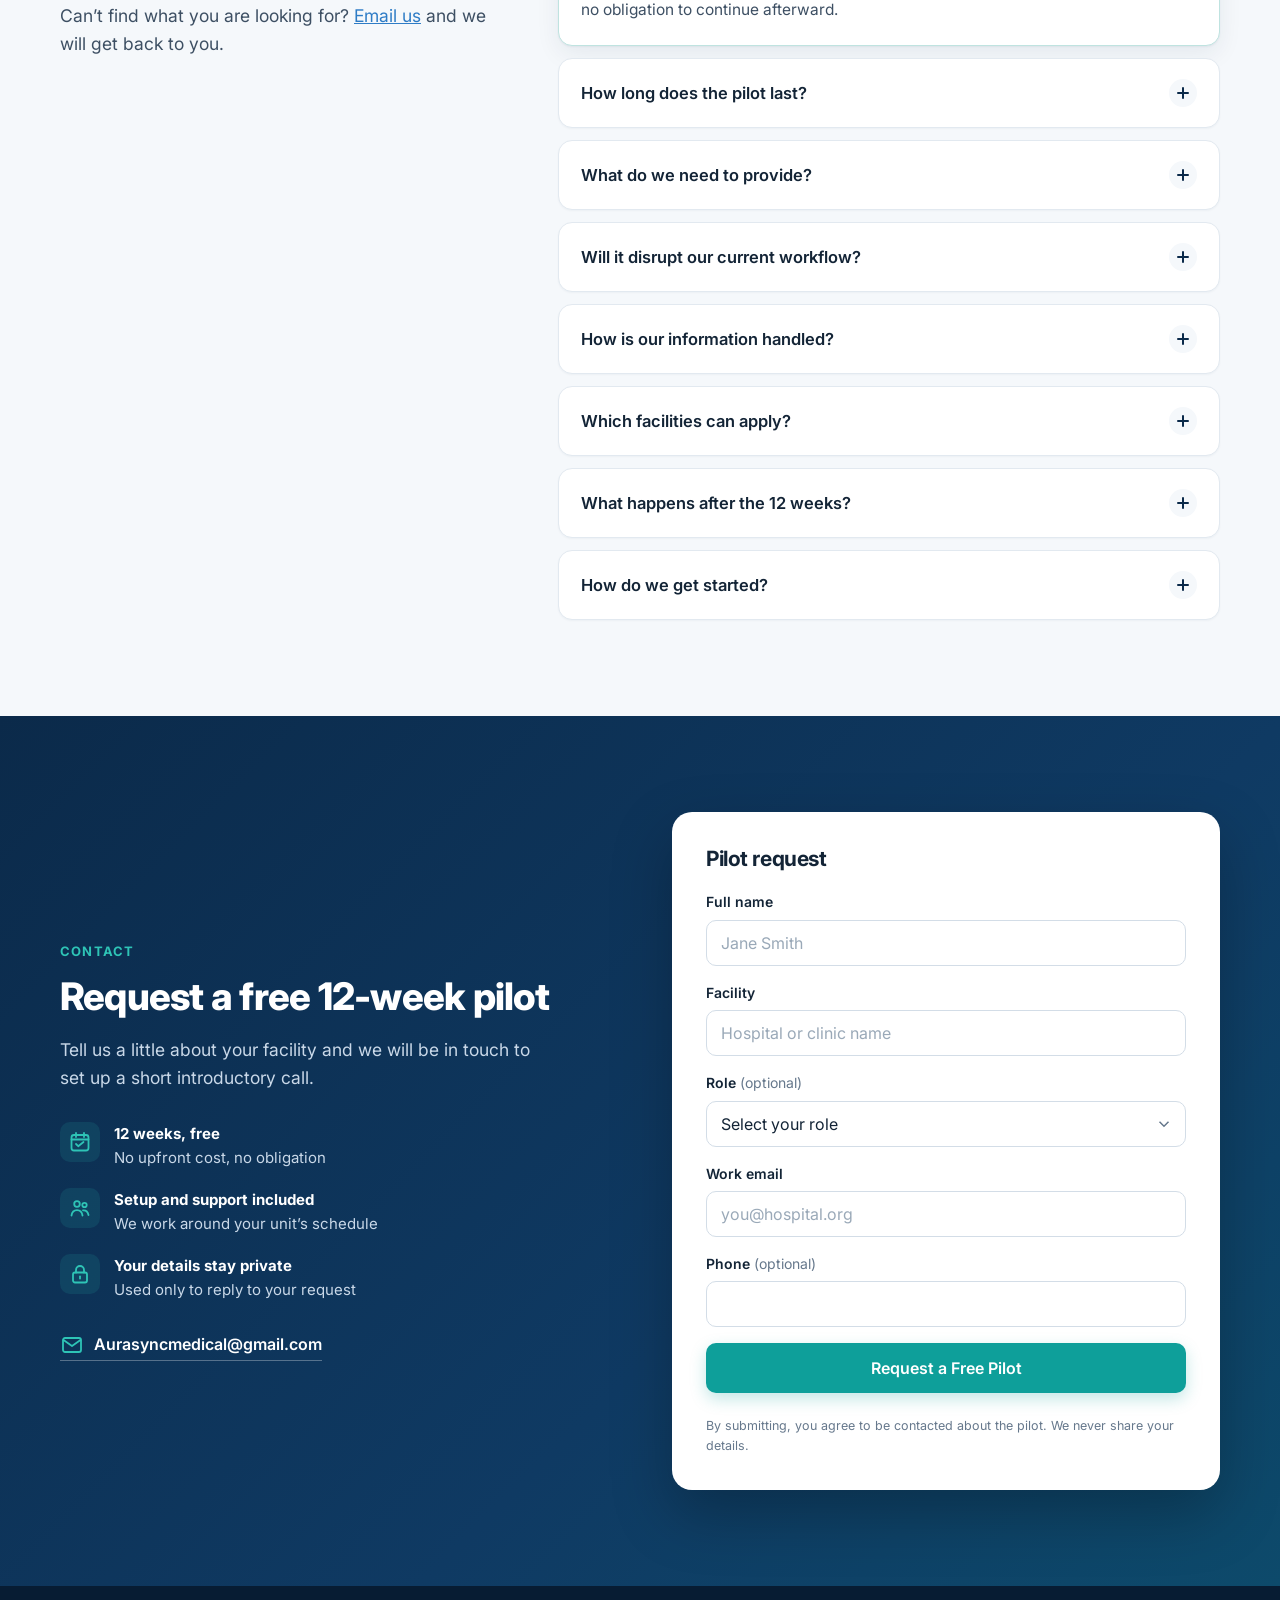
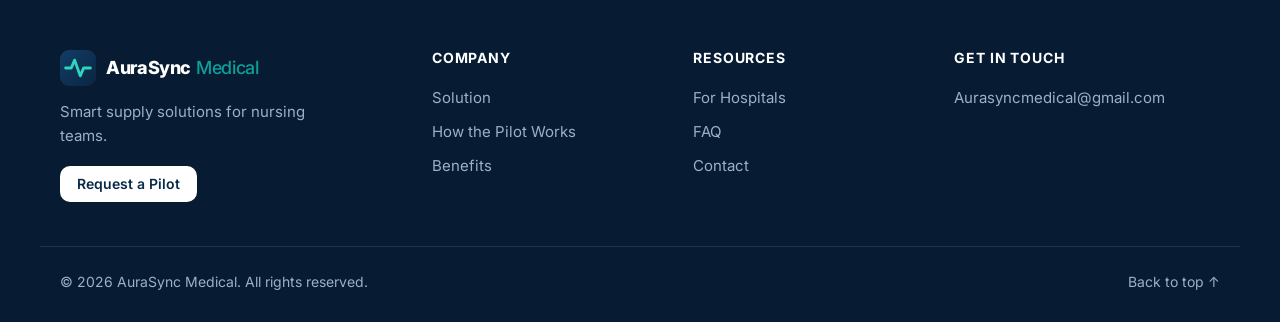
==== commit 527dbe89: "Logo: back to heartbeat mark" ====
--- a/index.html
+++ b/index.html
@@ -27,7 +27,7 @@
 <a class="skip" href="#main">Skip to content</a>
 <header class="nav" id="nav">
  <div class="wrap nav-row">
-  <a href="#top" class="logo" aria-label="AuraSync Medical home"><svg class="logo-mark" viewBox="0 0 40 40" aria-hidden="true" focusable="false"><rect width="40" height="40" rx="10" fill="#0B2A4A"/><path d="M8 12h3.2l1.6 3.2" fill="none" stroke="#fff" stroke-width="2.4" stroke-linecap="round" stroke-linejoin="round"/><rect x="12.4" y="15" width="19.6" height="13.2" rx="2.6" fill="none" stroke="#fff" stroke-width="2.4"/><circle cx="16.4" cy="32.2" r="2.1" fill="#fff"/><circle cx="28" cy="32.2" r="2.1" fill="#fff"/><path d="M22.2 17.9v7.4M18.5 21.6h7.4" stroke="#2EC4B6" stroke-width="2.8" stroke-linecap="round"/></svg><span class="logo-txt">AuraSync<b>Medical</b></span></a>
+  <a href="#top" class="logo" aria-label="AuraSync Medical home"><svg class="logo-mark" viewBox="0 0 40 40" aria-hidden="true" focusable="false"><defs><linearGradient id="lgH1" x1="0" y1="0" x2="1" y2="1"><stop offset="0" stop-color="#123d68"/><stop offset="1" stop-color="#0b2540"/></linearGradient></defs><rect width="40" height="40" rx="10" fill="url(#lgH1)"/><path d="M6.25 20h6.25l3.75-8.75 6.25 17.5 3.75-8.75h7.5" stroke="#2dd4bf" stroke-width="3.2" fill="none" stroke-linecap="round" stroke-linejoin="round"/></svg><span class="logo-txt">AuraSync<b>Medical</b></span></a>
   <nav class="nav-links" id="nav-links" aria-label="Main">
     <a href="#solution">Solution</a>
     <a href="#how">How the Pilot Works</a>
@@ -360,7 +360,7 @@
 <footer class="footer">
  <div class="wrap foot-grid">
   <div class="foot-brand">
-   <a href="#top" class="logo logo-light" aria-label="AuraSync Medical home"><svg class="logo-mark" viewBox="0 0 40 40" aria-hidden="true" focusable="false"><rect width="40" height="40" rx="10" fill="#0B2A4A"/><path d="M8 12h3.2l1.6 3.2" fill="none" stroke="#fff" stroke-width="2.4" stroke-linecap="round" stroke-linejoin="round"/><rect x="12.4" y="15" width="19.6" height="13.2" rx="2.6" fill="none" stroke="#fff" stroke-width="2.4"/><circle cx="16.4" cy="32.2" r="2.1" fill="#fff"/><circle cx="28" cy="32.2" r="2.1" fill="#fff"/><path d="M22.2 17.9v7.4M18.5 21.6h7.4" stroke="#2EC4B6" stroke-width="2.8" stroke-linecap="round"/></svg><span class="logo-txt">AuraSync<b>Medical</b></span></a>
+   <a href="#top" class="logo logo-light" aria-label="AuraSync Medical home"><svg class="logo-mark" viewBox="0 0 40 40" aria-hidden="true" focusable="false"><defs><linearGradient id="lgH2" x1="0" y1="0" x2="1" y2="1"><stop offset="0" stop-color="#123d68"/><stop offset="1" stop-color="#0b2540"/></linearGradient></defs><rect width="40" height="40" rx="10" fill="url(#lgH2)"/><path d="M6.25 20h6.25l3.75-8.75 6.25 17.5 3.75-8.75h7.5" stroke="#2dd4bf" stroke-width="3.2" fill="none" stroke-linecap="round" stroke-linejoin="round"/></svg><span class="logo-txt">AuraSync<b>Medical</b></span></a>
    <p>Smart supply solutions for nursing teams.</p>
    <a class="btn btn-w btn-sm" href="#contact">Request a Pilot</a>
   </div>
@@ -370,6 +370,6 @@
  </div>
  <div class="wrap foot-bottom"><span>&copy; 2026 AuraSync Medical. All rights reserved.</span><a href="#top">Back to top &uarr;</a></div>
 </footer>
-<script src="script.js" defer></script>
+<script src="script.js?v=5" defer></script>
 </body>
 </html>
